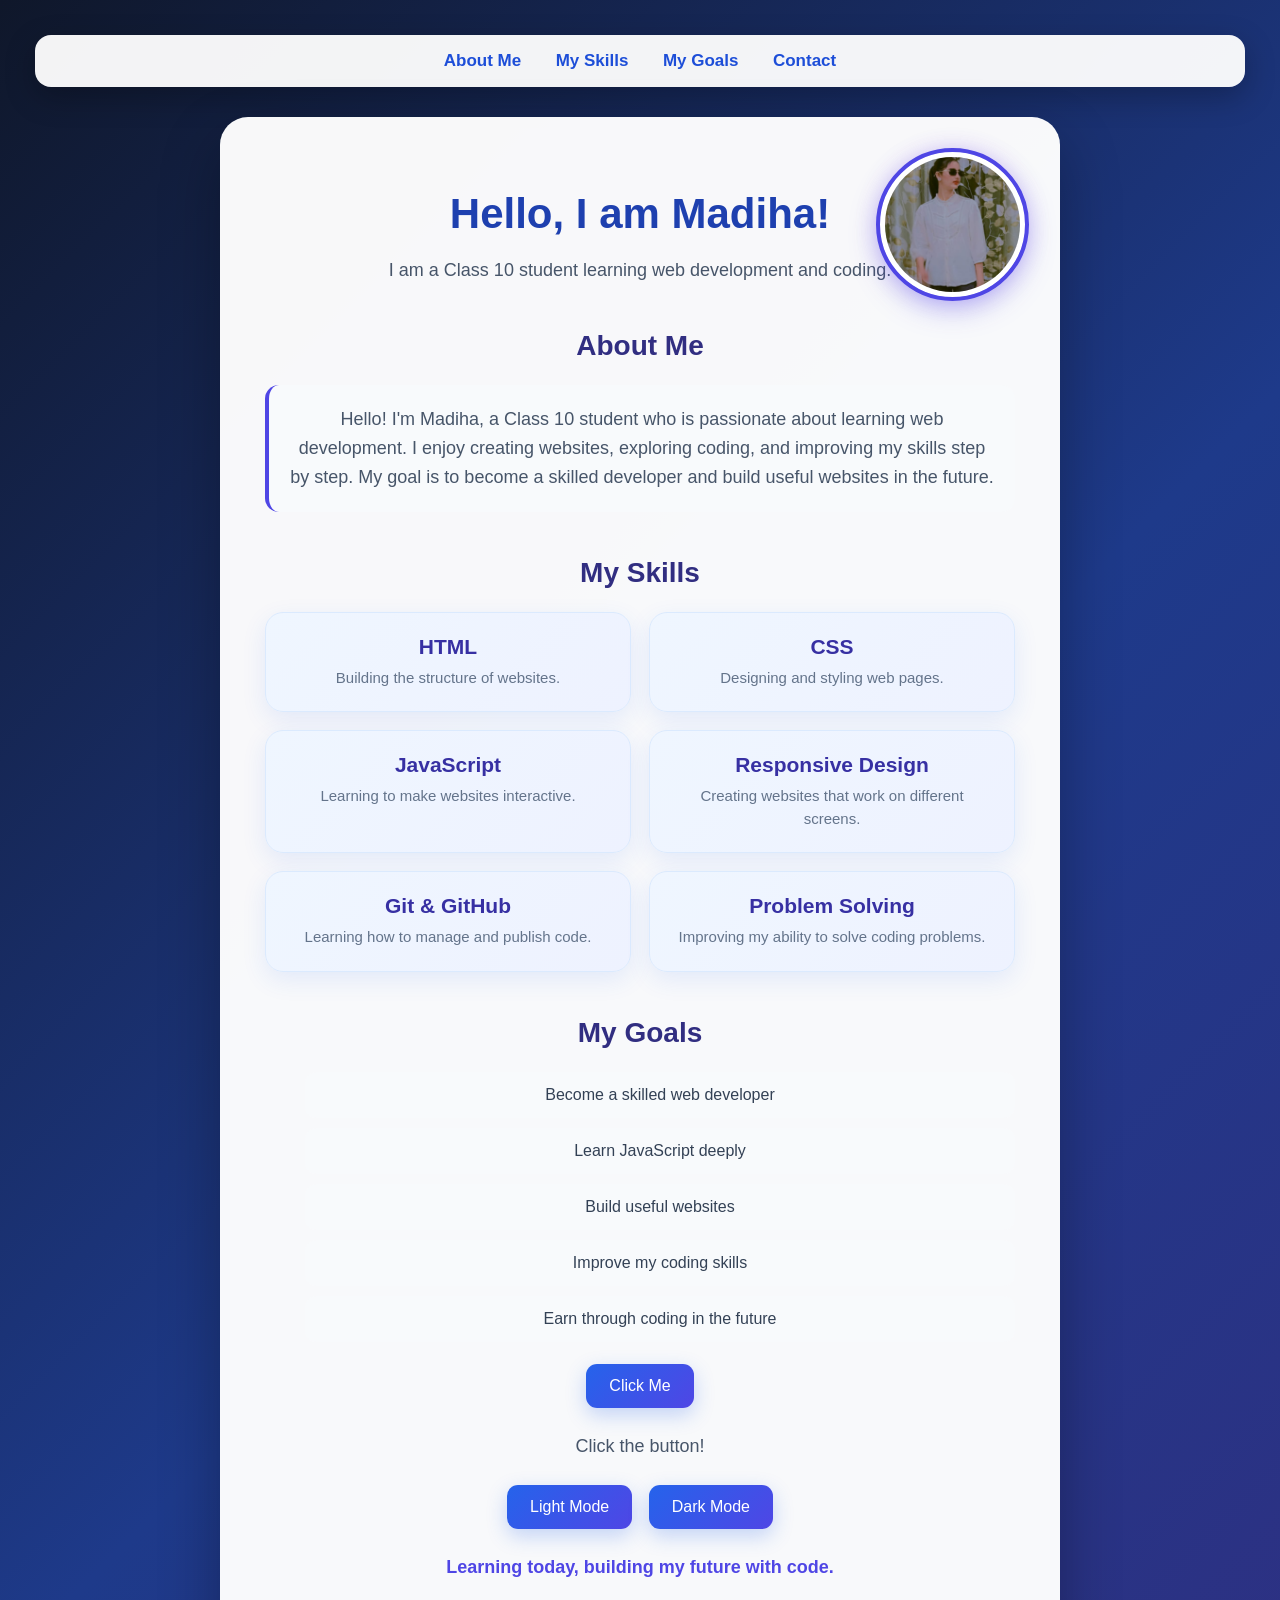
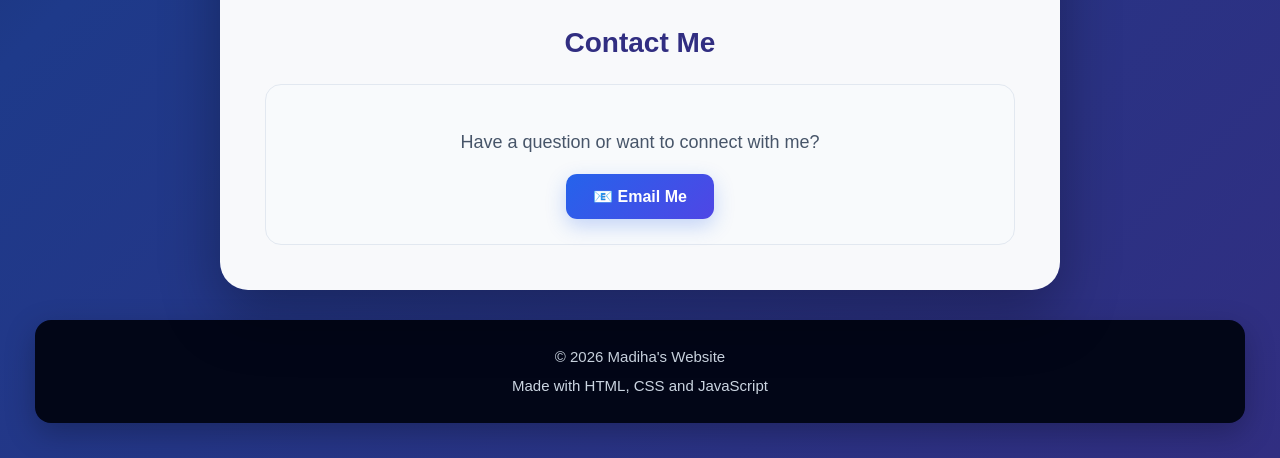
==== index.html @ 93d66acb "Add files via upload" ====
<!DOCTYPE html>
<html>

<head>
    <title>Madiha's Website</title>
    <link rel="stylesheet" href="style.css">
</head>

<body>

    <!-- ===== NAVIGATION ===== -->

    <nav>
        <a href="#about">About Me</a>
        <a href="#skills">My Skills</a>
        <a href="#goals">My Goals</a>
        <a href="#contact">Contact</a>
    </nav>


    <!-- ===== MAIN CARD ===== -->

    <div class="card">

        <h1>Hello, I am Madiha!</h1>

        <p>
            I am a Class 10 student learning web development and coding.
        </p>


        <!-- ===== ABOUT ME ===== -->

        <h2 id="about">About Me</h2>

        <p>
            Hello! I'm Madiha, a Class 10 student who is passionate about
            learning web development. I enjoy creating websites, exploring
            coding, and improving my skills step by step. My goal is to become
            a skilled developer and build useful websites in the future.
        </p>


        <!-- ===== MY SKILLS ===== -->

        <h2 id="skills">My Skills</h2>

        <div class="skills-container">

            <div class="skill-card">
                <h3>HTML</h3>
                <p>Building the structure of websites.</p>
            </div>

            <div class="skill-card">
                <h3>CSS</h3>
                <p>Designing and styling web pages.</p>
            </div>

            <div class="skill-card">
                <h3>JavaScript</h3>
                <p>Learning to make websites interactive.</p>
            </div>

            <div class="skill-card">
                <h3>Responsive Design</h3>
                <p>Creating websites that work on different screens.</p>
            </div>

            <div class="skill-card">
                <h3>Git & GitHub</h3>
                <p>Learning how to manage and publish code.</p>
            </div>

            <div class="skill-card">
                <h3>Problem Solving</h3>
                <p>Improving my ability to solve coding problems.</p>
            </div>

        </div>


        <!-- ===== MY GOALS ===== -->

        <h2 id="goals">My Goals</h2>

        <ul class="goals">
            <li>Become a skilled web developer</li>
            <li>Learn JavaScript deeply</li>
            <li>Build useful websites</li>
            <li>Improve my coding skills</li>
            <li>Earn through coding in the future</li>
        </ul>


        <!-- ===== BUTTONS ===== -->

        <button onclick="document.getElementById('message').innerHTML='Thanks for visiting my website!'">
            Click Me
        </button>

        <p id="message">Click the button!</p>

        <button onclick="document.body.style.backgroundColor='lightblue'">
            Light Mode
        </button>

        <button onclick="document.body.classList.toggle('dark-mode')">
            Dark Mode
        </button>


        <!-- ===== PROFILE PHOTO ===== -->

        <img src="photo.jpg.png" alt="My Photo">

        <p class="profile-text">
            Learning today, building my future with code.
        </p>


        <!-- ===== CONTACT ===== -->

        <h2 id="contact">Contact Me</h2>

        <div class="contact-box">

            <p>
                Have a question or want to connect with me?
            </p>

            <a href="mailto:example@gmail.com" class="contact-button">
                📧 Email Me
            </a>

        </div>

    </div>


    <!-- ===== FOOTER ===== -->

    <footer>

        <p>© 2026 Madiha's Website</p>

        <p>
            Made with HTML, CSS and JavaScript
        </p>

    </footer>

</body>

</html>
---- style.css ----
/* ===== MAIN PAGE ===== */

body {
    background: linear-gradient(135deg, #0f172a, #1e3a8a, #312e81);
    color: #e2e8f0;
    text-align: center;
    font-family: Arial, sans-serif;
    margin: 0;
    padding: 35px;
    min-height: 100vh;
    transition: 0.4s;
}


/* ===== NAVIGATION ===== */

nav {
    background: rgba(255, 255, 255, 0.95);
    padding: 16px;
    border-radius: 16px;
    margin-bottom: 30px;
    box-shadow: 0 10px 30px rgba(0, 0, 0, 0.25);
}

nav a {
    color: #1d4ed8;
    text-decoration: none;
    margin: 0 15px;
    font-size: 17px;
    font-weight: bold;
    transition: 0.3s;
}

nav a:hover {
    color: #7c3aed;
}


/* ===== MAIN CARD ===== */

.card {
    position: relative;
    background: rgba(255, 255, 255, 0.97);
    color: #1e293b;
    padding: 45px;
    border-radius: 28px;
    box-shadow: 0 25px 60px rgba(0, 0, 0, 0.3);
    max-width: 750px;
    margin: auto;
    animation: fadeIn 0.8s ease-in-out;
}


/* ===== HEADINGS ===== */

h1 {
    color: #1e40af;
    font-size: 42px;
    margin-bottom: 15px;
}

h2 {
    color: #312e81;
    margin-top: 45px;
    font-size: 28px;
}


/* ===== TEXT ===== */

p {
    font-size: 18px;
    line-height: 1.6;
    color: #475569;
}


/* ===== PROFILE PHOTO ===== */

.card img {
    position: absolute;
    top: 35px;
    right: 35px;

    width: 135px;
    height: 135px;

    object-fit: cover;
    border-radius: 50%;

    border: 5px solid white;
    outline: 4px solid #4f46e5;

    box-shadow:
        0 10px 30px rgba(79, 70, 229, 0.4),
        0 0 25px rgba(124, 58, 237, 0.25);

    margin: 0;
    transition: 0.4s;
}

.card img:hover {
    transform: scale(1.07);

    box-shadow:
        0 15px 35px rgba(79, 70, 229, 0.5),
        0 0 35px rgba(124, 58, 237, 0.35);
}


/* ===== SKILLS ===== */

.skills-container {
    display: grid;
    grid-template-columns: repeat(2, 1fr);
    gap: 18px;
    margin-top: 20px;
}

.skill-card {
    background: linear-gradient(135deg, #eff6ff, #eef2ff);
    padding: 22px;
    border-radius: 18px;
    border: 1px solid #dbeafe;
    box-shadow: 0 8px 25px rgba(37, 99, 235, 0.10);
    transition: 0.35s;
}

.skill-card:hover {
    transform: translateY(-7px);
    box-shadow: 0 15px 30px rgba(79, 70, 229, 0.20);
    border-color: #818cf8;
}

.skill-card h3 {
    color: #3730a3;
    font-size: 21px;
    margin: 0 0 8px;
}

.skill-card p {
    color: #64748b;
    font-size: 15px;
    margin: 0;
    line-height: 1.5;
}


/* ===== ABOUT TEXT ===== */

#about + p {
    background: #f8fafc;
    padding: 20px;
    border-radius: 14px;
    border-left: 4px solid #4f46e5;
}


/* ===== PROFILE TEXT ===== */

.profile-text {
    font-weight: bold;
    color: #4f46e5;
    font-size: 18px;
    margin-top: 18px;
}


/* ===== GOALS ===== */

.goals li {
    display: block;
    background: #f8fafc;
    color: #334155;
    padding: 14px;
    margin: 10px 0;
    border-radius: 12px;
    transition: 0.3s;
}

.goals li:hover {
    background: #eef2ff;
    color: #4338ca;
    transform: translateX(5px);
}


/* ===== BUTTONS ===== */

button {
    background: linear-gradient(135deg, #2563eb, #4f46e5);
    color: white;
    padding: 13px 23px;
    border: none;
    border-radius: 11px;
    font-size: 16px;
    margin: 6px;
    cursor: pointer;
    transition: 0.3s;
    box-shadow: 0 7px 20px rgba(37, 99, 235, 0.25);
}

button:hover {
    background: linear-gradient(135deg, #4f46e5, #7c3aed);
    transform: translateY(-3px);
}


/* ===== CONTACT ===== */

.contact-box {
    margin-top: 25px;
    padding: 25px;
    background: #f8fafc;
    border-radius: 16px;
    border: 1px solid #e2e8f0;
}

.contact-button {
    display: inline-block;
    background: linear-gradient(135deg, #2563eb, #4f46e5);
    color: white;
    padding: 13px 27px;
    border-radius: 11px;
    text-decoration: none;
    font-weight: bold;
    transition: 0.3s;
    box-shadow: 0 7px 20px rgba(37, 99, 235, 0.25);
}

.contact-button:hover {
    background: linear-gradient(135deg, #4f46e5, #7c3aed);
    transform: translateY(-3px);
}


/* ===== FOOTER ===== */

footer {
    margin-top: 30px;
    padding: 20px;
    background: #020617;
    color: white;
    border-radius: 16px;
    box-shadow: 0 10px 30px rgba(0, 0, 0, 0.25);
}

footer p {
    color: #cbd5e1;
    font-size: 15px;
    margin: 5px;
}


/* ===== ANIMATION ===== */

@keyframes fadeIn {
    from {
        opacity: 0;
        transform: translateY(20px);
    }

    to {
        opacity: 1;
        transform: translateY(0);
    }
}


/* ===== DARK MODE ===== */

.dark-mode {
    background: linear-gradient(135deg, #020617, #0f172a, #172554);
    color: #e2e8f0;
}

.dark-mode nav {
    background: #1e293b;
}

.dark-mode nav a {
    color: #93c5fd;
}

.dark-mode .card {
    background: #1e293b;
    color: #e2e8f0;
}

.dark-mode h1,
.dark-mode h2 {
    color: #93c5fd;
}

.dark-mode p {
    color: #cbd5e1;
}

.dark-mode #about + p,
.dark-mode .contact-box {
    background: #334155;
    border-color: #475569;
}

.dark-mode .skill-card {
    background: #334155;
    border-color: #475569;
}

.dark-mode .skill-card h3 {
    color: #bfdbfe;
}

.dark-mode .skill-card p {
    color: #cbd5e1;
}

.dark-mode .goals li {
    background: #334155;
    color: #e2e8f0;
}

.dark-mode .goals li:hover {
    background: #475569;
    color: #bfdbfe;
}

.dark-mode .profile-text {
    color: #93c5fd;
}

.dark-mode footer {
    background: #020617;
}


/* ===== MOBILE ===== */

@media (max-width: 600px) {

    body {
        padding: 15px;
    }

    .card {
        padding: 25px 20px;
    }

    h1 {
        font-size: 30px;
        padding-top: 100px;
    }

    h2 {
        font-size: 24px;
    }

    nav a {
        display: block;
        margin: 10px 0;
    }

    /* Mobile profile photo */

    .card img {
        position: absolute;
        top: 25px;
        right: 50%;
        transform: translateX(50%);

        width: 110px;
        height: 110px;
    }

    .card img:hover {
        transform: translateX(50%) scale(1.05);
    }

    /* Mobile skills */

    .skills-container {
        grid-template-columns: 1fr;
        gap: 14px;
    }

    .skill-card {
        padding: 18px;
    }

    .skill-card h3 {
        font-size: 19px;
    }

    .skill-card p {
        font-size: 14px;
    }

    button {
        width: 90%;
    }

    .contact-button {
        width: 80%;
    }
}
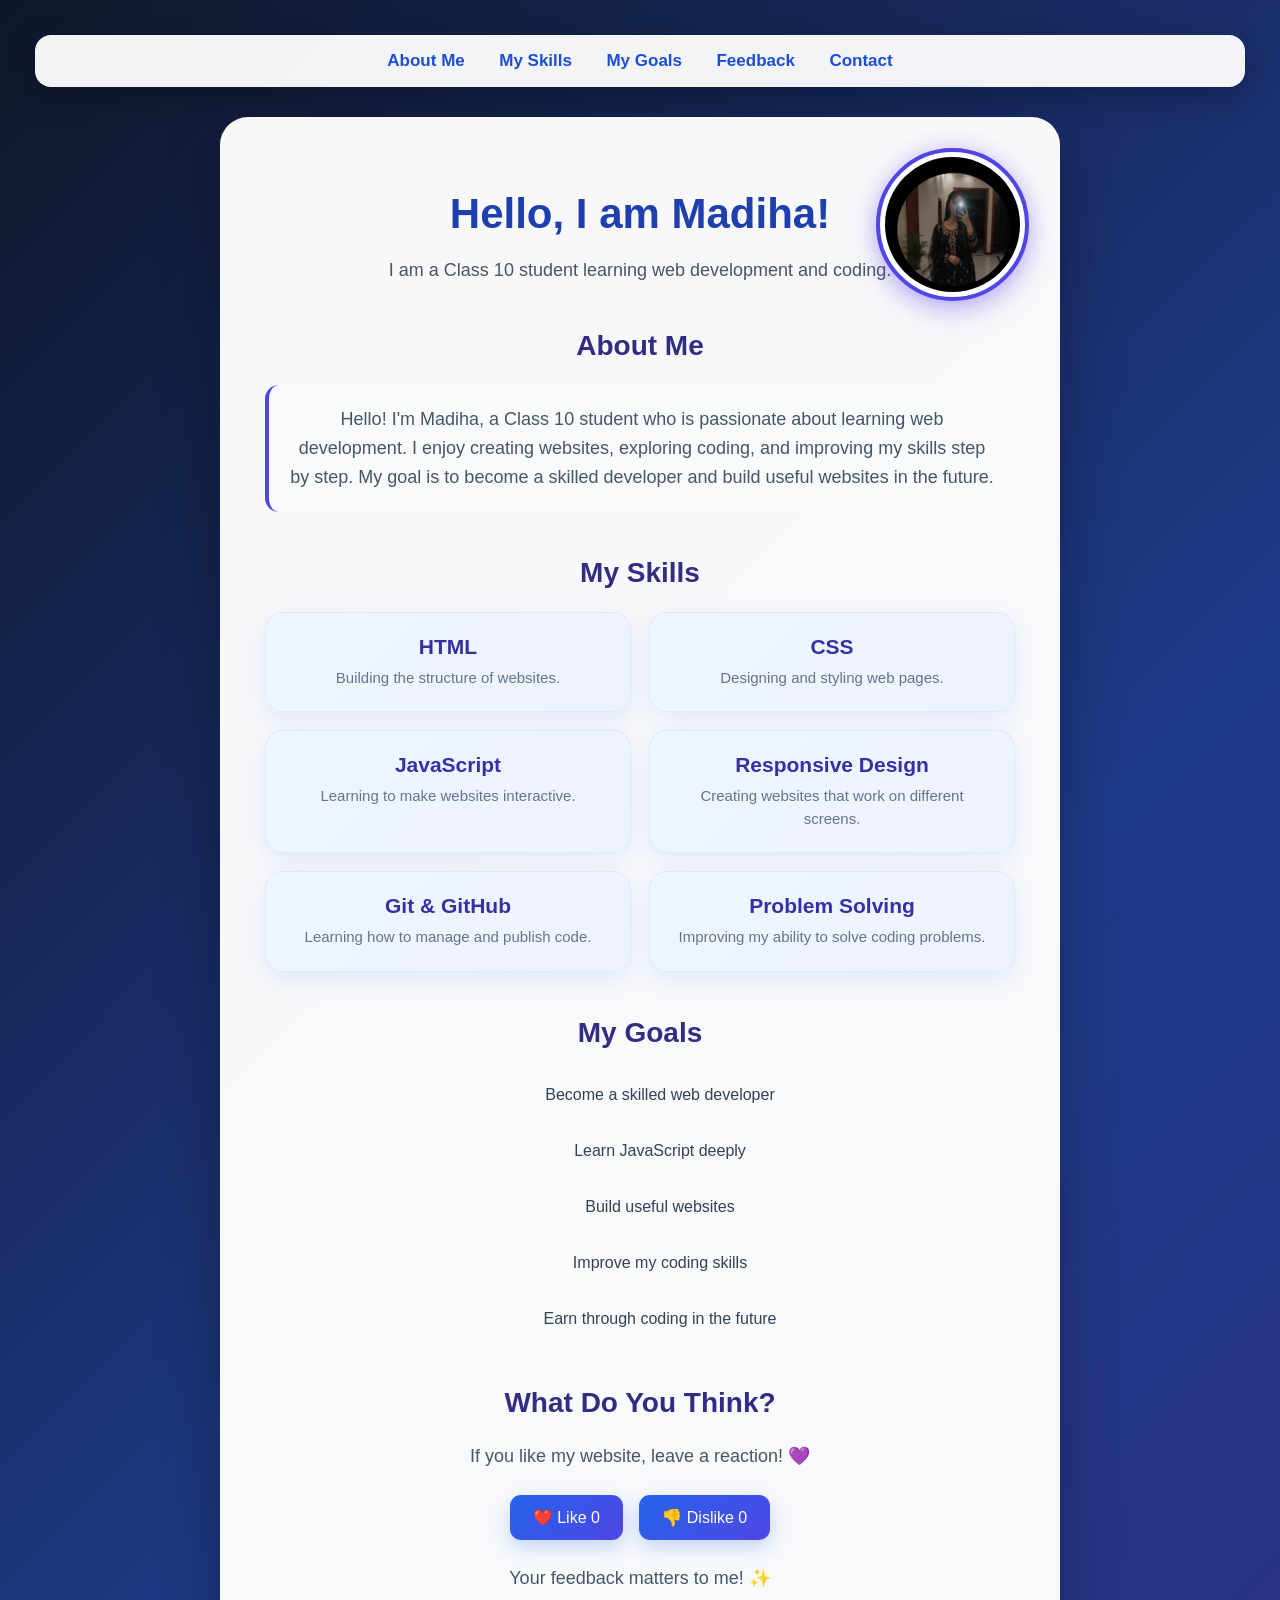
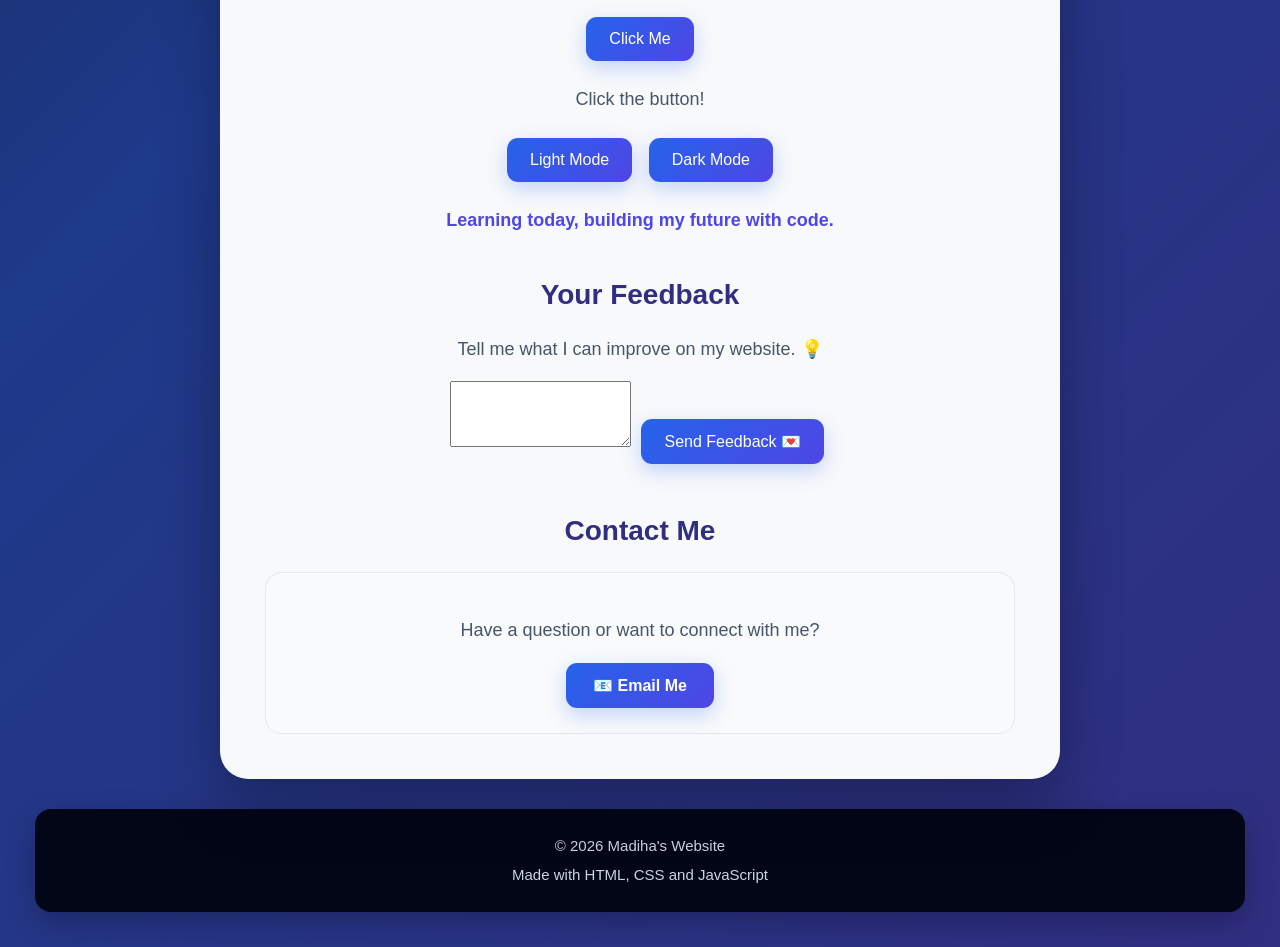
==== commit 15494ac2: "Update index.html" ====
--- a/index.html
+++ b/index.html
@@ -8,18 +8,14 @@
 
 <body>
 
-    <!-- ===== NAVIGATION ===== -->
-
     <nav>
         <a href="#about">About Me</a>
         <a href="#skills">My Skills</a>
         <a href="#goals">My Goals</a>
+        <a href="#feedback">Feedback</a>
         <a href="#contact">Contact</a>
     </nav>
 
-
-    <!-- ===== MAIN CARD ===== -->
-
     <div class="card">
 
         <h1>Hello, I am Madiha!</h1>
@@ -27,9 +23,6 @@
         <p>
             I am a Class 10 student learning web development and coding.
         </p>
-
-
-        <!-- ===== ABOUT ME ===== -->
 
         <h2 id="about">About Me</h2>
 
@@ -40,9 +33,6 @@
             a skilled developer and build useful websites in the future.
         </p>
 
-
-        <!-- ===== MY SKILLS ===== -->
-
         <h2 id="skills">My Skills</h2>
 
         <div class="skills-container">
@@ -78,9 +68,6 @@
             </div>
 
         </div>
-
-
-        <!-- ===== MY GOALS ===== -->
 
         <h2 id="goals">My Goals</h2>
 
@@ -92,10 +79,29 @@
             <li>Earn through coding in the future</li>
         </ul>
 
-
-        <!-- ===== BUTTONS ===== -->
-
-        <button onclick="document.getElementById('message').innerHTML='Thanks for visiting my website!'">
+        <h2>What Do You Think?</h2>
+
+        <p>
+            If you like my website, leave a reaction! 💜
+        </p>
+
+        <div class="reaction-box">
+
+            <button class="like-button" onclick="likeWebsite()">
+                ❤️ Like <span id="likeCount">0</span>
+            </button>
+
+            <button class="dislike-button" onclick="dislikeWebsite()">
+                👎 Dislike <span id="dislikeCount">0</span>
+            </button>
+
+        </div>
+
+        <p id="reactionMessage" class="reaction-message">
+            Your feedback matters to me! ✨
+        </p>
+
+        <button onclick="document.getElementById('message').innerHTML='Thanks for visiting my website! 💜'">
             Click Me
         </button>
 
@@ -109,17 +115,33 @@
             Dark Mode
         </button>
 
-
-        <!-- ===== PROFILE PHOTO ===== -->
-
         <img src="photo.jpg.png" alt="My Photo">
 
         <p class="profile-text">
             Learning today, building my future with code.
         </p>
 
-
-        <!-- ===== CONTACT ===== -->
+        <h2 id="feedback">Your Feedback</h2>
+
+        <div class="feedback-box">
+
+            <p>
+                Tell me what I can improve on my website. 💡
+            </p>
+
+            <textarea
+                id="feedbackText"
+                placeholder="Write your feedback here..."
+                rows="4">
+            </textarea>
+
+            <button onclick="sendFeedback()">
+                Send Feedback 💌
+            </button>
+
+            <p id="feedbackMessage"></p>
+
+        </div>
 
         <h2 id="contact">Contact Me</h2>
 
@@ -137,9 +159,6 @@
 
     </div>
 
-
-    <!-- ===== FOOTER ===== -->
-
     <footer>
 
         <p>© 2026 Madiha's Website</p>
@@ -150,6 +169,59 @@
 
     </footer>
 
+    <script>
+
+        let likes = localStorage.getItem("likes") || 0;
+        let dislikes = localStorage.getItem("dislikes") || 0;
+
+        document.getElementById("likeCount").innerText = likes;
+        document.getElementById("dislikeCount").innerText = dislikes;
+
+        function likeWebsite() {
+
+            likes++;
+
+            localStorage.setItem("likes", likes);
+
+            document.getElementById("likeCount").innerText = likes;
+
+            document.getElementById("reactionMessage").innerText =
+                "Thank you for liking my website! ❤️✨";
+        }
+
+        function dislikeWebsite() {
+
+            dislikes++;
+
+            localStorage.setItem("dislikes", dislikes);
+
+            document.getElementById("dislikeCount").innerText = dislikes;
+
+            document.getElementById("reactionMessage").innerText =
+                "Thanks for your honest feedback! 💜";
+        }
+
+        function sendFeedback() {
+
+            let feedback =
+                document.getElementById("feedbackText").value;
+
+            if (feedback.trim() === "") {
+
+                document.getElementById("feedbackMessage").innerText =
+                    "Please write some feedback first. 😊";
+
+            } else {
+
+                document.getElementById("feedbackMessage").innerText =
+                    "Thank you for your feedback! 💜";
+
+                document.getElementById("feedbackText").value = "";
+            }
+        }
+
+    </script>
+
 </body>
 
-</html>+</html>
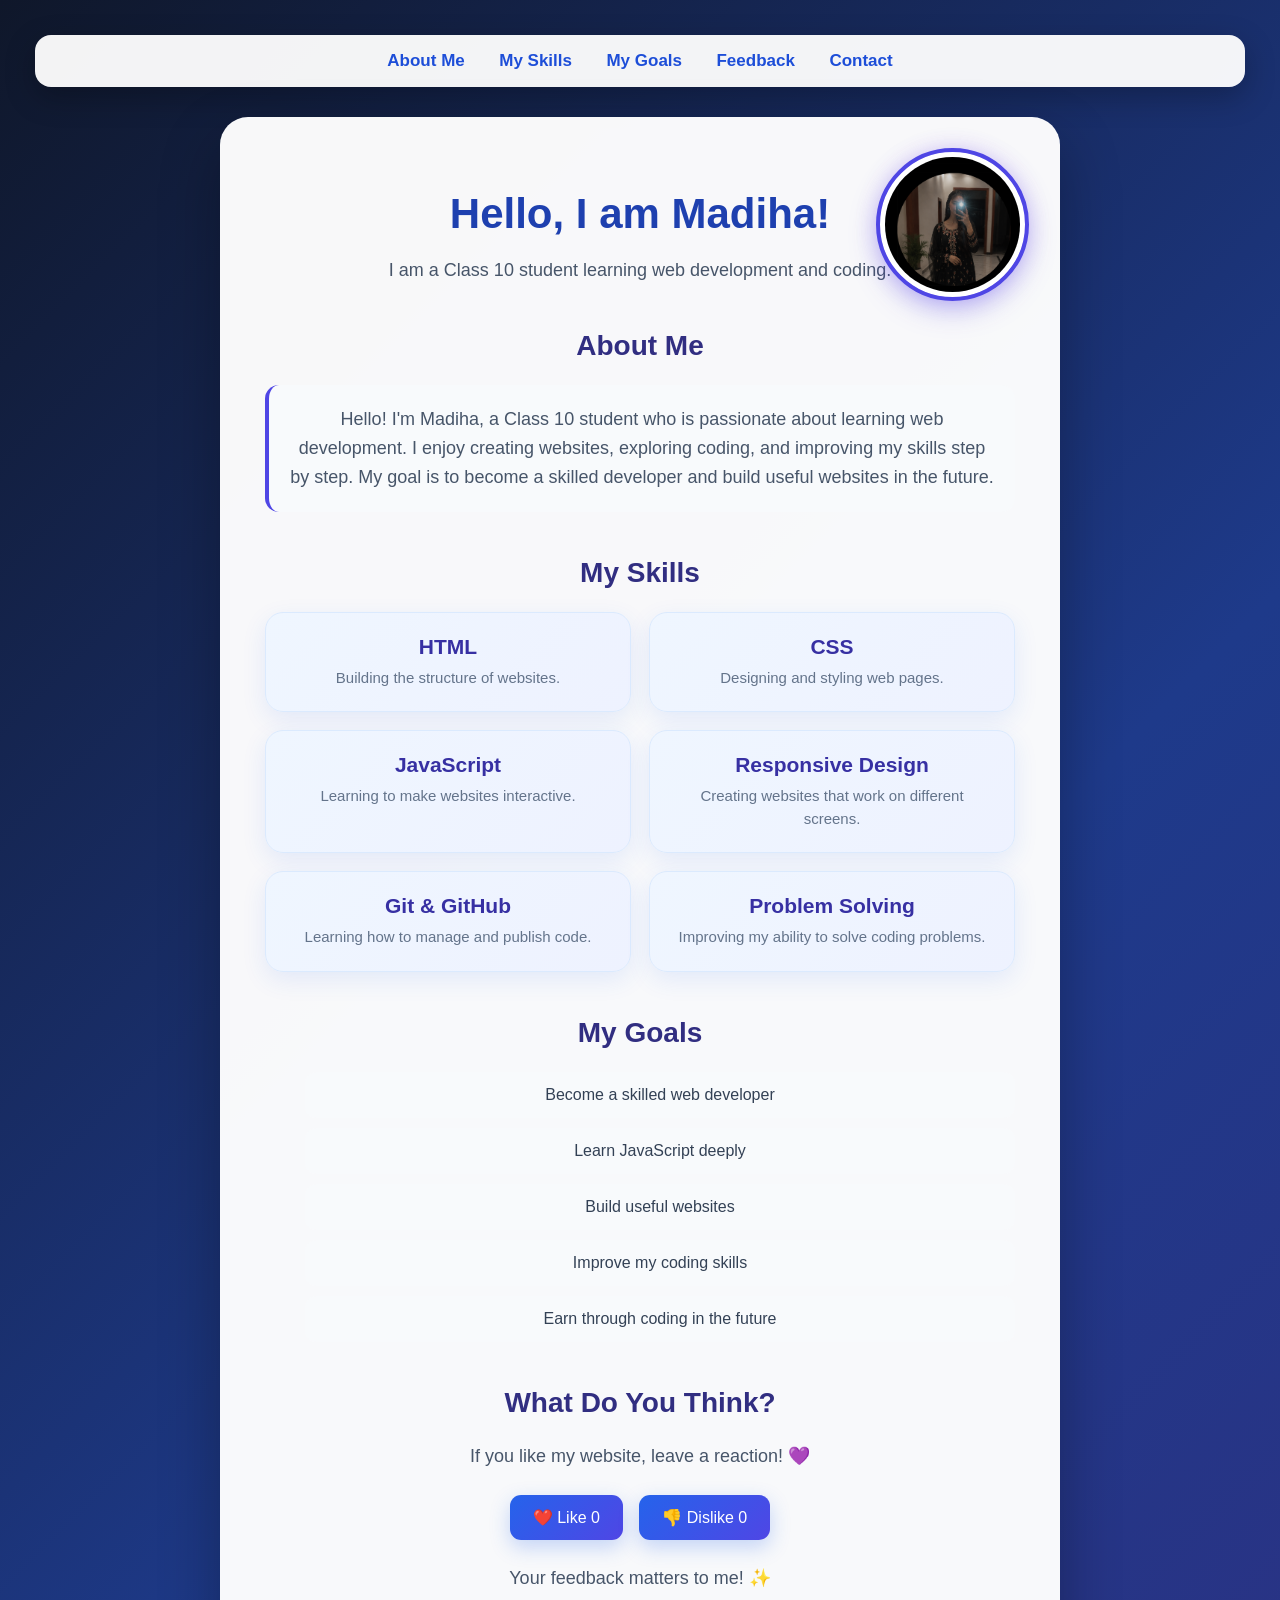
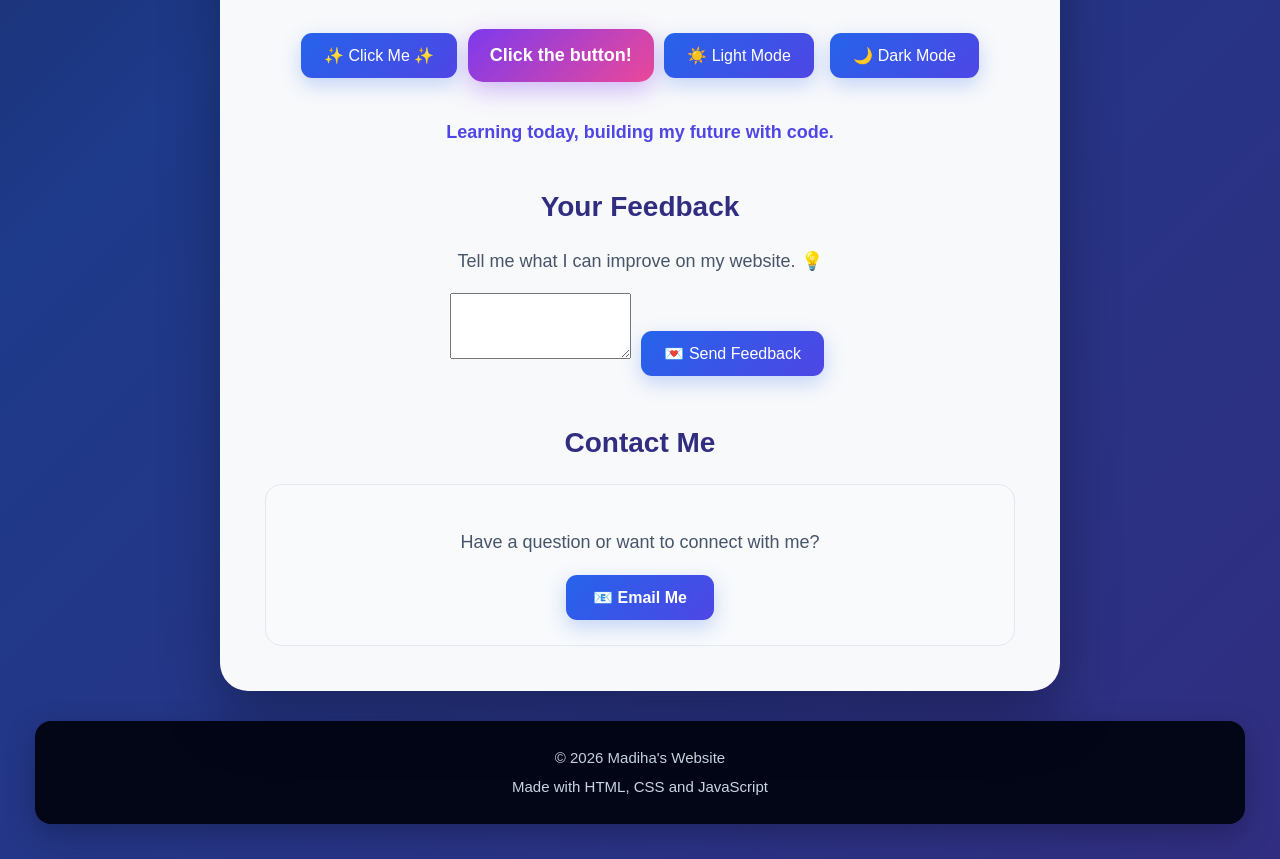
==== commit 81031a51: "Update index.html" ====
--- a/index.html
+++ b/index.html
@@ -3,131 +3,374 @@
 
 <head>
     <title>Madiha's Website</title>
+
     <link rel="stylesheet" href="style.css">
+
+    <style>
+
+        /* ===== CLICK ME MESSAGE ===== */
+
+        #message {
+            display: inline-block;
+            padding: 12px 22px;
+            border-radius: 15px;
+            font-size: 18px;
+            font-weight: bold;
+            color: #ffffff;
+            background: linear-gradient(135deg, #7c3aed, #ec4899, #2563eb);
+            background-size: 200% 200%;
+            box-shadow: 0 8px 25px rgba(124, 58, 237, 0.35);
+            animation: messageGlow 3s ease infinite;
+            transition: 0.4s;
+        }
+
+        @keyframes messageGlow {
+
+            0% {
+                background-position: 0% 50%;
+            }
+
+            50% {
+                background-position: 100% 50%;
+            }
+
+            100% {
+                background-position: 0% 50%;
+            }
+
+        }
+
+
+        /* ===== CONGRATULATIONS ===== */
+
+        #celebration {
+            display: none;
+            margin: 20px auto;
+            padding: 18px;
+            border-radius: 18px;
+            background: linear-gradient(135deg, #fef3c7, #fce7f3, #ede9fe);
+            color: #7c3aed;
+            font-size: 21px;
+            font-weight: bold;
+            box-shadow: 0 10px 30px rgba(124, 58, 237, 0.2);
+            animation: celebrationPop 0.6s ease;
+        }
+
+        @keyframes celebrationPop {
+
+            0% {
+                transform: scale(0.5);
+                opacity: 0;
+            }
+
+            70% {
+                transform: scale(1.08);
+            }
+
+            100% {
+                transform: scale(1);
+                opacity: 1;
+            }
+
+        }
+
+
+        /* ===== CONFETTI ===== */
+
+        .confetti {
+            position: fixed;
+            top: -20px;
+            font-size: 25px;
+            animation: fall 2s linear forwards;
+            z-index: 9999;
+            pointer-events: none;
+        }
+
+        @keyframes fall {
+
+            0% {
+                transform: translateY(0) rotate(0deg);
+                opacity: 1;
+            }
+
+            100% {
+                transform: translateY(100vh) rotate(720deg);
+                opacity: 0;
+            }
+
+        }
+
+    </style>
+
 </head>
 
+
 <body>
 
+    <!-- ===== NAVIGATION ===== -->
+
     <nav>
+
         <a href="#about">About Me</a>
+
         <a href="#skills">My Skills</a>
+
         <a href="#goals">My Goals</a>
+
         <a href="#feedback">Feedback</a>
+
         <a href="#contact">Contact</a>
+
     </nav>
 
+
+    <!-- ===== MAIN CARD ===== -->
+
     <div class="card">
 
+
         <h1>Hello, I am Madiha!</h1>
+
 
         <p>
             I am a Class 10 student learning web development and coding.
         </p>
 
+
+        <!-- ===== ABOUT ME ===== -->
+
         <h2 id="about">About Me</h2>
 
+
         <p>
+
             Hello! I'm Madiha, a Class 10 student who is passionate about
             learning web development. I enjoy creating websites, exploring
             coding, and improving my skills step by step. My goal is to become
             a skilled developer and build useful websites in the future.
-        </p>
+
+        </p>
+
+
+        <!-- ===== MY SKILLS ===== -->
 
         <h2 id="skills">My Skills</h2>
 
+
         <div class="skills-container">
 
+
             <div class="skill-card">
+
                 <h3>HTML</h3>
-                <p>Building the structure of websites.</p>
+
+                <p>
+                    Building the structure of websites.
+                </p>
+
             </div>
 
+
             <div class="skill-card">
+
                 <h3>CSS</h3>
-                <p>Designing and styling web pages.</p>
+
+                <p>
+                    Designing and styling web pages.
+                </p>
+
             </div>
 
+
             <div class="skill-card">
+
                 <h3>JavaScript</h3>
-                <p>Learning to make websites interactive.</p>
+
+                <p>
+                    Learning to make websites interactive.
+                </p>
+
             </div>
 
+
             <div class="skill-card">
+
                 <h3>Responsive Design</h3>
-                <p>Creating websites that work on different screens.</p>
+
+                <p>
+                    Creating websites that work on different screens.
+                </p>
+
             </div>
 
+
             <div class="skill-card">
+
                 <h3>Git & GitHub</h3>
-                <p>Learning how to manage and publish code.</p>
+
+                <p>
+                    Learning how to manage and publish code.
+                </p>
+
             </div>
 
+
             <div class="skill-card">
+
                 <h3>Problem Solving</h3>
-                <p>Improving my ability to solve coding problems.</p>
+
+                <p>
+                    Improving my ability to solve coding problems.
+                </p>
+
             </div>
 
+
         </div>
 
+
+        <!-- ===== GOALS ===== -->
+
         <h2 id="goals">My Goals</h2>
 
+
         <ul class="goals">
+
             <li>Become a skilled web developer</li>
+
             <li>Learn JavaScript deeply</li>
+
             <li>Build useful websites</li>
+
             <li>Improve my coding skills</li>
+
             <li>Earn through coding in the future</li>
+
         </ul>
 
+
+        <!-- ===== LIKE / DISLIKE ===== -->
+
         <h2>What Do You Think?</h2>
+
 
         <p>
             If you like my website, leave a reaction! 💜
         </p>
 
+
         <div class="reaction-box">
 
-            <button class="like-button" onclick="likeWebsite()">
+
+            <button
+                class="like-button"
+                onclick="likeWebsite()">
+
                 ❤️ Like <span id="likeCount">0</span>
+
             </button>
 
-            <button class="dislike-button" onclick="dislikeWebsite()">
+
+            <button
+                class="dislike-button"
+                onclick="dislikeWebsite()">
+
                 👎 Dislike <span id="dislikeCount">0</span>
+
             </button>
 
+
         </div>
 
-        <p id="reactionMessage" class="reaction-message">
+
+        <div id="celebration">
+
+            🎉 Congratulations! 🎉
+
+            <br>
+
+            Thank you for supporting my website! 💜✨
+
+        </div>
+
+
+        <p
+            id="reactionMessage"
+            class="reaction-message">
+
             Your feedback matters to me! ✨
-        </p>
-
-        <button onclick="document.getElementById('message').innerHTML='Thanks for visiting my website! 💜'">
-            Click Me
+
+        </p>
+
+
+        <!-- ===== CLICK ME ===== -->
+
+
+        <button onclick="showMessage()">
+
+            ✨ Click Me ✨
+
         </button>
 
-        <p id="message">Click the button!</p>
-
-        <button onclick="document.body.style.backgroundColor='lightblue'">
-            Light Mode
+
+        <p id="message">
+
+            Click the button!
+
+        </p>
+
+
+        <!-- ===== LIGHT / DARK MODE ===== -->
+
+
+        <button
+            onclick="document.body.style.backgroundColor='lightblue'">
+
+            ☀️ Light Mode
+
         </button>
 
-        <button onclick="document.body.classList.toggle('dark-mode')">
-            Dark Mode
+
+        <button
+            onclick="document.body.classList.toggle('dark-mode')">
+
+            🌙 Dark Mode
+
         </button>
 
-        <img src="photo.jpg.png" alt="My Photo">
+
+        <!-- ===== PROFILE PHOTO ===== -->
+
+
+        <img
+            src="photo.jpg.png"
+            alt="My Photo">
+
 
         <p class="profile-text">
+
             Learning today, building my future with code.
-        </p>
-
-        <h2 id="feedback">Your Feedback</h2>
+
+        </p>
+
+
+        <!-- ===== FEEDBACK ===== -->
+
+
+        <h2 id="feedback">
+            Your Feedback
+        </h2>
+
 
         <div class="feedback-box">
 
+
             <p>
+
                 Tell me what I can improve on my website. 💡
+
             </p>
+
 
             <textarea
                 id="feedbackText"
@@ -135,93 +378,312 @@
                 rows="4">
             </textarea>
 
+
             <button onclick="sendFeedback()">
-                Send Feedback 💌
+
+                💌 Send Feedback
+
             </button>
 
+
             <p id="feedbackMessage"></p>
 
+
         </div>
 
-        <h2 id="contact">Contact Me</h2>
+
+        <!-- ===== CONTACT ===== -->
+
+
+        <h2 id="contact">
+            Contact Me
+        </h2>
+
 
         <div class="contact-box">
 
+
             <p>
+
                 Have a question or want to connect with me?
+
             </p>
 
-            <a href="mailto:example@gmail.com" class="contact-button">
+
+            <a
+                href="mailto:example@gmail.com"
+                class="contact-button">
+
                 📧 Email Me
+
             </a>
 
+
         </div>
 
+
     </div>
 
+
+    <!-- ===== FOOTER ===== -->
+
+
     <footer>
 
-        <p>© 2026 Madiha's Website</p>
 
         <p>
+
+            © 2026 Madiha's Website
+
+        </p>
+
+
+        <p>
+
             Made with HTML, CSS and JavaScript
-        </p>
+
+        </p>
+
 
     </footer>
 
+
+    <!-- ===== JAVASCRIPT ===== -->
+
     <script>
 
-        let likes = localStorage.getItem("likes") || 0;
-        let dislikes = localStorage.getItem("dislikes") || 0;
-
-        document.getElementById("likeCount").innerText = likes;
-        document.getElementById("dislikeCount").innerText = dislikes;
+
+        let likes =
+            localStorage.getItem("likes") || 0;
+
+
+        let dislikes =
+            localStorage.getItem("dislikes") || 0;
+
+
+        document.getElementById("likeCount").innerText =
+            likes;
+
+
+        document.getElementById("dislikeCount").innerText =
+            dislikes;
+
+
+
+        /* ===== LIKE ===== */
+
 
         function likeWebsite() {
 
+
             likes++;
 
-            localStorage.setItem("likes", likes);
-
-            document.getElementById("likeCount").innerText = likes;
-
-            document.getElementById("reactionMessage").innerText =
+
+            localStorage.setItem(
+                "likes",
+                likes
+            );
+
+
+            document.getElementById(
+                "likeCount"
+            ).innerText = likes;
+
+
+            document.getElementById(
+                "reactionMessage"
+            ).innerText =
                 "Thank you for liking my website! ❤️✨";
-        }
+
+
+            document.getElementById(
+                "celebration"
+            ).style.display = "block";
+
+
+            createConfetti();
+
+
+        }
+
+
+
+        /* ===== DISLIKE ===== */
+
 
         function dislikeWebsite() {
 
+
             dislikes++;
 
-            localStorage.setItem("dislikes", dislikes);
-
-            document.getElementById("dislikeCount").innerText = dislikes;
-
-            document.getElementById("reactionMessage").innerText =
+
+            localStorage.setItem(
+                "dislikes",
+                dislikes
+            );
+
+
+            document.getElementById(
+                "dislikeCount"
+            ).innerText = dislikes;
+
+
+            document.getElementById(
+                "reactionMessage"
+            ).innerText =
                 "Thanks for your honest feedback! 💜";
-        }
+
+
+            document.getElementById(
+                "celebration"
+            ).style.display = "none";
+
+
+        }
+
+
+
+        /* ===== CLICK ME ===== */
+
+
+        function showMessage() {
+
+
+            let message =
+                document.getElementById("message");
+
+
+            message.innerHTML =
+                "✨ Thanks for visiting my website! 💜 ✨";
+
+
+            message.style.transform =
+                "scale(1.08)";
+
+
+            setTimeout(function () {
+
+                message.style.transform =
+                    "scale(1)";
+
+            }, 300);
+
+
+        }
+
+
+
+        /* ===== CONFETTI ===== */
+
+
+        function createConfetti() {
+
+
+            let emojis = [
+                "🎉",
+                "✨",
+                "💜",
+                "💙",
+                "⭐",
+                "🎊"
+            ];
+
+
+            for (
+                let i = 0;
+                i < 25;
+                i++
+            ) {
+
+
+                let confetti =
+                    document.createElement("div");
+
+
+                confetti.className =
+                    "confetti";
+
+
+                confetti.innerText =
+                    emojis[
+                        Math.floor(
+                            Math.random() *
+                            emojis.length
+                        )
+                    ];
+
+
+                confetti.style.left =
+                    Math.random() * 100 + "vw";
+
+
+                confetti.style.animationDuration =
+                    (1.5 + Math.random() * 2) + "s";
+
+
+                document.body.appendChild(
+                    confetti
+                );
+
+
+                setTimeout(function () {
+
+                    confetti.remove();
+
+                }, 3500);
+
+
+            }
+
+        }
+
+
+
+        /* ===== FEEDBACK ===== */
+
 
         function sendFeedback() {
 
+
             let feedback =
-                document.getElementById("feedbackText").value;
-
-            if (feedback.trim() === "") {
-
-                document.getElementById("feedbackMessage").innerText =
+                document.getElementById(
+                    "feedbackText"
+                ).value;
+
+
+            if (
+                feedback.trim() === ""
+            ) {
+
+
+                document.getElementById(
+                    "feedbackMessage"
+                ).innerText =
                     "Please write some feedback first. 😊";
 
+
             } else {
 
-                document.getElementById("feedbackMessage").innerText =
-                    "Thank you for your feedback! 💜";
-
-                document.getElementById("feedbackText").value = "";
-            }
-        }
+
+                document.getElementById(
+                    "feedbackMessage"
+                ).innerText =
+                    "Thank you for your feedback! 💜✨";
+
+
+                document.getElementById(
+                    "feedbackText"
+                ).value = "";
+
+
+            }
+
+        }
+
 
     </script>
 
+
 </body>
 
 </html>
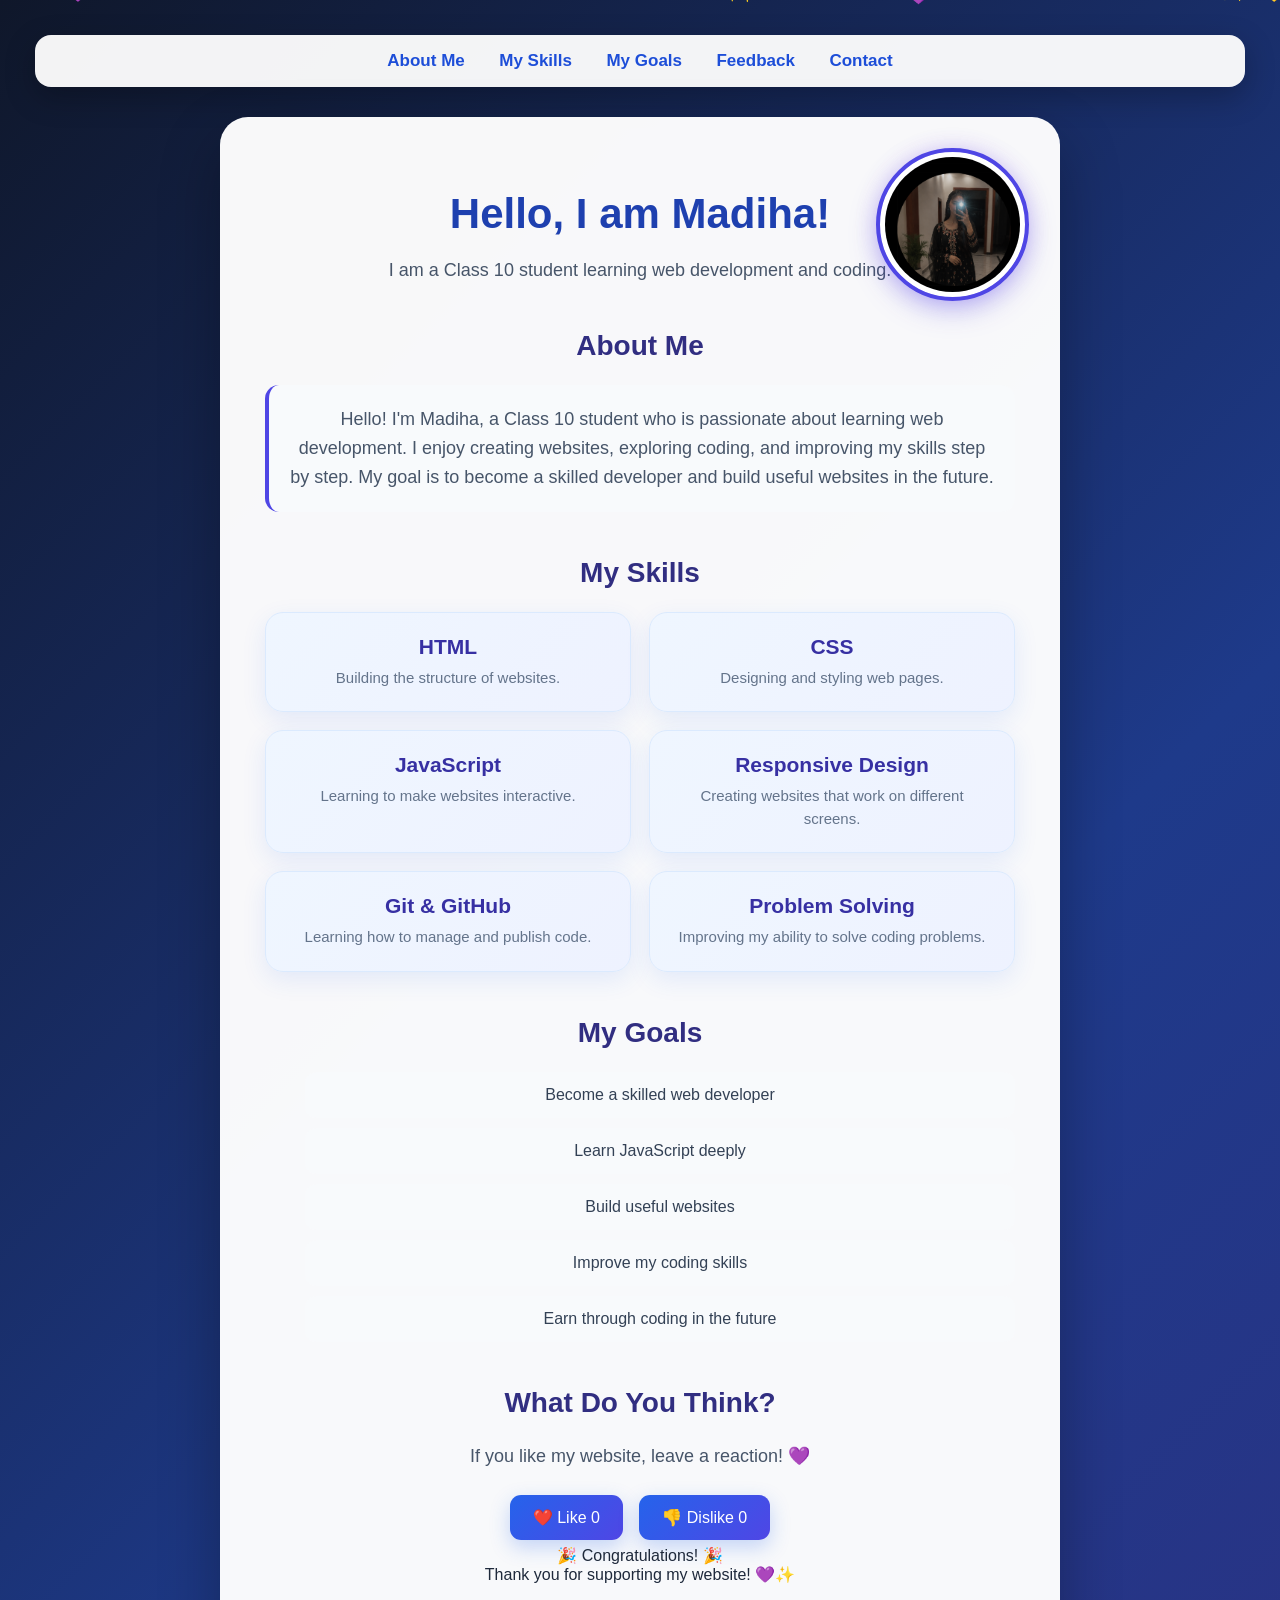
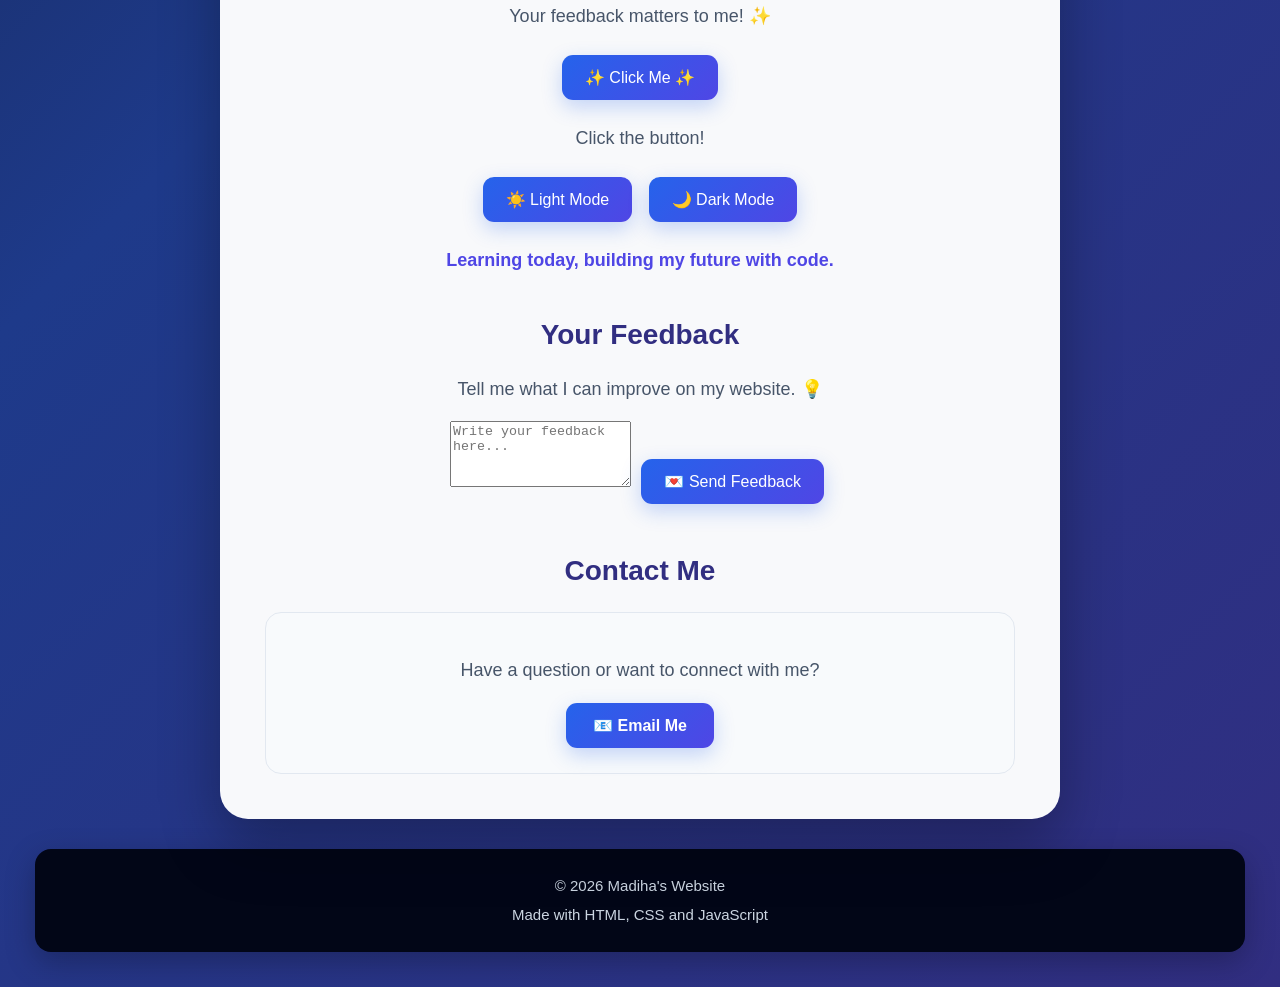
==== commit 637ea224: "Update index.html" ====
--- a/index.html
+++ b/index.html
@@ -3,686 +3,358 @@
 
 <head>
     <title>Madiha's Website</title>
-
     <link rel="stylesheet" href="style.css">
-
-    <style>
-
-        /* ===== CLICK ME MESSAGE ===== */
-
-        #message {
-            display: inline-block;
-            padding: 12px 22px;
-            border-radius: 15px;
-            font-size: 18px;
-            font-weight: bold;
-            color: #ffffff;
-            background: linear-gradient(135deg, #7c3aed, #ec4899, #2563eb);
-            background-size: 200% 200%;
-            box-shadow: 0 8px 25px rgba(124, 58, 237, 0.35);
-            animation: messageGlow 3s ease infinite;
-            transition: 0.4s;
-        }
-
-        @keyframes messageGlow {
-
-            0% {
-                background-position: 0% 50%;
-            }
-
-            50% {
-                background-position: 100% 50%;
-            }
-
-            100% {
-                background-position: 0% 50%;
-            }
-
-        }
-
-
-        /* ===== CONGRATULATIONS ===== */
-
-        #celebration {
-            display: none;
-            margin: 20px auto;
-            padding: 18px;
-            border-radius: 18px;
-            background: linear-gradient(135deg, #fef3c7, #fce7f3, #ede9fe);
-            color: #7c3aed;
-            font-size: 21px;
-            font-weight: bold;
-            box-shadow: 0 10px 30px rgba(124, 58, 237, 0.2);
-            animation: celebrationPop 0.6s ease;
-        }
-
-        @keyframes celebrationPop {
-
-            0% {
-                transform: scale(0.5);
-                opacity: 0;
-            }
-
-            70% {
-                transform: scale(1.08);
-            }
-
-            100% {
-                transform: scale(1);
-                opacity: 1;
-            }
-
-        }
-
-
-        /* ===== CONFETTI ===== */
-
-        .confetti {
-            position: fixed;
-            top: -20px;
-            font-size: 25px;
-            animation: fall 2s linear forwards;
-            z-index: 9999;
-            pointer-events: none;
-        }
-
-        @keyframes fall {
-
-            0% {
-                transform: translateY(0) rotate(0deg);
-                opacity: 1;
-            }
-
-            100% {
-                transform: translateY(100vh) rotate(720deg);
-                opacity: 0;
-            }
-
-        }
-
-    </style>
-
 </head>
 
-
 <body>
 
-    <!-- ===== NAVIGATION ===== -->
-
-    <nav>
-
-        <a href="#about">About Me</a>
-
-        <a href="#skills">My Skills</a>
-
-        <a href="#goals">My Goals</a>
-
-        <a href="#feedback">Feedback</a>
-
-        <a href="#contact">Contact</a>
-
-    </nav>
-
-
-    <!-- ===== MAIN CARD ===== -->
-
-    <div class="card">
-
-
-        <h1>Hello, I am Madiha!</h1>
-
+<nav>
+    <a href="#about">About Me</a>
+    <a href="#skills">My Skills</a>
+    <a href="#goals">My Goals</a>
+    <a href="#feedback">Feedback</a>
+    <a href="#contact">Contact</a>
+</nav>
+
+<div class="card">
+
+    <h1>Hello, I am Madiha!</h1>
+
+    <p>
+        I am a Class 10 student learning web development and coding.
+    </p>
+
+    <h2 id="about">About Me</h2>
+
+    <p>
+        Hello! I'm Madiha, a Class 10 student who is passionate about
+        learning web development. I enjoy creating websites, exploring
+        coding, and improving my skills step by step. My goal is to become
+        a skilled developer and build useful websites in the future.
+    </p>
+
+    <h2 id="skills">My Skills</h2>
+
+    <div class="skills-container">
+
+        <div class="skill-card">
+            <h3>HTML</h3>
+            <p>Building the structure of websites.</p>
+        </div>
+
+        <div class="skill-card">
+            <h3>CSS</h3>
+            <p>Designing and styling web pages.</p>
+        </div>
+
+        <div class="skill-card">
+            <h3>JavaScript</h3>
+            <p>Learning to make websites interactive.</p>
+        </div>
+
+        <div class="skill-card">
+            <h3>Responsive Design</h3>
+            <p>Creating websites that work on different screens.</p>
+        </div>
+
+        <div class="skill-card">
+            <h3>Git & GitHub</h3>
+            <p>Learning how to manage and publish code.</p>
+        </div>
+
+        <div class="skill-card">
+            <h3>Problem Solving</h3>
+            <p>Improving my ability to solve coding problems.</p>
+        </div>
+
+    </div>
+
+    <h2 id="goals">My Goals</h2>
+
+    <ul class="goals">
+        <li>Become a skilled web developer</li>
+        <li>Learn JavaScript deeply</li>
+        <li>Build useful websites</li>
+        <li>Improve my coding skills</li>
+        <li>Earn through coding in the future</li>
+    </ul>
+
+    <h2>What Do You Think?</h2>
+
+    <p>
+        If you like my website, leave a reaction! 💜
+    </p>
+
+    <div class="reaction-box">
+
+        <button class="like-button" onclick="likeWebsite()">
+            ❤️ Like <span id="likeCount">0</span>
+        </button>
+
+        <button class="dislike-button" onclick="dislikeWebsite()">
+            👎 Dislike <span id="dislikeCount">0</span>
+        </button>
+
+    </div>
+
+    <div id="celebration">
+        🎉 Congratulations! 🎉
+        <br>
+        Thank you for supporting my website! 💜✨
+    </div>
+
+    <p id="reactionMessage" class="reaction-message">
+        Your feedback matters to me! ✨
+    </p>
+
+    <button onclick="showMessage()">
+        ✨ Click Me ✨
+    </button>
+
+    <p id="message">
+        Click the button!
+    </p>
+
+    <button onclick="lightMode()">
+        ☀️ Light Mode
+    </button>
+
+    <button onclick="darkMode()">
+        🌙 Dark Mode
+    </button>
+
+    <img src="photo.jpg.png" alt="My Photo">
+
+    <p class="profile-text">
+        Learning today, building my future with code.
+    </p>
+
+    <h2 id="feedback">Your Feedback</h2>
+
+    <div class="feedback-box">
 
         <p>
-            I am a Class 10 student learning web development and coding.
+            Tell me what I can improve on my website. 💡
         </p>
 
-
-        <!-- ===== ABOUT ME ===== -->
-
-        <h2 id="about">About Me</h2>
-
+        <textarea
+            id="feedbackText"
+            placeholder="Write your feedback here..."
+            rows="4"></textarea>
+
+        <button onclick="sendFeedback()">
+            💌 Send Feedback
+        </button>
+
+        <p id="feedbackMessage"></p>
+
+    </div>
+
+    <h2 id="contact">Contact Me</h2>
+
+    <div class="contact-box">
 
         <p>
-
-            Hello! I'm Madiha, a Class 10 student who is passionate about
-            learning web development. I enjoy creating websites, exploring
-            coding, and improving my skills step by step. My goal is to become
-            a skilled developer and build useful websites in the future.
-
+            Have a question or want to connect with me?
         </p>
 
-
-        <!-- ===== MY SKILLS ===== -->
-
-        <h2 id="skills">My Skills</h2>
-
-
-        <div class="skills-container">
-
-
-            <div class="skill-card">
-
-                <h3>HTML</h3>
-
-                <p>
-                    Building the structure of websites.
-                </p>
-
-            </div>
-
-
-            <div class="skill-card">
-
-                <h3>CSS</h3>
-
-                <p>
-                    Designing and styling web pages.
-                </p>
-
-            </div>
-
-
-            <div class="skill-card">
-
-                <h3>JavaScript</h3>
-
-                <p>
-                    Learning to make websites interactive.
-                </p>
-
-            </div>
-
-
-            <div class="skill-card">
-
-                <h3>Responsive Design</h3>
-
-                <p>
-                    Creating websites that work on different screens.
-                </p>
-
-            </div>
-
-
-            <div class="skill-card">
-
-                <h3>Git & GitHub</h3>
-
-                <p>
-                    Learning how to manage and publish code.
-                </p>
-
-            </div>
-
-
-            <div class="skill-card">
-
-                <h3>Problem Solving</h3>
-
-                <p>
-                    Improving my ability to solve coding problems.
-                </p>
-
-            </div>
-
-
-        </div>
-
-
-        <!-- ===== GOALS ===== -->
-
-        <h2 id="goals">My Goals</h2>
-
-
-        <ul class="goals">
-
-            <li>Become a skilled web developer</li>
-
-            <li>Learn JavaScript deeply</li>
-
-            <li>Build useful websites</li>
-
-            <li>Improve my coding skills</li>
-
-            <li>Earn through coding in the future</li>
-
-        </ul>
-
-
-        <!-- ===== LIKE / DISLIKE ===== -->
-
-        <h2>What Do You Think?</h2>
-
-
-        <p>
-            If you like my website, leave a reaction! 💜
-        </p>
-
-
-        <div class="reaction-box">
-
-
-            <button
-                class="like-button"
-                onclick="likeWebsite()">
-
-                ❤️ Like <span id="likeCount">0</span>
-
-            </button>
-
-
-            <button
-                class="dislike-button"
-                onclick="dislikeWebsite()">
-
-                👎 Dislike <span id="dislikeCount">0</span>
-
-            </button>
-
-
-        </div>
-
-
-        <div id="celebration">
-
-            🎉 Congratulations! 🎉
-
-            <br>
-
-            Thank you for supporting my website! 💜✨
-
-        </div>
-
-
-        <p
-            id="reactionMessage"
-            class="reaction-message">
-
-            Your feedback matters to me! ✨
-
-        </p>
-
-
-        <!-- ===== CLICK ME ===== -->
-
-
-        <button onclick="showMessage()">
-
-            ✨ Click Me ✨
-
-        </button>
-
-
-        <p id="message">
-
-            Click the button!
-
-        </p>
-
-
-        <!-- ===== LIGHT / DARK MODE ===== -->
-
-
-        <button
-            onclick="document.body.style.backgroundColor='lightblue'">
-
-            ☀️ Light Mode
-
-        </button>
-
-
-        <button
-            onclick="document.body.classList.toggle('dark-mode')">
-
-            🌙 Dark Mode
-
-        </button>
-
-
-        <!-- ===== PROFILE PHOTO ===== -->
-
-
-        <img
-            src="photo.jpg.png"
-            alt="My Photo">
-
-
-        <p class="profile-text">
-
-            Learning today, building my future with code.
-
-        </p>
-
-
-        <!-- ===== FEEDBACK ===== -->
-
-
-        <h2 id="feedback">
-            Your Feedback
-        </h2>
-
-
-        <div class="feedback-box">
-
-
-            <p>
-
-                Tell me what I can improve on my website. 💡
-
-            </p>
-
-
-            <textarea
-                id="feedbackText"
-                placeholder="Write your feedback here..."
-                rows="4">
-            </textarea>
-
-
-            <button onclick="sendFeedback()">
-
-                💌 Send Feedback
-
-            </button>
-
-
-            <p id="feedbackMessage"></p>
-
-
-        </div>
-
-
-        <!-- ===== CONTACT ===== -->
-
-
-        <h2 id="contact">
-            Contact Me
-        </h2>
-
-
-        <div class="contact-box">
-
-
-            <p>
-
-                Have a question or want to connect with me?
-
-            </p>
-
-
-            <a
-                href="mailto:example@gmail.com"
-                class="contact-button">
-
-                📧 Email Me
-
-            </a>
-
-
-        </div>
-
-
-    </div>
-
-
-    <!-- ===== FOOTER ===== -->
-
-
-    <footer>
-
-
-        <p>
-
-            © 2026 Madiha's Website
-
-        </p>
-
-
-        <p>
-
-            Made with HTML, CSS and JavaScript
-
-        </p>
-
-
-    </footer>
-
-
-    <!-- ===== JAVASCRIPT ===== -->
-
-    <script>
-
-
-        let likes =
-            localStorage.getItem("likes") || 0;
-
-
-        let dislikes =
-            localStorage.getItem("dislikes") || 0;
-
-
-        document.getElementById("likeCount").innerText =
-            likes;
-
-
-        document.getElementById("dislikeCount").innerText =
-            dislikes;
-
-
-
-        /* ===== LIKE ===== */
-
-
-        function likeWebsite() {
-
-
-            likes++;
-
-
-            localStorage.setItem(
-                "likes",
-                likes
-            );
-
-
-            document.getElementById(
-                "likeCount"
-            ).innerText = likes;
-
-
-            document.getElementById(
-                "reactionMessage"
-            ).innerText =
-                "Thank you for liking my website! ❤️✨";
-
-
-            document.getElementById(
-                "celebration"
-            ).style.display = "block";
-
-
-            createConfetti();
-
-
-        }
-
-
-
-        /* ===== DISLIKE ===== */
-
-
-        function dislikeWebsite() {
-
-
-            dislikes++;
-
-
-            localStorage.setItem(
-                "dislikes",
-                dislikes
-            );
-
-
-            document.getElementById(
-                "dislikeCount"
-            ).innerText = dislikes;
-
-
-            document.getElementById(
-                "reactionMessage"
-            ).innerText =
-                "Thanks for your honest feedback! 💜";
-
-
-            document.getElementById(
-                "celebration"
-            ).style.display = "none";
-
-
-        }
-
-
-
-        /* ===== CLICK ME ===== */
-
-
-        function showMessage() {
-
-
-            let message =
-                document.getElementById("message");
-
-
-            message.innerHTML =
-                "✨ Thanks for visiting my website! 💜 ✨";
-
-
-            message.style.transform =
-                "scale(1.08)";
-
-
-            setTimeout(function () {
-
-                message.style.transform =
-                    "scale(1)";
-
-            }, 300);
-
-
-        }
-
-
-
-        /* ===== CONFETTI ===== */
-
-
-        function createConfetti() {
-
-
-            let emojis = [
-                "🎉",
-                "✨",
-                "💜",
-                "💙",
-                "⭐",
-                "🎊"
-            ];
-
-
-            for (
-                let i = 0;
-                i < 25;
-                i++
-            ) {
-
-
-                let confetti =
-                    document.createElement("div");
-
-
-                confetti.className =
-                    "confetti";
-
-
-                confetti.innerText =
-                    emojis[
-                        Math.floor(
-                            Math.random() *
-                            emojis.length
-                        )
-                    ];
-
-
-                confetti.style.left =
-                    Math.random() * 100 + "vw";
-
-
-                confetti.style.animationDuration =
-                    (1.5 + Math.random() * 2) + "s";
-
-
-                document.body.appendChild(
-                    confetti
-                );
-
-
-                setTimeout(function () {
-
-                    confetti.remove();
-
-                }, 3500);
-
-
-            }
-
-        }
-
-
-
-        /* ===== FEEDBACK ===== */
-
-
-        function sendFeedback() {
-
-
-            let feedback =
-                document.getElementById(
-                    "feedbackText"
-                ).value;
-
-
-            if (
-                feedback.trim() === ""
-            ) {
-
-
-                document.getElementById(
-                    "feedbackMessage"
-                ).innerText =
-                    "Please write some feedback first. 😊";
-
-
-            } else {
-
-
-                document.getElementById(
-                    "feedbackMessage"
-                ).innerText =
-                    "Thank you for your feedback! 💜✨";
-
-
-                document.getElementById(
-                    "feedbackText"
-                ).value = "";
-
-
-            }
-
-        }
-
-
-    </script>
-
+        <a href="mailto:example@gmail.com" class="contact-button">
+            📧 Email Me
+        </a>
+
+    </div>
+
+</div>
+
+<footer>
+
+    <p>© 2026 Madiha's Website</p>
+
+    <p>
+        Made with HTML, CSS and JavaScript
+    </p>
+
+</footer>
+
+
+<script>
+
+let likes = localStorage.getItem("likes") || 0;
+let dislikes = localStorage.getItem("dislikes") || 0;
+
+document.getElementById("likeCount").innerText = likes;
+document.getElementById("dislikeCount").innerText = dislikes;
+
+
+function likeWebsite() {
+
+    likes++;
+
+    localStorage.setItem("likes", likes);
+
+    document.getElementById("likeCount").innerText = likes;
+
+    document.getElementById("reactionMessage").innerText =
+        "Thank you for liking my website! ❤️✨";
+
+    document.getElementById("celebration").style.display =
+        "block";
+
+    createConfetti();
+}
+
+
+function dislikeWebsite() {
+
+    dislikes++;
+
+    localStorage.setItem("dislikes", dislikes);
+
+    document.getElementById("dislikeCount").innerText = dislikes;
+
+    document.getElementById("reactionMessage").innerText =
+        "Thanks for your honest feedback! 💜";
+
+    document.getElementById("celebration").style.display =
+        "none";
+}
+
+
+function showMessage() {
+
+    let message = document.getElementById("message");
+
+    message.innerHTML =
+        "✨ Thanks for visiting my website! 💜 ✨";
+
+    message.style.transform = "scale(1.08)";
+
+    setTimeout(function() {
+
+        message.style.transform = "scale(1)";
+
+    }, 300);
+}
+
+
+function createConfetti() {
+
+    let emojis = [
+        "🎉",
+        "✨",
+        "💜",
+        "💙",
+        "⭐",
+        "🎊"
+    ];
+
+    for (let i = 0; i < 25; i++) {
+
+        let confetti = document.createElement("div");
+
+        confetti.innerText =
+            emojis[Math.floor(Math.random() * emojis.length)];
+
+        confetti.style.position = "fixed";
+        confetti.style.top = "-20px";
+        confetti.style.left = Math.random() * 100 + "vw";
+        confetti.style.fontSize = "25px";
+        confetti.style.zIndex = "9999";
+        confetti.style.pointerEvents = "none";
+
+        confetti.style.animation =
+            "sparkleFall " +
+            (1.5 + Math.random() * 2) +
+            "s linear forwards";
+
+        document.body.appendChild(confetti);
+
+        setTimeout(function() {
+            confetti.remove();
+        }, 4000);
+
+    }
+}
+
+
+function sendFeedback() {
+
+    let feedback =
+        document.getElementById("feedbackText").value;
+
+    if (feedback.trim() === "") {
+
+        document.getElementById("feedbackMessage").innerText =
+            "Please write some feedback first. 😊";
+
+    } else {
+
+        document.getElementById("feedbackMessage").innerText =
+            "Thank you for your feedback! 💜✨";
+
+        document.getElementById("feedbackText").value = "";
+    }
+}
+
+
+function darkMode() {
+
+    document.body.classList.add("dark-mode");
+
+}
+
+
+function lightMode() {
+
+    document.body.classList.remove("dark-mode");
+
+}
+
+
+function createOpeningSparkles() {
+
+    const sparkles = [
+        "✨",
+        "⭐",
+        "💫",
+        "💗",
+        "💛",
+        "💜"
+    ];
+
+    for (let i = 0; i < 25; i++) {
+
+        let sparkle = document.createElement("div");
+
+        sparkle.innerText =
+            sparkles[Math.floor(Math.random() * sparkles.length)];
+
+        sparkle.style.position = "fixed";
+        sparkle.style.top = "-30px";
+        sparkle.style.left = Math.random() * 100 + "vw";
+        sparkle.style.fontSize =
+            (15 + Math.random() * 18) + "px";
+
+        sparkle.style.zIndex = "9999";
+        sparkle.style.pointerEvents = "none";
+
+        sparkle.style.animation =
+            "sparkleFall " +
+            (2 + Math.random() * 2) +
+            "s linear forwards";
+
+        document.body.appendChild(sparkle);
+
+        setTimeout(function() {
+            sparkle.remove();
+        }, 4500);
+
+    }
+}
+
+createOpeningSparkles();
+
+</script>
 
 </body>
 
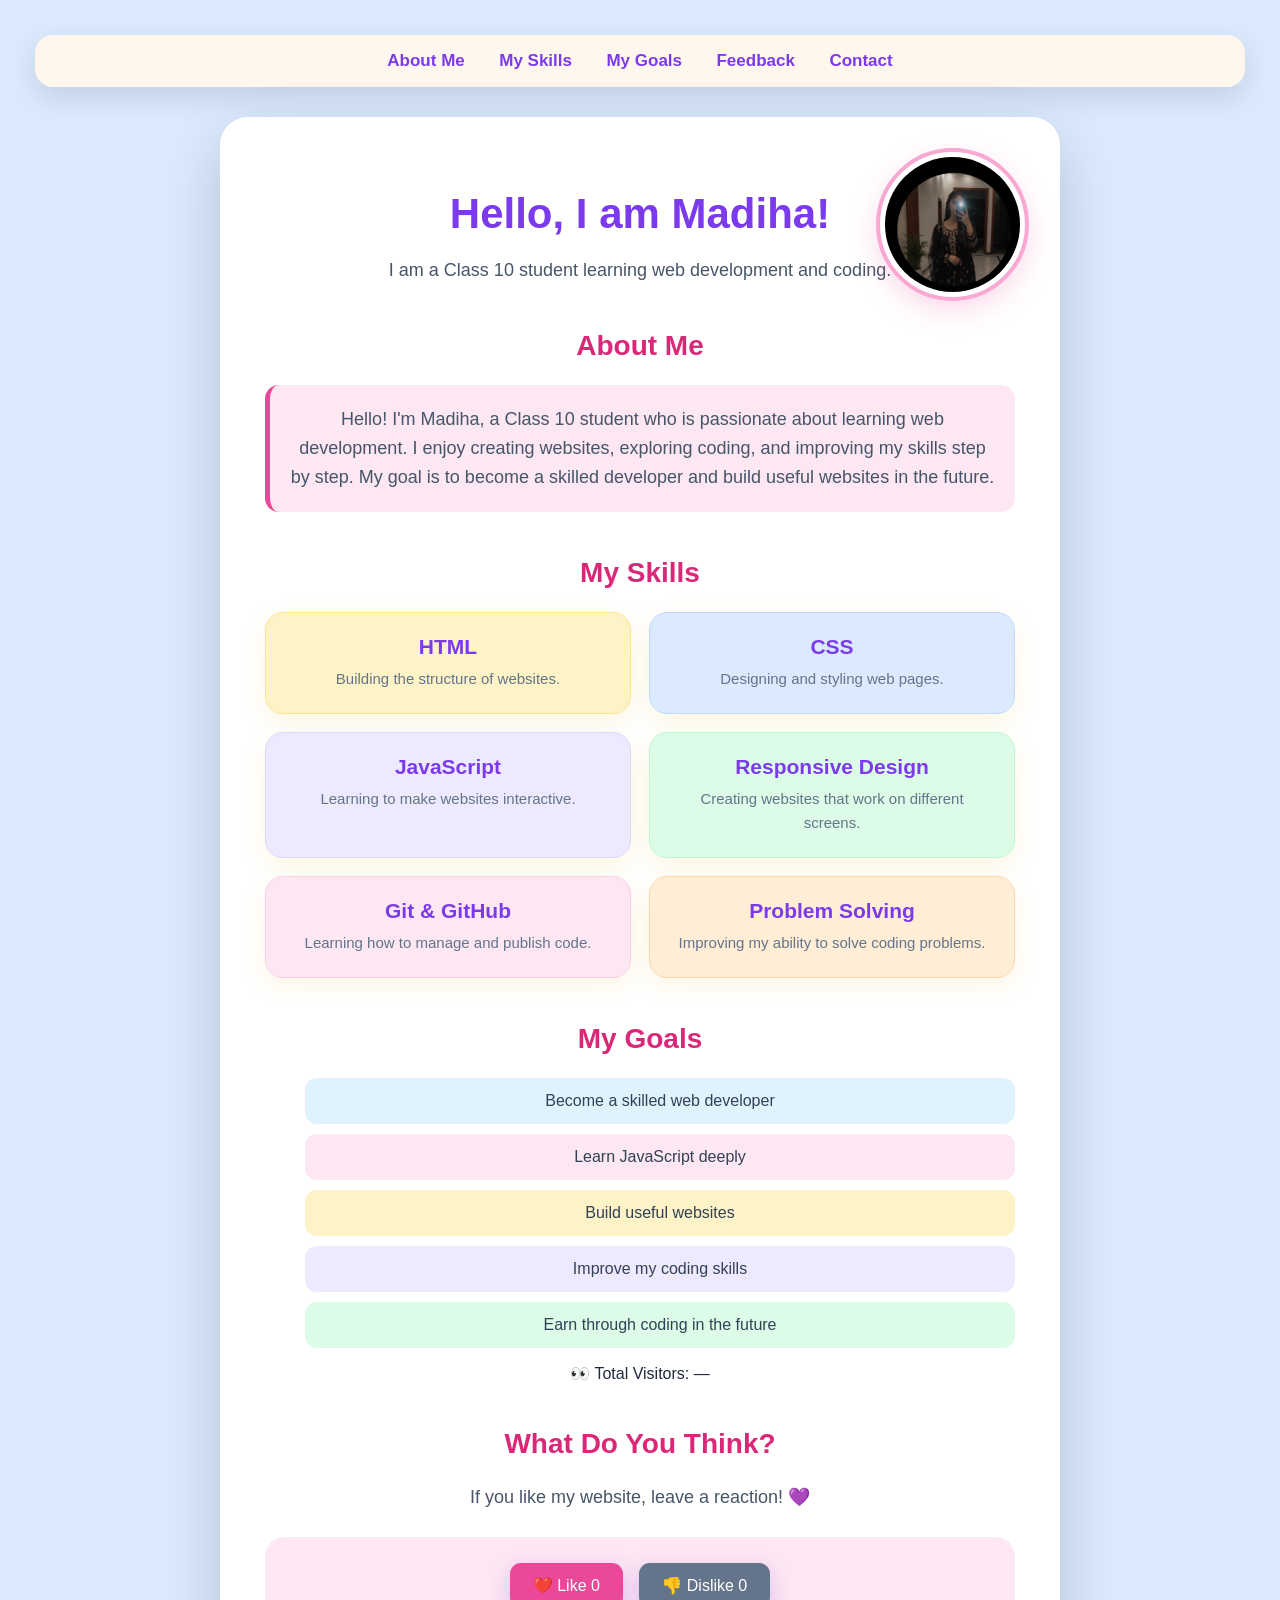
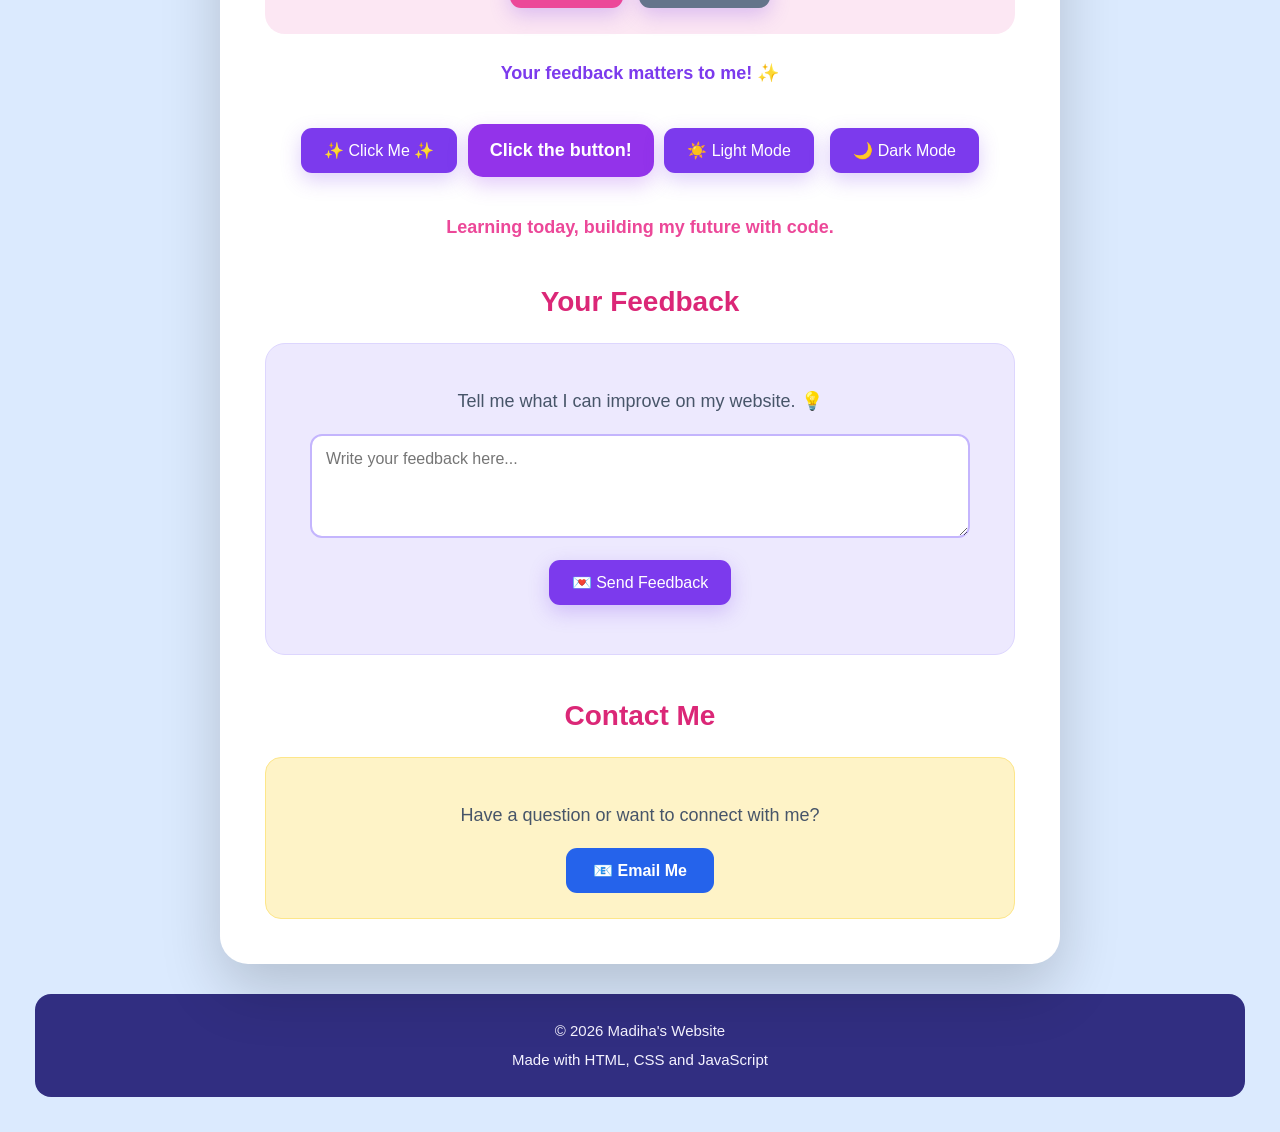
==== commit e8836948: "Update index.html" ====
--- a/index.html
+++ b/index.html
@@ -2,359 +2,545 @@
 <html>
 
 <head>
+
     <title>Madiha's Website</title>
+
     <link rel="stylesheet" href="style.css">
+
 </head>
 
 <body>
 
-<nav>
-    <a href="#about">About Me</a>
-    <a href="#skills">My Skills</a>
-    <a href="#goals">My Goals</a>
-    <a href="#feedback">Feedback</a>
-    <a href="#contact">Contact</a>
-</nav>
-
-<div class="card">
-
-    <h1>Hello, I am Madiha!</h1>
-
-    <p>
-        I am a Class 10 student learning web development and coding.
-    </p>
-
-    <h2 id="about">About Me</h2>
-
-    <p>
-        Hello! I'm Madiha, a Class 10 student who is passionate about
-        learning web development. I enjoy creating websites, exploring
-        coding, and improving my skills step by step. My goal is to become
-        a skilled developer and build useful websites in the future.
-    </p>
-
-    <h2 id="skills">My Skills</h2>
-
-    <div class="skills-container">
-
-        <div class="skill-card">
-            <h3>HTML</h3>
-            <p>Building the structure of websites.</p>
+
+    <!-- ===== NAVIGATION ===== -->
+
+    <nav>
+
+        <a href="#about">About Me</a>
+
+        <a href="#skills">My Skills</a>
+
+        <a href="#goals">My Goals</a>
+
+        <a href="#feedback">Feedback</a>
+
+        <a href="#contact">Contact</a>
+
+    </nav>
+
+
+    <!-- ===== MAIN CARD ===== -->
+
+    <div class="card">
+
+
+        <h1>Hello, I am Madiha!</h1>
+
+        <p>
+            I am a Class 10 student learning web development and coding.
+        </p>
+
+
+        <!-- ===== ABOUT ===== -->
+
+        <h2 id="about">About Me</h2>
+
+        <p>
+            Hello! I'm Madiha, a Class 10 student who is passionate about
+            learning web development. I enjoy creating websites, exploring
+            coding, and improving my skills step by step. My goal is to become
+            a skilled developer and build useful websites in the future.
+        </p>
+
+
+        <!-- ===== SKILLS ===== -->
+
+        <h2 id="skills">My Skills</h2>
+
+        <div class="skills-container">
+
+            <div class="skill-card">
+                <h3>HTML</h3>
+                <p>Building the structure of websites.</p>
+            </div>
+
+            <div class="skill-card">
+                <h3>CSS</h3>
+                <p>Designing and styling web pages.</p>
+            </div>
+
+            <div class="skill-card">
+                <h3>JavaScript</h3>
+                <p>Learning to make websites interactive.</p>
+            </div>
+
+            <div class="skill-card">
+                <h3>Responsive Design</h3>
+                <p>Creating websites that work on different screens.</p>
+            </div>
+
+            <div class="skill-card">
+                <h3>Git & GitHub</h3>
+                <p>Learning how to manage and publish code.</p>
+            </div>
+
+            <div class="skill-card">
+                <h3>Problem Solving</h3>
+                <p>Improving my ability to solve coding problems.</p>
+            </div>
+
         </div>
 
-        <div class="skill-card">
-            <h3>CSS</h3>
-            <p>Designing and styling web pages.</p>
+
+        <!-- ===== GOALS ===== -->
+
+        <h2 id="goals">My Goals</h2>
+
+        <ul class="goals">
+
+            <li>Become a skilled web developer</li>
+
+            <li>Learn JavaScript deeply</li>
+
+            <li>Build useful websites</li>
+
+            <li>Improve my coding skills</li>
+
+            <li>Earn through coding in the future</li>
+
+        </ul>
+
+
+        <!-- ===== LIKE / DISLIKE ===== -->
+<div class="visitor-counter">
+    👀 Total Visitors: <span id="visitorCount">Loading...</span>
+</div>
+        <h2>What Do You Think?</h2>
+
+        <p>
+            If you like my website, leave a reaction! 💜
+        </p>
+
+        <div class="reaction-box">
+
+            <button
+                class="like-button"
+                onclick="likeWebsite()">
+
+                ❤️ Like <span id="likeCount">0</span>
+
+            </button>
+
+            <button
+                class="dislike-button"
+                onclick="dislikeWebsite()">
+
+                👎 Dislike <span id="dislikeCount">0</span>
+
+            </button>
+
         </div>
 
-        <div class="skill-card">
-            <h3>JavaScript</h3>
-            <p>Learning to make websites interactive.</p>
+
+        <div id="celebration">
+
+            🎉 Congratulations! 🎉
+
+            <br>
+
+            Thank you for supporting my website! 💜✨
+
         </div>
 
-        <div class="skill-card">
-            <h3>Responsive Design</h3>
-            <p>Creating websites that work on different screens.</p>
+
+        <p
+            id="reactionMessage"
+            class="reaction-message">
+
+            Your feedback matters to me! ✨
+
+        </p>
+
+
+        <!-- ===== CLICK ME ===== -->
+
+        <button onclick="showMessage()">
+
+            ✨ Click Me ✨
+
+        </button>
+
+        <p id="message">
+            Click the button!
+        </p>
+
+
+        <!-- ===== LIGHT / DARK ===== -->
+
+        <button onclick="lightMode()">
+            ☀️ Light Mode
+        </button>
+
+        <button onclick="darkMode()">
+            🌙 Dark Mode
+        </button>
+
+
+        <!-- ===== PROFILE PHOTO ===== -->
+
+        <img
+            src="photo.jpg.png"
+            alt="My Photo">
+
+
+        <p class="profile-text">
+
+            Learning today, building my future with code.
+
+        </p>
+
+
+        <!-- ===== FEEDBACK ===== -->
+
+        <h2 id="feedback">
+            Your Feedback
+        </h2>
+
+        <div class="feedback-box">
+
+            <p>
+                Tell me what I can improve on my website. 💡
+            </p>
+
+            <textarea
+                id="feedbackText"
+                placeholder="Write your feedback here..."
+                rows="4"></textarea>
+
+            <button onclick="sendFeedback()">
+
+                💌 Send Feedback
+
+            </button>
+
+            <p id="feedbackMessage"></p>
+
         </div>
 
-        <div class="skill-card">
-            <h3>Git & GitHub</h3>
-            <p>Learning how to manage and publish code.</p>
+
+        <!-- ===== CONTACT ===== -->
+
+        <h2 id="contact">
+            Contact Me
+        </h2>
+
+        <div class="contact-box">
+
+            <p>
+                Have a question or want to connect with me?
+            </p>
+
+            <a
+                href="mailto:example@gmail.com"
+                class="contact-button">
+
+                📧 Email Me
+
+            </a>
+
         </div>
 
-        <div class="skill-card">
-            <h3>Problem Solving</h3>
-            <p>Improving my ability to solve coding problems.</p>
-        </div>
-
     </div>
 
-    <h2 id="goals">My Goals</h2>
-
-    <ul class="goals">
-        <li>Become a skilled web developer</li>
-        <li>Learn JavaScript deeply</li>
-        <li>Build useful websites</li>
-        <li>Improve my coding skills</li>
-        <li>Earn through coding in the future</li>
-    </ul>
-
-    <h2>What Do You Think?</h2>
-
-    <p>
-        If you like my website, leave a reaction! 💜
-    </p>
-
-    <div class="reaction-box">
-
-        <button class="like-button" onclick="likeWebsite()">
-            ❤️ Like <span id="likeCount">0</span>
-        </button>
-
-        <button class="dislike-button" onclick="dislikeWebsite()">
-            👎 Dislike <span id="dislikeCount">0</span>
-        </button>
-
-    </div>
-
-    <div id="celebration">
-        🎉 Congratulations! 🎉
-        <br>
-        Thank you for supporting my website! 💜✨
-    </div>
-
-    <p id="reactionMessage" class="reaction-message">
-        Your feedback matters to me! ✨
-    </p>
-
-    <button onclick="showMessage()">
-        ✨ Click Me ✨
-    </button>
-
-    <p id="message">
-        Click the button!
-    </p>
-
-    <button onclick="lightMode()">
-        ☀️ Light Mode
-    </button>
-
-    <button onclick="darkMode()">
-        🌙 Dark Mode
-    </button>
-
-    <img src="photo.jpg.png" alt="My Photo">
-
-    <p class="profile-text">
-        Learning today, building my future with code.
-    </p>
-
-    <h2 id="feedback">Your Feedback</h2>
-
-    <div class="feedback-box">
+
+    <!-- ===== FOOTER ===== -->
+
+    <footer>
+
+        <p>© 2026 Madiha's Website</p>
 
         <p>
-            Tell me what I can improve on my website. 💡
-        </p>
-
-        <textarea
-            id="feedbackText"
-            placeholder="Write your feedback here..."
-            rows="4"></textarea>
-
-        <button onclick="sendFeedback()">
-            💌 Send Feedback
-        </button>
-
-        <p id="feedbackMessage"></p>
-
-    </div>
-
-    <h2 id="contact">Contact Me</h2>
-
-    <div class="contact-box">
-
-        <p>
-            Have a question or want to connect with me?
-        </p>
-
-        <a href="mailto:example@gmail.com" class="contact-button">
-            📧 Email Me
-        </a>
-
-    </div>
-
-</div>
-
-<footer>
-
-    <p>© 2026 Madiha's Website</p>
-
-    <p>
-        Made with HTML, CSS and JavaScript
-    </p>
-
-</footer>
-
-
-<script>
-
-let likes = localStorage.getItem("likes") || 0;
-let dislikes = localStorage.getItem("dislikes") || 0;
-
-document.getElementById("likeCount").innerText = likes;
-document.getElementById("dislikeCount").innerText = dislikes;
-
-
-function likeWebsite() {
-
-    likes++;
-
-    localStorage.setItem("likes", likes);
-
-    document.getElementById("likeCount").innerText = likes;
-
-    document.getElementById("reactionMessage").innerText =
-        "Thank you for liking my website! ❤️✨";
-
-    document.getElementById("celebration").style.display =
-        "block";
-
-    createConfetti();
-}
-
-
-function dislikeWebsite() {
-
-    dislikes++;
-
-    localStorage.setItem("dislikes", dislikes);
-
-    document.getElementById("dislikeCount").innerText = dislikes;
-
-    document.getElementById("reactionMessage").innerText =
-        "Thanks for your honest feedback! 💜";
-
-    document.getElementById("celebration").style.display =
-        "none";
-}
-
-
-function showMessage() {
-
-    let message = document.getElementById("message");
-
-    message.innerHTML =
-        "✨ Thanks for visiting my website! 💜 ✨";
-
-    message.style.transform = "scale(1.08)";
-
-    setTimeout(function() {
-
-        message.style.transform = "scale(1)";
-
-    }, 300);
-}
-
-
-function createConfetti() {
-
-    let emojis = [
-        "🎉",
-        "✨",
-        "💜",
-        "💙",
-        "⭐",
-        "🎊"
-    ];
-
-    for (let i = 0; i < 25; i++) {
-
-        let confetti = document.createElement("div");
-
-        confetti.innerText =
-            emojis[Math.floor(Math.random() * emojis.length)];
-
-        confetti.style.position = "fixed";
-        confetti.style.top = "-20px";
-        confetti.style.left = Math.random() * 100 + "vw";
-        confetti.style.fontSize = "25px";
-        confetti.style.zIndex = "9999";
-        confetti.style.pointerEvents = "none";
-
-        confetti.style.animation =
-            "sparkleFall " +
-            (1.5 + Math.random() * 2) +
-            "s linear forwards";
-
-        document.body.appendChild(confetti);
-
-        setTimeout(function() {
-            confetti.remove();
-        }, 4000);
-
+            Made with HTML, CSS and JavaScript
+        </p>
+
+    </footer>
+
+
+    <!-- ===== JAVASCRIPT ===== -->
+
+    <script>
+
+
+        /* ===== LIKE / DISLIKE ===== */
+
+        let likes =
+            localStorage.getItem("likes") || 0;
+
+        let dislikes =
+            localStorage.getItem("dislikes") || 0;
+
+
+        document.getElementById("likeCount").innerText =
+            likes;
+
+        document.getElementById("dislikeCount").innerText =
+            dislikes;
+
+
+        function likeWebsite() {
+
+            likes++;
+
+            localStorage.setItem("likes", likes);
+
+            document.getElementById("likeCount").innerText =
+                likes;
+
+            document.getElementById("reactionMessage").innerText =
+                "Thank you for liking my website! ❤️✨";
+
+            document.getElementById("celebration").style.display =
+                "block";
+
+            createConfetti();
+        }
+
+
+        function dislikeWebsite() {
+
+            dislikes++;
+
+            localStorage.setItem("dislikes", dislikes);
+
+            document.getElementById("dislikeCount").innerText =
+                dislikes;
+
+            document.getElementById("reactionMessage").innerText =
+                "Thanks for your honest feedback! 💜";
+
+            document.getElementById("celebration").style.display =
+                "none";
+        }
+
+
+        /* ===== CLICK ME ===== */
+
+        function showMessage() {
+
+            let message =
+                document.getElementById("message");
+
+            message.innerHTML =
+                "✨ Thanks for visiting my website! 💜 ✨";
+
+            message.style.transform =
+                "scale(1.08)";
+
+            setTimeout(function() {
+
+                message.style.transform =
+                    "scale(1)";
+
+            }, 300);
+        }
+
+
+        /* ===== CONFETTI ===== */
+
+        function createConfetti() {
+
+            let emojis = [
+                "🎉",
+                "✨",
+                "💜",
+                "💙",
+                "⭐",
+                "🎊"
+            ];
+
+            for (
+                let i = 0;
+                i < 25;
+                i++
+            ) {
+
+                let confetti =
+                    document.createElement("div");
+
+                confetti.className =
+                    "confetti";
+
+                confetti.innerText =
+                    emojis[
+                        Math.floor(
+                            Math.random() *
+                            emojis.length
+                        )
+                    ];
+
+                confetti.style.position =
+                    "fixed";
+
+                confetti.style.top =
+                    "-20px";
+
+                confetti.style.left =
+                    Math.random() * 100 + "vw";
+
+                confetti.style.fontSize =
+                    "25px";
+
+                confetti.style.zIndex =
+                    "9999";
+
+                confetti.style.pointerEvents =
+                    "none";
+
+                confetti.style.animation =
+                    "sparkleFall " +
+                    (1.5 + Math.random() * 2) +
+                    "s linear forwards";
+
+                document.body.appendChild(confetti);
+
+                setTimeout(function() {
+
+                    confetti.remove();
+
+                }, 4000);
+
+            }
+        }
+
+
+        /* ===== FEEDBACK ===== */
+
+        function sendFeedback() {
+
+            let feedback =
+                document.getElementById("feedbackText").value;
+
+            if (feedback.trim() === "") {
+
+                document.getElementById("feedbackMessage").innerText =
+                    "Please write some feedback first. 😊";
+
+            } else {
+
+                document.getElementById("feedbackMessage").innerText =
+                    "Thank you for your feedback! 💜✨";
+
+                document.getElementById("feedbackText").value =
+                    "";
+            }
+        }
+
+
+        /* ===== DARK MODE ===== */
+
+        function darkMode() {
+
+            document.body.classList.add("dark-mode");
+
+        }
+
+
+        /* ===== LIGHT MODE ===== */
+
+        function lightMode() {
+
+            document.body.classList.remove("dark-mode");
+
+        }
+
+
+        /* ===== OPENING SPARKLES ===== */
+
+        function createOpeningSparkles() {
+
+            const sparkles = [
+                "✨",
+                "⭐",
+                "💫",
+                "💗",
+                "💛",
+                "💜"
+            ];
+
+            for (
+                let i = 0;
+                i < 25;
+                i++
+            ) {
+
+                let sparkle =
+                    document.createElement("div");
+
+                sparkle.innerText =
+                    sparkles[
+                        Math.floor(
+                            Math.random() *
+                            sparkles.length
+                        )
+                    ];
+
+                sparkle.style.position =
+                    "fixed";
+
+                sparkle.style.top =
+                    "-30px";
+
+                sparkle.style.left =
+                    Math.random() * 100 + "vw";
+
+                sparkle.style.fontSize =
+                    (15 + Math.random() * 18) + "px";
+
+                sparkle.style.zIndex =
+                    "9999";
+
+                sparkle.style.pointerEvents =
+                    "none";
+
+                sparkle.style.animation =
+                    "sparkleFall " +
+                    (2 + Math.random() * 2) +
+                    "s linear forwards";
+
+                document.body.appendChild(sparkle);
+
+                setTimeout(function() {
+
+                    sparkle.remove();
+
+                }, 4500);
+
+            }
+        }
+
+
+        createOpeningSparkles();
+const SUPABASE_URL = "https://qcaawvyacrlyxzxrufvm.supabase.co";
+const SUPABASE_PUBLISHABLE_KEY = "sb_publishable_9vDR8I_AxLzCZXSGpx6FeA_PQICTbda";
+
+fetch(`${SUPABASE_URL}/rest/v1/rpc/increment_visitors`, {
+    method: "POST",
+    headers: {
+        "apikey": SUPABASE_PUBLISHABLE_KEY,
+        "Authorization": `Bearer ${SUPABASE_PUBLISHABLE_KEY}`,
+        "Content-Type": "application/json"
     }
-}
-
-
-function sendFeedback() {
-
-    let feedback =
-        document.getElementById("feedbackText").value;
-
-    if (feedback.trim() === "") {
-
-        document.getElementById("feedbackMessage").innerText =
-            "Please write some feedback first. 😊";
-
-    } else {
-
-        document.getElementById("feedbackMessage").innerText =
-            "Thank you for your feedback! 💜✨";
-
-        document.getElementById("feedbackText").value = "";
-    }
-}
-
-
-function darkMode() {
-
-    document.body.classList.add("dark-mode");
-
-}
-
-
-function lightMode() {
-
-    document.body.classList.remove("dark-mode");
-
-}
-
-
-function createOpeningSparkles() {
-
-    const sparkles = [
-        "✨",
-        "⭐",
-        "💫",
-        "💗",
-        "💛",
-        "💜"
-    ];
-
-    for (let i = 0; i < 25; i++) {
-
-        let sparkle = document.createElement("div");
-
-        sparkle.innerText =
-            sparkles[Math.floor(Math.random() * sparkles.length)];
-
-        sparkle.style.position = "fixed";
-        sparkle.style.top = "-30px";
-        sparkle.style.left = Math.random() * 100 + "vw";
-        sparkle.style.fontSize =
-            (15 + Math.random() * 18) + "px";
-
-        sparkle.style.zIndex = "9999";
-        sparkle.style.pointerEvents = "none";
-
-        sparkle.style.animation =
-            "sparkleFall " +
-            (2 + Math.random() * 2) +
-            "s linear forwards";
-
-        document.body.appendChild(sparkle);
-
-        setTimeout(function() {
-            sparkle.remove();
-        }, 4500);
-
-    }
-}
-
-createOpeningSparkles();
-
-</script>
+})
+.then(response => response.json())
+.then(data => {
+    document.getElementById("visitorCount").innerText = data;
+})
+.catch(error => {
+    document.getElementById("visitorCount").innerText = "—";
+});
+
+    </script>
+
 
 </body>
 
--- a/style.css
+++ b/style.css
@@ -1,29 +1,29 @@
-/* ===== MAIN PAGE ===== */
+/* ===== MAIN THEME ===== */
 
 body {
-    background: linear-gradient(135deg, #0f172a, #1e3a8a, #312e81);
-    color: #e2e8f0;
+    background: #dbeafe;
+    color: #334155;
     text-align: center;
     font-family: Arial, sans-serif;
     margin: 0;
     padding: 35px;
     min-height: 100vh;
-    transition: 0.4s;
+    transition: 0.5s;
 }
 
 
 /* ===== NAVIGATION ===== */
 
 nav {
-    background: rgba(255, 255, 255, 0.95);
+    background: #fff7ed;
     padding: 16px;
-    border-radius: 16px;
+    border-radius: 18px;
     margin-bottom: 30px;
-    box-shadow: 0 10px 30px rgba(0, 0, 0, 0.25);
+    box-shadow: 0 10px 30px rgba(0,0,0,0.12);
 }
 
 nav a {
-    color: #1d4ed8;
+    color: #7c3aed;
     text-decoration: none;
     margin: 0 15px;
     font-size: 17px;
@@ -32,7 +32,7 @@
 }
 
 nav a:hover {
-    color: #7c3aed;
+    color: #db2777;
 }
 
 
@@ -40,11 +40,11 @@
 
 .card {
     position: relative;
-    background: rgba(255, 255, 255, 0.97);
+    background: #ffffff;
     color: #1e293b;
     padding: 45px;
     border-radius: 28px;
-    box-shadow: 0 25px 60px rgba(0, 0, 0, 0.3);
+    box-shadow: 0 25px 60px rgba(0,0,0,0.18);
     max-width: 750px;
     margin: auto;
     animation: fadeIn 0.8s ease-in-out;
@@ -54,13 +54,13 @@
 /* ===== HEADINGS ===== */
 
 h1 {
-    color: #1e40af;
+    color: #7c3aed;
     font-size: 42px;
     margin-bottom: 15px;
 }
 
 h2 {
-    color: #312e81;
+    color: #db2777;
     margin-top: 45px;
     font-size: 28px;
 }
@@ -81,30 +81,29 @@
     position: absolute;
     top: 35px;
     right: 35px;
-
     width: 135px;
     height: 135px;
-
     object-fit: cover;
     border-radius: 50%;
-
     border: 5px solid white;
-    outline: 4px solid #4f46e5;
-
-    box-shadow:
-        0 10px 30px rgba(79, 70, 229, 0.4),
-        0 0 25px rgba(124, 58, 237, 0.25);
-
+    outline: 4px solid #f9a8d4;
+    box-shadow: 0 10px 30px rgba(236,72,153,0.25);
     margin: 0;
     transition: 0.4s;
 }
 
 .card img:hover {
     transform: scale(1.07);
-
-    box-shadow:
-        0 15px 35px rgba(79, 70, 229, 0.5),
-        0 0 35px rgba(124, 58, 237, 0.35);
+}
+
+
+/* ===== ABOUT ===== */
+
+#about + p {
+    background: #fce7f3;
+    padding: 20px;
+    border-radius: 14px;
+    border-left: 5px solid #ec4899;
 }
 
 
@@ -118,22 +117,45 @@
 }
 
 .skill-card {
-    background: linear-gradient(135deg, #eff6ff, #eef2ff);
+    background: #fef3c7;
     padding: 22px;
     border-radius: 18px;
-    border: 1px solid #dbeafe;
-    box-shadow: 0 8px 25px rgba(37, 99, 235, 0.10);
+    border: 1px solid #fde68a;
+    box-shadow: 0 8px 25px rgba(234,179,8,0.12);
     transition: 0.35s;
+}
+
+.skill-card:nth-child(2) {
+    background: #dbeafe;
+    border-color: #bfdbfe;
+}
+
+.skill-card:nth-child(3) {
+    background: #ede9fe;
+    border-color: #ddd6fe;
+}
+
+.skill-card:nth-child(4) {
+    background: #dcfce7;
+    border-color: #bbf7d0;
+}
+
+.skill-card:nth-child(5) {
+    background: #fce7f3;
+    border-color: #fbcfe8;
+}
+
+.skill-card:nth-child(6) {
+    background: #ffedd5;
+    border-color: #fed7aa;
 }
 
 .skill-card:hover {
     transform: translateY(-7px);
-    box-shadow: 0 15px 30px rgba(79, 70, 229, 0.20);
-    border-color: #818cf8;
 }
 
 .skill-card h3 {
-    color: #3730a3;
+    color: #7c3aed;
     font-size: 21px;
     margin: 0 0 8px;
 }
@@ -142,27 +164,6 @@
     color: #64748b;
     font-size: 15px;
     margin: 0;
-    line-height: 1.5;
-}
-
-
-/* ===== ABOUT TEXT ===== */
-
-#about + p {
-    background: #f8fafc;
-    padding: 20px;
-    border-radius: 14px;
-    border-left: 4px solid #4f46e5;
-}
-
-
-/* ===== PROFILE TEXT ===== */
-
-.profile-text {
-    font-weight: bold;
-    color: #4f46e5;
-    font-size: 18px;
-    margin-top: 18px;
 }
 
 
@@ -170,7 +171,7 @@
 
 .goals li {
     display: block;
-    background: #f8fafc;
+    background: #e0f2fe;
     color: #334155;
     padding: 14px;
     margin: 10px 0;
@@ -178,9 +179,23 @@
     transition: 0.3s;
 }
 
+.goals li:nth-child(2) {
+    background: #fce7f3;
+}
+
+.goals li:nth-child(3) {
+    background: #fef3c7;
+}
+
+.goals li:nth-child(4) {
+    background: #ede9fe;
+}
+
+.goals li:nth-child(5) {
+    background: #dcfce7;
+}
+
 .goals li:hover {
-    background: #eef2ff;
-    color: #4338ca;
     transform: translateX(5px);
 }
 
@@ -188,7 +203,7 @@
 /* ===== BUTTONS ===== */
 
 button {
-    background: linear-gradient(135deg, #2563eb, #4f46e5);
+    background: #7c3aed;
     color: white;
     padding: 13px 23px;
     border: none;
@@ -197,12 +212,67 @@
     margin: 6px;
     cursor: pointer;
     transition: 0.3s;
-    box-shadow: 0 7px 20px rgba(37, 99, 235, 0.25);
+    box-shadow: 0 7px 20px rgba(124,58,237,0.25);
 }
 
 button:hover {
-    background: linear-gradient(135deg, #4f46e5, #7c3aed);
+    background: #db2777;
     transform: translateY(-3px);
+}
+
+
+/* ===== REACTION ===== */
+
+.reaction-box {
+    margin: 25px 0;
+    padding: 20px;
+    background: #fce7f3;
+    border-radius: 20px;
+}
+
+.like-button {
+    background: #ec4899;
+}
+
+.dislike-button {
+    background: #64748b;
+}
+
+.reaction-message {
+    color: #7c3aed;
+    font-weight: bold;
+}
+
+
+/* ===== FEEDBACK ===== */
+
+.feedback-box {
+    margin-top: 25px;
+    padding: 25px;
+    background: #ede9fe;
+    border-radius: 20px;
+    border: 1px solid #ddd6fe;
+}
+
+.feedback-box textarea {
+    width: 90%;
+    padding: 14px;
+    border: 2px solid #c4b5fd;
+    border-radius: 12px;
+    font-size: 16px;
+    font-family: Arial, sans-serif;
+    resize: vertical;
+    outline: none;
+    margin-bottom: 12px;
+}
+
+.feedback-box textarea:focus {
+    border-color: #ec4899;
+}
+
+#feedbackMessage {
+    color: #7c3aed;
+    font-weight: bold;
 }
 
 
@@ -211,26 +281,94 @@
 .contact-box {
     margin-top: 25px;
     padding: 25px;
-    background: #f8fafc;
+    background: #fef3c7;
     border-radius: 16px;
-    border: 1px solid #e2e8f0;
+    border: 1px solid #fde68a;
 }
 
 .contact-button {
     display: inline-block;
-    background: linear-gradient(135deg, #2563eb, #4f46e5);
+    background: #2563eb;
     color: white;
     padding: 13px 27px;
     border-radius: 11px;
     text-decoration: none;
     font-weight: bold;
-    transition: 0.3s;
-    box-shadow: 0 7px 20px rgba(37, 99, 235, 0.25);
-}
-
-.contact-button:hover {
-    background: linear-gradient(135deg, #4f46e5, #7c3aed);
-    transform: translateY(-3px);
+}
+
+
+/* ===== PROFILE TEXT ===== */
+
+.profile-text {
+    font-weight: bold;
+    color: #ec4899;
+    font-size: 18px;
+    margin-top: 18px;
+}
+
+
+/* ===== CLICK MESSAGE ===== */
+
+#message {
+    display: inline-block;
+    padding: 12px 22px;
+    border-radius: 15px;
+    font-weight: bold;
+    color: white;
+    background: #9333ea;
+    box-shadow: 0 8px 20px rgba(147,51,234,0.25);
+    transition: 0.4s;
+}
+
+
+/* ===== CONGRATULATIONS ===== */
+
+#celebration {
+    display: none;
+    margin: 20px auto;
+    padding: 18px;
+    border-radius: 18px;
+    background: #fef3c7;
+    color: #9333ea;
+    font-size: 21px;
+    font-weight: bold;
+    box-shadow: 0 10px 30px rgba(234,179,8,0.2);
+    animation: celebrationPop 0.6s ease;
+}
+
+@keyframes celebrationPop {
+    0% {
+        transform: scale(0.5);
+        opacity: 0;
+    }
+
+    70% {
+        transform: scale(1.08);
+    }
+
+    100% {
+        transform: scale(1);
+        opacity: 1;
+    }
+}
+
+
+/* ===== FALLING SPARKLES ===== */
+
+@keyframes sparkleFall {
+    0% {
+        transform: translateY(-30px) rotate(0deg);
+        opacity: 0;
+    }
+
+    15% {
+        opacity: 1;
+    }
+
+    100% {
+        transform: translateY(110vh) rotate(360deg);
+        opacity: 0;
+    }
 }
 
 
@@ -239,16 +377,138 @@
 footer {
     margin-top: 30px;
     padding: 20px;
-    background: #020617;
+    background: #312e81;
     color: white;
     border-radius: 16px;
-    box-shadow: 0 10px 30px rgba(0, 0, 0, 0.25);
 }
 
 footer p {
-    color: #cbd5e1;
+    color: #f5f3ff;
     font-size: 15px;
     margin: 5px;
+}
+
+
+/* ===== DARK MODE ===== */
+
+.dark-mode {
+    background: #0b1020;
+    color: #f8fafc;
+}
+
+.dark-mode nav {
+    background: #17152e;
+}
+
+.dark-mode nav a {
+    color: #f9a8d4;
+}
+
+.dark-mode nav a:hover {
+    color: #fcd34d;
+}
+
+.dark-mode .card {
+    background: #171827;
+    color: #f8fafc;
+    box-shadow: 0 25px 70px rgba(0,0,0,0.55);
+}
+
+.dark-mode h1 {
+    color: #d8b4fe;
+}
+
+.dark-mode h2 {
+    color: #f9a8d4;
+}
+
+.dark-mode p {
+    color: #d1d5db;
+}
+
+.dark-mode #about + p {
+    background: #302035;
+    border-left-color: #f472b6;
+}
+
+.dark-mode .skill-card {
+    background: #29223d;
+    border-color: #4c3b70;
+}
+
+.dark-mode .skill-card:nth-child(2) {
+    background: #172a46;
+}
+
+.dark-mode .skill-card:nth-child(3) {
+    background: #30204d;
+}
+
+.dark-mode .skill-card:nth-child(4) {
+    background: #17352e;
+}
+
+.dark-mode .skill-card:nth-child(5) {
+    background: #402039;
+}
+
+.dark-mode .skill-card:nth-child(6) {
+    background: #43291c;
+}
+
+.dark-mode .skill-card h3 {
+    color: #e9b8ff;
+}
+
+.dark-mode .skill-card p {
+    color: #d1d5db;
+}
+
+.dark-mode .goals li {
+    background: #172a46;
+    color: #f8fafc;
+}
+
+.dark-mode .goals li:nth-child(2) {
+    background: #402039;
+}
+
+.dark-mode .goals li:nth-child(3) {
+    background: #43291c;
+}
+
+.dark-mode .goals li:nth-child(4) {
+    background: #30204d;
+}
+
+.dark-mode .goals li:nth-child(5) {
+    background: #17352e;
+}
+
+.dark-mode .reaction-box {
+    background: #302035;
+}
+
+.dark-mode .feedback-box {
+    background: #30204d;
+    border-color: #5b3b82;
+}
+
+.dark-mode .contact-box {
+    background: #43291c;
+    border-color: #8a5a20;
+}
+
+.dark-mode #message {
+    background: #a855f7;
+}
+
+.dark-mode .profile-text {
+    color: #f9a8d4;
+}
+
+.dark-mode footer {
+    background: #030712;
 }
 
 
@@ -267,73 +527,6 @@
 }
 
 
-/* ===== DARK MODE ===== */
-
-.dark-mode {
-    background: linear-gradient(135deg, #020617, #0f172a, #172554);
-    color: #e2e8f0;
-}
-
-.dark-mode nav {
-    background: #1e293b;
-}
-
-.dark-mode nav a {
-    color: #93c5fd;
-}
-
-.dark-mode .card {
-    background: #1e293b;
-    color: #e2e8f0;
-}
-
-.dark-mode h1,
-.dark-mode h2 {
-    color: #93c5fd;
-}
-
-.dark-mode p {
-    color: #cbd5e1;
-}
-
-.dark-mode #about + p,
-.dark-mode .contact-box {
-    background: #334155;
-    border-color: #475569;
-}
-
-.dark-mode .skill-card {
-    background: #334155;
-    border-color: #475569;
-}
-
-.dark-mode .skill-card h3 {
-    color: #bfdbfe;
-}
-
-.dark-mode .skill-card p {
-    color: #cbd5e1;
-}
-
-.dark-mode .goals li {
-    background: #334155;
-    color: #e2e8f0;
-}
-
-.dark-mode .goals li:hover {
-    background: #475569;
-    color: #bfdbfe;
-}
-
-.dark-mode .profile-text {
-    color: #93c5fd;
-}
-
-.dark-mode footer {
-    background: #020617;
-}
-
-
 /* ===== MOBILE ===== */
 
 @media (max-width: 600px) {
@@ -360,41 +553,19 @@
         margin: 10px 0;
     }
 
-    /* Mobile profile photo */
-
     .card img {
-        position: absolute;
         top: 25px;
         right: 50%;
         transform: translateX(50%);
-
         width: 110px;
         height: 110px;
     }
-
-    .card img:hover {
-        transform: translateX(50%) scale(1.05);
-    }
-
-    /* Mobile skills */
 
     .skills-container {
         grid-template-columns: 1fr;
         gap: 14px;
     }
 
-    .skill-card {
-        padding: 18px;
-    }
-
-    .skill-card h3 {
-        font-size: 19px;
-    }
-
-    .skill-card p {
-        font-size: 14px;
-    }
-
     button {
         width: 90%;
     }
@@ -402,4 +573,4 @@
     .contact-button {
         width: 80%;
     }
-}+}
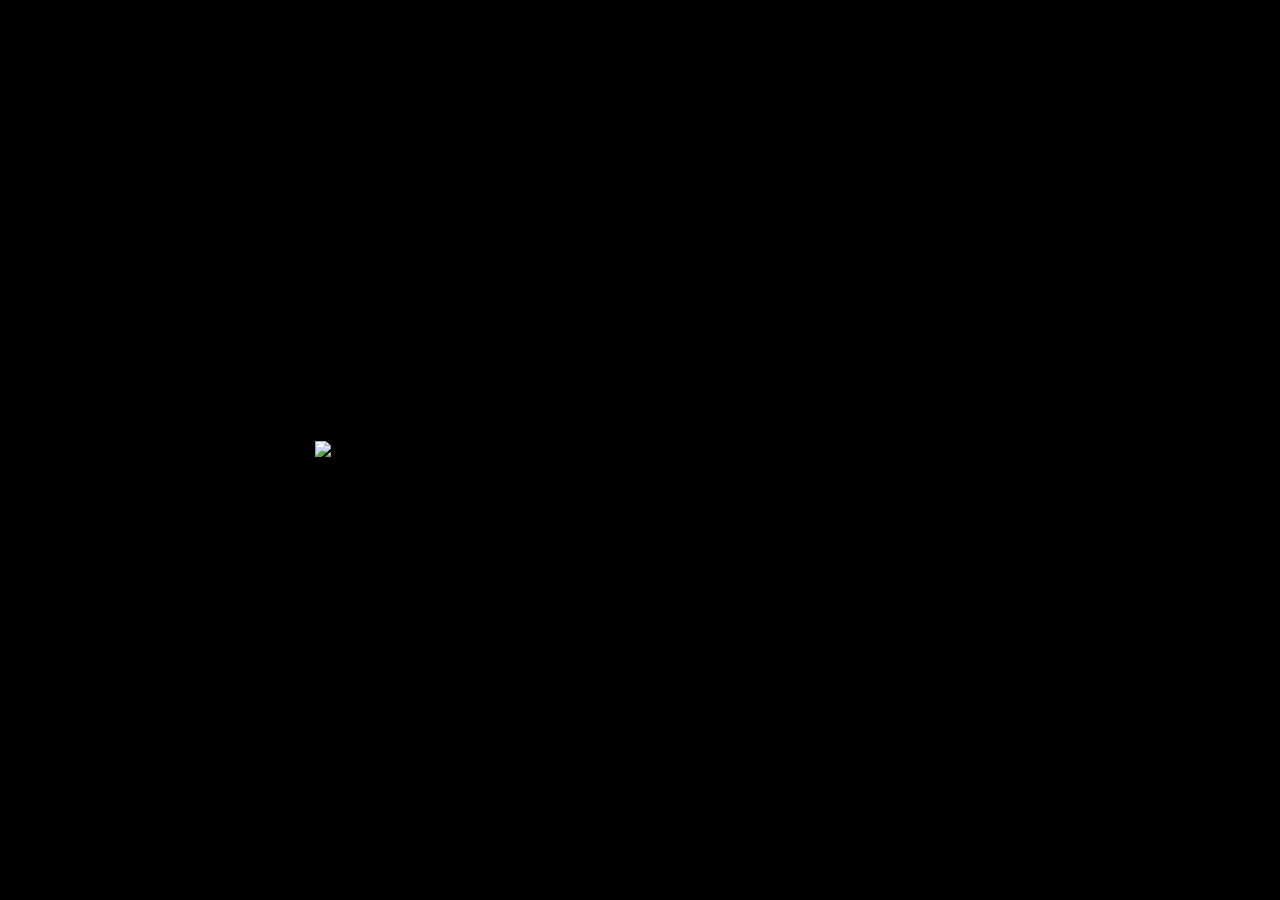
==== commit 845cf26a: "Add files via upload" ====
--- a/index.html
+++ b/index.html
@@ -1,547 +1,1752 @@
 <!DOCTYPE html>
-<html>
-
+<html lang="en">
 <head>
-
-    <title>Madiha's Website</title>
-
-    <link rel="stylesheet" href="style.css">
-
+<meta charset="UTF-8">
+<meta name="viewport" content="width=device-width, initial-scale=1.0, maximum-scale=1.0, user-scalable=no">
+
+<title>Mini Free Fire</title>
+<link rel="icon" type="image/png" href="MiniFreeFireLogo.png">
+
+<style>
+*{
+    box-sizing:border-box;
+    margin:0;
+    padding:0;
+    user-select:none;
+}
+
+html,body{
+    width:100%;
+    height:100%;
+    overflow:hidden;
+    background:#000;
+    font-family:Arial,Helvetica,sans-serif;
+}
+
+button{
+    font-family:inherit;
+}
+
+.screen{
+    position:fixed;
+    inset:0;
+    z-index:1000;
+    background:#000;
+    display:flex;
+    justify-content:center;
+    align-items:center;
+}
+
+/* =========================
+   LOGO SCREEN
+========================= */
+
+#logoScreen{
+    display:flex;
+}
+
+#logoScreen img{
+    width:min(80vw,650px);
+    max-height:70vh;
+    object-fit:contain;
+    animation:logoIntro 1.5s ease;
+}
+
+@keyframes logoIntro{
+    0%{
+        opacity:0;
+        transform:scale(.75);
+    }
+    100%{
+        opacity:1;
+        transform:scale(1);
+    }
+}
+
+/* =========================
+   LOADING SCREEN
+========================= */
+
+#loadingScreen{
+    display:none;
+    flex-direction:column;
+    gap:20px;
+}
+
+.openingImage{
+    width:min(88vw,1000px);
+    max-height:72vh;
+    object-fit:contain;
+    border-radius:12px;
+}
+
+.loadingArea{
+    width:min(520px,75vw);
+    text-align:center;
+}
+
+.loadingBar{
+    width:100%;
+    height:10px;
+    background:#182033;
+    border-radius:20px;
+    overflow:hidden;
+    box-shadow:0 0 15px rgba(50,130,255,.5);
+}
+
+#loadingProgress{
+    width:0%;
+    height:100%;
+    background:#3185ff;
+    transition:width:.1s linear;
+}
+
+#loadingText{
+    margin-top:10px;
+    color:#72aaff;
+    font-size:13px;
+    letter-spacing:4px;
+}
+
+/* =========================
+   LOGIN SCREEN
+========================= */
+
+#loginScreen{
+    display:none;
+    background:
+        radial-gradient(circle at center,#15243e 0,#05080f 45%,#000 100%);
+    flex-direction:column;
+}
+
+.loginBox{
+    width:min(420px,88vw);
+    padding:35px 28px;
+    border-radius:22px;
+    background:rgba(10,15,27,.9);
+    border:1px solid rgba(90,150,255,.35);
+    box-shadow:0 0 50px rgba(30,100,255,.2);
+    text-align:center;
+}
+
+.loginLogo{
+    width:150px;
+    max-width:60%;
+    margin-bottom:20px;
+}
+
+.loginTitle{
+    color:white;
+    font-size:27px;
+    margin-bottom:8px;
+}
+
+.loginSubtitle{
+    color:#9ca9bf;
+    font-size:14px;
+    margin-bottom:28px;
+}
+
+.loginButton{
+    width:100%;
+    height:52px;
+    border:none;
+    border-radius:10px;
+    margin-top:12px;
+    font-size:16px;
+    font-weight:bold;
+    cursor:pointer;
+    transition:.2s;
+}
+
+.loginButton:hover{
+    transform:translateY(-2px);
+}
+
+.googleBtn{
+    background:white;
+    color:#222;
+}
+
+.facebookBtn{
+    background:#1877f2;
+    color:white;
+}
+
+.loginNote{
+    color:#66738b;
+    font-size:11px;
+    margin-top:20px;
+    line-height:1.5;
+}
+
+/* =========================
+   GAME
+========================= */
+
+#gameScreen{
+    display:none;
+    position:fixed;
+    inset:0;
+    background:#182b1c;
+}
+
+#gameCanvas{
+    position:absolute;
+    inset:0;
+    width:100%;
+    height:100%;
+    display:block;
+    background:#243d27;
+}
+
+/* =========================
+   HUD
+========================= */
+
+.hud{
+    position:absolute;
+    top:15px;
+    left:15px;
+    right:15px;
+    display:flex;
+    justify-content:space-between;
+    align-items:flex-start;
+    pointer-events:none;
+    z-index:20;
+}
+
+.hudLeft,
+.hudRight{
+    display:flex;
+    gap:8px;
+    flex-wrap:wrap;
+}
+
+.hudBox{
+    min-width:100px;
+    padding:9px 13px;
+    border-radius:10px;
+    background:rgba(0,0,0,.58);
+    color:white;
+    border:1px solid rgba(255,255,255,.15);
+    backdrop-filter:blur(5px);
+    font-size:13px;
+}
+
+.hudLabel{
+    color:#9fb0c9;
+    font-size:10px;
+    margin-bottom:3px;
+}
+
+.healthBar{
+    width:120px;
+    height:8px;
+    border-radius:10px;
+    overflow:hidden;
+    background:#301414;
+}
+
+#healthFill{
+    width:100%;
+    height:100%;
+    background:#36d879;
+}
+
+.blankActionBox{
+    width:120px;
+    height:43px;
+    border-radius:10px;
+    background:rgba(0,0,0,.35);
+    border:1px solid rgba(255,255,255,.08);
+}
+
+/* =========================
+   SAFE ZONE
+========================= */
+
+.safeZoneInfo{
+    position:absolute;
+    top:95px;
+    left:50%;
+    transform:translateX(-50%);
+    padding:8px 15px;
+    border-radius:20px;
+    background:rgba(0,0,0,.55);
+    color:white;
+    font-size:12px;
+    z-index:20;
+    pointer-events:none;
+}
+
+/* =========================
+   CONTROLS
+========================= */
+
+.controls{
+    position:absolute;
+    inset:0;
+    pointer-events:none;
+    z-index:30;
+}
+
+.joystick{
+    position:absolute;
+    left:25px;
+    bottom:25px;
+    width:135px;
+    height:135px;
+    border-radius:50%;
+    background:rgba(0,0,0,.25);
+    border:2px solid rgba(255,255,255,.18);
+    pointer-events:auto;
+    touch-action:none;
+}
+
+.joystickKnob{
+    position:absolute;
+    width:55px;
+    height:55px;
+    border-radius:50%;
+    left:50%;
+    top:50%;
+    transform:translate(-50%,-50%);
+    background:rgba(255,255,255,.35);
+    border:2px solid rgba(255,255,255,.5);
+}
+
+.actionButton{
+    position:absolute;
+    right:30px;
+    bottom:35px;
+    width:90px;
+    height:90px;
+    border-radius:50%;
+    border:2px solid rgba(255,255,255,.35);
+    background:rgba(40,100,220,.5);
+    color:white;
+    font-weight:bold;
+    pointer-events:auto;
+    touch-action:none;
+}
+
+.actionButton:active{
+    transform:scale(.94);
+    background:rgba(70,140,255,.7);
+}
+
+/* =========================
+   START / GAME OVER
+========================= */
+
+#messageScreen{
+    position:absolute;
+    inset:0;
+    display:none;
+    justify-content:center;
+    align-items:center;
+    z-index:100;
+    background:rgba(0,0,0,.65);
+}
+
+.messageBox{
+    width:min(400px,85vw);
+    padding:30px;
+    text-align:center;
+    border-radius:18px;
+    background:#0b1220;
+    color:white;
+    border:1px solid #31415c;
+}
+
+.messageBox h2{
+    font-size:28px;
+    margin-bottom:10px;
+}
+
+.messageBox p{
+    color:#aab5c8;
+    margin-bottom:22px;
+}
+
+.mainButton{
+    padding:13px 30px;
+    border:0;
+    border-radius:10px;
+    background:#2563eb;
+    color:white;
+    font-weight:bold;
+    cursor:pointer;
+}
+
+/* =========================
+   DESKTOP HELP
+========================= */
+
+.helpText{
+    position:absolute;
+    bottom:12px;
+    left:50%;
+    transform:translateX(-50%);
+    color:rgba(255,255,255,.65);
+    font-size:11px;
+    pointer-events:none;
+    z-index:20;
+}
+
+/* =========================
+   MOBILE
+========================= */
+
+@media(max-width:700px){
+
+    .hud{
+        top:8px;
+        left:8px;
+        right:8px;
+    }
+
+    .hudBox{
+        min-width:auto;
+        padding:7px 9px;
+        font-size:11px;
+    }
+
+    .healthBar{
+        width:85px;
+    }
+
+    .blankActionBox{
+        width:75px;
+        height:35px;
+    }
+
+    .safeZoneInfo{
+        top:75px;
+    }
+
+    .helpText{
+        display:none;
+    }
+}
+</style>
 </head>
 
 <body>
 
-
-    <!-- ===== NAVIGATION ===== -->
-
-    <nav>
-
-        <a href="#about">About Me</a>
-
-        <a href="#skills">My Skills</a>
-
-        <a href="#goals">My Goals</a>
-
-        <a href="#feedback">Feedback</a>
-
-        <a href="#contact">Contact</a>
-
-    </nav>
-
-
-    <!-- ===== MAIN CARD ===== -->
-
-    <div class="card">
-
-
-        <h1>Hello, I am Madiha!</h1>
-
-        <p>
-            I am a Class 10 student learning web development and coding.
-        </p>
-
-
-        <!-- ===== ABOUT ===== -->
-
-        <h2 id="about">About Me</h2>
-
-        <p>
-            Hello! I'm Madiha, a Class 10 student who is passionate about
-            learning web development. I enjoy creating websites, exploring
-            coding, and improving my skills step by step. My goal is to become
-            a skilled developer and build useful websites in the future.
-        </p>
-
-
-        <!-- ===== SKILLS ===== -->
-
-        <h2 id="skills">My Skills</h2>
-
-        <div class="skills-container">
-
-            <div class="skill-card">
-                <h3>HTML</h3>
-                <p>Building the structure of websites.</p>
+<!-- =========================
+     STEP 1: LOGO
+========================= -->
+
+<div id="logoScreen" class="screen">
+    <img src="MiniFreeFireLogo.png" alt="Mini Free Fire">
+</div>
+
+
+<!-- =========================
+     STEP 2: OPENING + LOADING
+========================= -->
+
+<div id="loadingScreen" class="screen">
+
+    <img
+        src="MiniFreeFireOpening.png"
+        class="openingImage"
+        alt="Mini Free Fire Opening"
+    >
+
+    <div class="loadingArea">
+
+        <div class="loadingBar">
+            <div id="loadingProgress"></div>
+        </div>
+
+        <div id="loadingText">
+            LOADING... 0%
+        </div>
+
+    </div>
+
+</div>
+
+
+<!-- =========================
+     STEP 3: LOGIN
+========================= -->
+
+<div id="loginScreen" class="screen">
+
+    <div class="loginBox">
+
+        <img
+            src="MiniFreeFireLogo.png"
+            class="loginLogo"
+            alt="Mini Free Fire"
+        >
+
+        <div class="loginTitle">
+            Welcome
+        </div>
+
+        <div class="loginSubtitle">
+            Sign in to continue
+        </div>
+
+        <button
+            class="loginButton googleBtn"
+            onclick="continueLogin('Google')"
+        >
+            Continue with Google
+        </button>
+
+        <button
+            class="loginButton facebookBtn"
+            onclick="continueLogin('Facebook')"
+        >
+            Continue with Facebook
+        </button>
+
+        <div class="loginNote">
+            This screen is currently a game UI demo.
+            Real Google/Facebook authentication requires
+            proper OAuth configuration.
+        </div>
+
+    </div>
+
+</div>
+
+
+<!-- =========================
+     GAME
+========================= -->
+
+<div id="gameScreen">
+
+    <canvas id="gameCanvas"></canvas>
+
+    <!-- HUD -->
+
+    <div class="hud">
+
+        <div class="hudLeft">
+
+            <div class="hudBox">
+                <div class="hudLabel">PLAYER</div>
+                MADIHA
             </div>
 
-            <div class="skill-card">
-                <h3>CSS</h3>
-                <p>Designing and styling web pages.</p>
+            <div class="hudBox">
+                <div class="hudLabel">HEALTH</div>
+
+                <div class="healthBar">
+                    <div id="healthFill"></div>
+                </div>
+
             </div>
 
-            <div class="skill-card">
-                <h3>JavaScript</h3>
-                <p>Learning to make websites interactive.</p>
+            <div class="hudBox">
+                <div class="hudLabel">SCORE</div>
+                <span id="scoreText">0</span>
             </div>
 
-            <div class="skill-card">
-                <h3>Responsive Design</h3>
-                <p>Creating websites that work on different screens.</p>
-            </div>
-
-            <div class="skill-card">
-                <h3>Git & GitHub</h3>
-                <p>Learning how to manage and publish code.</p>
-            </div>
-
-            <div class="skill-card">
-                <h3>Problem Solving</h3>
-                <p>Improving my ability to solve coding problems.</p>
-            </div>
-
         </div>
 
-
-        <!-- ===== GOALS ===== -->
-
-        <h2 id="goals">My Goals</h2>
-
-        <ul class="goals">
-
-            <li>Become a skilled web developer</li>
-
-            <li>Learn JavaScript deeply</li>
-
-            <li>Build useful websites</li>
-
-            <li>Improve my coding skills</li>
-
-            <li>Earn through coding in the future</li>
-
-        </ul>
-
-
-        <!-- ===== LIKE / DISLIKE ===== -->
-<div class="visitor-counter">
-    👀 Total Visitors: <span id="visitorCount">Loading...</span>
+        <div class="hudRight">
+
+            <!-- INTENTIONALLY BLANK -->
+            <div class="blankActionBox"></div>
+
+        </div>
+
+    </div>
+
+
+    <div class="safeZoneInfo">
+        SAFE ZONE: <span id="zoneText">100%</span>
+    </div>
+
+
+    <!-- CONTROLS -->
+
+    <div class="controls">
+
+        <div
+            id="joystick"
+            class="joystick"
+        >
+            <div
+                id="joystickKnob"
+                class="joystickKnob"
+            ></div>
+        </div>
+
+        <button
+            id="actionButton"
+            class="actionButton"
+        >
+            ACTION
+        </button>
+
+    </div>
+
+
+    <div class="helpText">
+        WASD / Arrow Keys to move • Collect energy orbs • Stay inside the safe zone
+    </div>
+
+
+    <!-- MESSAGE -->
+
+    <div id="messageScreen">
+
+        <div class="messageBox">
+
+            <h2 id="messageTitle">
+                MINI FREE FIRE
+            </h2>
+
+            <p id="messageText">
+                Ready?
+            </p>
+
+            <button
+                class="mainButton"
+                onclick="startGame()"
+            >
+                START GAME
+            </button>
+
+        </div>
+
+    </div>
+
 </div>
-        <h2>What Do You Think?</h2>
-
-        <p>
-            If you like my website, leave a reaction! 💜
-        </p>
-
-        <div class="reaction-box">
-
-            <button
-                class="like-button"
-                onclick="likeWebsite()">
-
-                ❤️ Like <span id="likeCount">0</span>
-
-            </button>
-
-            <button
-                class="dislike-button"
-                onclick="dislikeWebsite()">
-
-                👎 Dislike <span id="dislikeCount">0</span>
-
-            </button>
-
-        </div>
-
-
-        <div id="celebration">
-
-            🎉 Congratulations! 🎉
-
-            <br>
-
-            Thank you for supporting my website! 💜✨
-
-        </div>
-
-
-        <p
-            id="reactionMessage"
-            class="reaction-message">
-
-            Your feedback matters to me! ✨
-
-        </p>
-
-
-        <!-- ===== CLICK ME ===== -->
-
-        <button onclick="showMessage()">
-
-            ✨ Click Me ✨
-
-        </button>
-
-        <p id="message">
-            Click the button!
-        </p>
-
-
-        <!-- ===== LIGHT / DARK ===== -->
-
-        <button onclick="lightMode()">
-            ☀️ Light Mode
-        </button>
-
-        <button onclick="darkMode()">
-            🌙 Dark Mode
-        </button>
-
-
-        <!-- ===== PROFILE PHOTO ===== -->
-
-        <img
-            src="photo.jpg.png"
-            alt="My Photo">
-
-
-        <p class="profile-text">
-
-            Learning today, building my future with code.
-
-        </p>
-
-
-        <!-- ===== FEEDBACK ===== -->
-
-        <h2 id="feedback">
-            Your Feedback
-        </h2>
-
-        <div class="feedback-box">
-
-            <p>
-                Tell me what I can improve on my website. 💡
-            </p>
-
-            <textarea
-                id="feedbackText"
-                placeholder="Write your feedback here..."
-                rows="4"></textarea>
-
-            <button onclick="sendFeedback()">
-
-                💌 Send Feedback
-
-            </button>
-
-            <p id="feedbackMessage"></p>
-
-        </div>
-
-
-        <!-- ===== CONTACT ===== -->
-
-        <h2 id="contact">
-            Contact Me
-        </h2>
-
-        <div class="contact-box">
-
-            <p>
-                Have a question or want to connect with me?
-            </p>
-
-            <a
-                href="mailto:example@gmail.com"
-                class="contact-button">
-
-                📧 Email Me
-
-            </a>
-
-        </div>
-
-    </div>
-
-
-    <!-- ===== FOOTER ===== -->
-
-    <footer>
-
-        <p>© 2026 Madiha's Website</p>
-
-        <p>
-            Made with HTML, CSS and JavaScript
-        </p>
-
-    </footer>
-
-
-    <!-- ===== JAVASCRIPT ===== -->
-
-    <script>
-
-
-        /* ===== LIKE / DISLIKE ===== */
-
-        let likes =
-            localStorage.getItem("likes") || 0;
-
-        let dislikes =
-            localStorage.getItem("dislikes") || 0;
-
-
-        document.getElementById("likeCount").innerText =
-            likes;
-
-        document.getElementById("dislikeCount").innerText =
-            dislikes;
-
-
-        function likeWebsite() {
-
-            likes++;
-
-            localStorage.setItem("likes", likes);
-
-            document.getElementById("likeCount").innerText =
-                likes;
-
-            document.getElementById("reactionMessage").innerText =
-                "Thank you for liking my website! ❤️✨";
-
-            document.getElementById("celebration").style.display =
-                "block";
-
-            createConfetti();
+
+
+<script>
+
+/* =========================================================
+   SCREEN FLOW
+========================================================= */
+
+const logoScreen =
+    document.getElementById("logoScreen");
+
+const loadingScreen =
+    document.getElementById("loadingScreen");
+
+const loginScreen =
+    document.getElementById("loginScreen");
+
+const gameScreen =
+    document.getElementById("gameScreen");
+
+let loadingProgress = 0;
+
+
+/* STEP 1 → STEP 2 */
+
+setTimeout(() => {
+
+    logoScreen.style.display = "none";
+    loadingScreen.style.display = "flex";
+
+    startLoading();
+
+}, 2200);
+
+
+/* LOADING */
+
+function startLoading(){
+
+    const timer = setInterval(() => {
+
+        loadingProgress += 2;
+
+        document.getElementById("loadingProgress")
+            .style.width = loadingProgress + "%";
+
+        document.getElementById("loadingText")
+            .innerText =
+            "LOADING... " + loadingProgress + "%";
+
+        if(loadingProgress >= 100){
+
+            clearInterval(timer);
+
+            document.getElementById("loadingText")
+                .innerText = "READY";
+
+            setTimeout(() => {
+
+                loadingScreen.style.display = "none";
+                loginScreen.style.display = "flex";
+
+            },700);
         }
 
-
-        function dislikeWebsite() {
-
-            dislikes++;
-
-            localStorage.setItem("dislikes", dislikes);
-
-            document.getElementById("dislikeCount").innerText =
-                dislikes;
-
-            document.getElementById("reactionMessage").innerText =
-                "Thanks for your honest feedback! 💜";
-
-            document.getElementById("celebration").style.display =
-                "none";
+    },70);
+}
+
+
+/* LOGIN UI */
+
+function continueLogin(provider){
+
+    /*
+       Demo login.
+       Real OAuth can be connected later.
+    */
+
+    loginScreen.style.display = "none";
+
+    gameScreen.style.display = "block";
+
+    showMessage(
+        "WELCOME",
+        provider + " login selected.\nStarting game..."
+    );
+}
+
+
+/* =========================================================
+   CANVAS
+========================================================= */
+
+const canvas =
+    document.getElementById("gameCanvas");
+
+const ctx =
+    canvas.getContext("2d");
+
+let width = 0;
+let height = 0;
+
+function resizeCanvas(){
+
+    width = window.innerWidth;
+    height = window.innerHeight;
+
+    canvas.width = width * devicePixelRatio;
+    canvas.height = height * devicePixelRatio;
+
+    canvas.style.width = width + "px";
+    canvas.style.height = height + "px";
+
+    ctx.setTransform(
+        devicePixelRatio,
+        0,
+        0,
+        devicePixelRatio,
+        0,
+        0
+    );
+}
+
+window.addEventListener("resize", resizeCanvas);
+
+resizeCanvas();
+
+
+/* =========================================================
+   WORLD
+========================================================= */
+
+const world = {
+    width:2400,
+    height:1800
+};
+
+let camera = {
+    x:0,
+    y:0
+};
+
+
+/* =========================================================
+   PLAYER
+========================================================= */
+
+const player = {
+
+    x:1200,
+    y:900,
+
+    radius:24,
+
+    speed:4.2,
+
+    health:100,
+
+    score:0,
+
+    dx:0,
+    dy:0
+
+};
+
+
+/* =========================================================
+   ENEMIES
+========================================================= */
+
+let enemies = [];
+
+function createEnemies(){
+
+    enemies = [];
+
+    for(let i=0;i<12;i++){
+
+        let x =
+            200 + Math.random() *
+            (world.width - 400);
+
+        let y =
+            200 + Math.random() *
+            (world.height - 400);
+
+        enemies.push({
+
+            x:x,
+            y:y,
+
+            radius:20,
+
+            speed:1.15 + Math.random()*.5,
+
+            color:"#c94b55",
+
+            damageTimer:0
+
+        });
+    }
+}
+
+
+/* =========================================================
+   ENERGY ORBS
+========================================================= */
+
+let orbs = [];
+
+function createOrbs(){
+
+    orbs = [];
+
+    for(let i=0;i<35;i++){
+
+        orbs.push({
+
+            x:100 + Math.random() *
+                (world.width-200),
+
+            y:100 + Math.random() *
+                (world.height-200),
+
+            radius:8,
+
+            pulse:Math.random()*Math.PI*2
+
+        });
+
+    }
+}
+
+
+/* =========================================================
+   SAFE ZONE
+========================================================= */
+
+let safeZone = {
+
+    x:1200,
+
+    y:900,
+
+    radius:820,
+
+    minimumRadius:250,
+
+    shrinkSpeed:.025
+
+};
+
+
+function updateSafeZone(){
+
+    if(safeZone.radius >
+       safeZone.minimumRadius){
+
+        safeZone.radius -=
+            safeZone.shrinkSpeed;
+    }
+
+}
+
+
+/* =========================================================
+   INPUT
+========================================================= */
+
+const keys = {};
+
+window.addEventListener("keydown",(e)=>{
+
+    keys[e.key.toLowerCase()] = true;
+
+    if(
+        e.key === "ArrowUp" ||
+        e.key === "ArrowDown" ||
+        e.key === "ArrowLeft" ||
+        e.key === "ArrowRight"
+    ){
+
+        e.preventDefault();
+    }
+
+});
+
+window.addEventListener("keyup",(e)=>{
+
+    keys[e.key.toLowerCase()] = false;
+
+});
+
+
+/* =========================================================
+   JOYSTICK
+========================================================= */
+
+const joystick =
+    document.getElementById("joystick");
+
+const knob =
+    document.getElementById("joystickKnob");
+
+let joystickActive = false;
+
+let joystickX = 0;
+let joystickY = 0;
+
+
+function joystickMove(clientX,clientY){
+
+    const rect =
+        joystick.getBoundingClientRect();
+
+    const centerX =
+        rect.left + rect.width/2;
+
+    const centerY =
+        rect.top + rect.height/2;
+
+    let dx =
+        clientX - centerX;
+
+    let dy =
+        clientY - centerY;
+
+    const max =
+        rect.width/2 - 28;
+
+    const distance =
+        Math.sqrt(dx*dx + dy*dy);
+
+    if(distance > max){
+
+        dx =
+            dx/distance*max;
+
+        dy =
+            dy/distance*max;
+    }
+
+    joystickX = dx/max;
+    joystickY = dy/max;
+
+    knob.style.left =
+        `calc(50% + ${dx}px)`;
+
+    knob.style.top =
+        `calc(50% + ${dy}px)`;
+}
+
+
+function joystickEnd(){
+
+    joystickActive = false;
+
+    joystickX = 0;
+    joystickY = 0;
+
+    knob.style.left = "50%";
+    knob.style.top = "50%";
+}
+
+
+joystick.addEventListener(
+    "pointerdown",
+    (e)=>{
+
+        joystickActive = true;
+
+        joystick.setPointerCapture(e.pointerId);
+
+        joystickMove(
+            e.clientX,
+            e.clientY
+        );
+    }
+);
+
+
+joystick.addEventListener(
+    "pointermove",
+    (e)=>{
+
+        if(joystickActive){
+
+            joystickMove(
+                e.clientX,
+                e.clientY
+            );
         }
-
-
-        /* ===== CLICK ME ===== */
-
-        function showMessage() {
-
-            let message =
-                document.getElementById("message");
-
-            message.innerHTML =
-                "✨ Thanks for visiting my website! 💜 ✨";
-
-            message.style.transform =
-                "scale(1.08)";
-
-            setTimeout(function() {
-
-                message.style.transform =
-                    "scale(1)";
-
-            }, 300);
+    }
+);
+
+
+joystick.addEventListener(
+    "pointerup",
+    joystickEnd
+);
+
+
+joystick.addEventListener(
+    "pointercancel",
+    joystickEnd
+);
+
+
+/* =========================================================
+   MOVEMENT
+========================================================= */
+
+function updatePlayer(){
+
+    let dx = 0;
+    let dy = 0;
+
+    if(keys["w"] || keys["arrowup"])
+        dy -= 1;
+
+    if(keys["s"] || keys["arrowdown"])
+        dy += 1;
+
+    if(keys["a"] || keys["arrowleft"])
+        dx -= 1;
+
+    if(keys["d"] || keys["arrowright"])
+        dx += 1;
+
+    if(joystickActive){
+
+        dx = joystickX;
+        dy = joystickY;
+    }
+
+    const length =
+        Math.sqrt(dx*dx + dy*dy);
+
+    if(length > 0){
+
+        dx /= length;
+        dy /= length;
+
+    }
+
+    player.dx = dx;
+    player.dy = dy;
+
+    player.x +=
+        dx * player.speed;
+
+    player.y +=
+        dy * player.speed;
+
+
+    player.x =
+        Math.max(
+            player.radius,
+            Math.min(
+                world.width-player.radius,
+                player.x
+            )
+        );
+
+    player.y =
+        Math.max(
+            player.radius,
+            Math.min(
+                world.height-player.radius,
+                player.y
+            )
+        );
+
+}
+
+
+/* =========================================================
+   ENEMIES
+========================================================= */
+
+function updateEnemies(){
+
+    enemies.forEach(enemy=>{
+
+        const dx =
+            player.x - enemy.x;
+
+        const dy =
+            player.y - enemy.y;
+
+        const distance =
+            Math.sqrt(dx*dx + dy*dy);
+
+        if(distance > 1){
+
+            enemy.x +=
+                dx/distance *
+                enemy.speed;
+
+            enemy.y +=
+                dy/distance *
+                enemy.speed;
         }
 
 
-        /* ===== CONFETTI ===== */
-
-        function createConfetti() {
-
-            let emojis = [
-                "🎉",
-                "✨",
-                "💜",
-                "💙",
-                "⭐",
-                "🎊"
-            ];
-
-            for (
-                let i = 0;
-                i < 25;
-                i++
-            ) {
-
-                let confetti =
-                    document.createElement("div");
-
-                confetti.className =
-                    "confetti";
-
-                confetti.innerText =
-                    emojis[
-                        Math.floor(
-                            Math.random() *
-                            emojis.length
-                        )
-                    ];
-
-                confetti.style.position =
-                    "fixed";
-
-                confetti.style.top =
-                    "-20px";
-
-                confetti.style.left =
-                    Math.random() * 100 + "vw";
-
-                confetti.style.fontSize =
-                    "25px";
-
-                confetti.style.zIndex =
-                    "9999";
-
-                confetti.style.pointerEvents =
-                    "none";
-
-                confetti.style.animation =
-                    "sparkleFall " +
-                    (1.5 + Math.random() * 2) +
-                    "s linear forwards";
-
-                document.body.appendChild(confetti);
-
-                setTimeout(function() {
-
-                    confetti.remove();
-
-                }, 4000);
-
+        if(distance <
+           player.radius + enemy.radius){
+
+            if(enemy.damageTimer <= 0){
+
+                player.health -= 5;
+
+                enemy.damageTimer = 45;
+
+                updateHealth();
             }
         }
 
-
-        /* ===== FEEDBACK ===== */
-
-        function sendFeedback() {
-
-            let feedback =
-                document.getElementById("feedbackText").value;
-
-            if (feedback.trim() === "") {
-
-                document.getElementById("feedbackMessage").innerText =
-                    "Please write some feedback first. 😊";
-
-            } else {
-
-                document.getElementById("feedbackMessage").innerText =
-                    "Thank you for your feedback! 💜✨";
-
-                document.getElementById("feedbackText").value =
-                    "";
-            }
+        if(enemy.damageTimer > 0){
+
+            enemy.damageTimer--;
         }
 
-
-        /* ===== DARK MODE ===== */
-
-        function darkMode() {
-
-            document.body.classList.add("dark-mode");
-
+    });
+
+}
+
+
+/* =========================================================
+   ORB COLLECTION
+========================================================= */
+
+function updateOrbs(){
+
+    for(let i=orbs.length-1;i>=0;i--){
+
+        const orb = orbs[i];
+
+        const dx =
+            player.x-orb.x;
+
+        const dy =
+            player.y-orb.y;
+
+        const distance =
+            Math.sqrt(dx*dx+dy*dy);
+
+        if(
+            distance <
+            player.radius+orb.radius+10
+        ){
+
+            player.score += 10;
+
+            document.getElementById(
+                "scoreText"
+            ).innerText =
+                player.score;
+
+            orbs.splice(i,1);
         }
 
-
-        /* ===== LIGHT MODE ===== */
-
-        function lightMode() {
-
-            document.body.classList.remove("dark-mode");
-
+    }
+
+}
+
+
+/* =========================================================
+   SAFE ZONE DAMAGE
+========================================================= */
+
+function updateZoneDamage(){
+
+    const dx =
+        player.x-safeZone.x;
+
+    const dy =
+        player.y-safeZone.y;
+
+    const distance =
+        Math.sqrt(dx*dx+dy*dy);
+
+    if(distance > safeZone.radius){
+
+        player.health -= .08;
+
+        updateHealth();
+    }
+
+    const percentage =
+        Math.max(
+            0,
+            Math.round(
+                safeZone.radius/
+                820*100
+            )
+        );
+
+    document.getElementById(
+        "zoneText"
+    ).innerText =
+        percentage + "%";
+}
+
+
+/* =========================================================
+   HEALTH
+========================================================= */
+
+function updateHealth(){
+
+    player.health =
+        Math.max(
+            0,
+            Math.min(
+                100,
+                player.health
+            )
+        );
+
+    document.getElementById(
+        "healthFill"
+    ).style.width =
+        player.health + "%";
+
+
+    if(player.health <= 0){
+
+        gameOver();
+    }
+
+}
+
+
+/* =========================================================
+   CAMERA
+========================================================= */
+
+function updateCamera(){
+
+    camera.x =
+        player.x-width/2;
+
+    camera.y =
+        player.y-height/2;
+
+
+    camera.x =
+        Math.max(
+            0,
+            Math.min(
+                world.width-width,
+                camera.x
+            )
+        );
+
+    camera.y =
+        Math.max(
+            0,
+            Math.min(
+                world.height-height,
+                camera.y
+            )
+        );
+
+}
+
+
+/* =========================================================
+   DRAW WORLD
+========================================================= */
+
+function drawWorld(){
+
+    ctx.fillStyle="#29452b";
+
+    ctx.fillRect(
+        0,
+        0,
+        width,
+        height
+    );
+
+
+    ctx.save();
+
+    ctx.translate(
+        -camera.x,
+        -camera.y
+    );
+
+
+    /* Ground */
+
+    ctx.fillStyle="#385f3b";
+
+    ctx.fillRect(
+        0,
+        0,
+        world.width,
+        world.height
+    );
+
+
+    /* Roads */
+
+    ctx.fillStyle="#525b55";
+
+    for(let x=300;x<world.width;x+=500){
+
+        ctx.fillRect(
+            x,
+            0,
+            100,
+            world.height
+        );
+    }
+
+
+    for(let y=300;y<world.height;y+=450){
+
+        ctx.fillRect(
+            0,
+            y,
+            world.width,
+            90
+        );
+    }
+
+
+    /* Road markings */
+
+    ctx.fillStyle="#d8d39a";
+
+    for(let x=350;x<world.width;x+=500){
+
+        for(let y=0;y<world.height;y+=80){
+
+            ctx.fillRect(
+                x,
+                y,
+                8,
+                40
+            );
         }
-
-
-        /* ===== OPENING SPARKLES ===== */
-
-        function createOpeningSparkles() {
-
-            const sparkles = [
-                "✨",
-                "⭐",
-                "💫",
-                "💗",
-                "💛",
-                "💜"
-            ];
-
-            for (
-                let i = 0;
-                i < 25;
-                i++
-            ) {
-
-                let sparkle =
-                    document.createElement("div");
-
-                sparkle.innerText =
-                    sparkles[
-                        Math.floor(
-                            Math.random() *
-                            sparkles.length
-                        )
-                    ];
-
-                sparkle.style.position =
-                    "fixed";
-
-                sparkle.style.top =
-                    "-30px";
-
-                sparkle.style.left =
-                    Math.random() * 100 + "vw";
-
-                sparkle.style.fontSize =
-                    (15 + Math.random() * 18) + "px";
-
-                sparkle.style.zIndex =
-                    "9999";
-
-                sparkle.style.pointerEvents =
-                    "none";
-
-                sparkle.style.animation =
-                    "sparkleFall " +
-                    (2 + Math.random() * 2) +
-                    "s linear forwards";
-
-                document.body.appendChild(sparkle);
-
-                setTimeout(function() {
-
-                    sparkle.remove();
-
-                }, 4500);
-
-            }
-        }
-
-
-        createOpeningSparkles();
-const SUPABASE_URL = "https://qcaawvyacrlyxzxrufvm.supabase.co";
-const SUPABASE_PUBLISHABLE_KEY = "sb_publishable_9vDR8I_AxLzCZXSGpx6FeA_PQICTbda";
-
-fetch(`${SUPABASE_URL}/rest/v1/rpc/increment_visitors`, {
-    method: "POST",
-    headers: {
-        "apikey": SUPABASE_PUBLISHABLE_KEY,
-        "Authorization": `Bearer ${SUPABASE_PUBLISHABLE_KEY}`,
-        "Content-Type": "application/json"
-    }
-})
-.then(response => response.json())
-.then(data => {
-    document.getElementById("visitorCount").innerText = data;
-})
-.catch(error => {
-    document.getElementById("visitorCount").innerText = "—";
-});
-
-    </script>
-
+    }
+
+
+    /* Houses */
+
+    const houses = [
+
+        [170,180,230,170],
+        [720,160,260,190],
+        [1450,180,260,180],
+        [1950,400,250,200],
+        [400,1200,280,200],
+        [1500,1250,300,190],
+        [1950,1050,240,180]
+
+    ];
+
+
+    houses.forEach(h=>{
+
+        ctx.fillStyle="#c6b08d";
+
+        ctx.fillRect(
+            h[0],
+            h[1],
+            h[2],
+            h[3]
+        );
+
+        ctx.fillStyle="#8d5b48";
+
+        ctx.fillRect(
+            h[0],
+            h[1],
+            h[2],
+            28
+        );
+
+        ctx.fillStyle="#70a7c9";
+
+        ctx.fillRect(
+            h[0]+35,
+            h[1]+55,
+            45,
+            35
+        );
+
+        ctx.fillRect(
+            h[0]+h[2]-80,
+            h[1]+55,
+            45,
+            35
+        );
+
+    });
+
+
+    /* Trees */
+
+    for(let i=0;i<45;i++){
+
+        const tx =
+            (i*367)%world.width;
+
+        const ty =
+            (i*229)%world.height;
+
+        ctx.fillStyle="#5c3c29";
+
+        ctx.fillRect(
+            tx-5,
+            ty,
+            10,
+            28
+        );
+
+        ctx.beginPath();
+
+        ctx.fillStyle="#173d24";
+
+        ctx.arc(
+            tx,
+            ty,
+            25,
+            0,
+            Math.PI*2
+        );
+
+        ctx.fill();
+
+    }
+
+
+    /* Safe zone */
+
+    ctx.beginPath();
+
+    ctx.arc(
+        safeZone.x,
+        safeZone.y,
+        safeZone.radius,
+        0,
+        Math.PI*2
+    );
+
+    ctx.strokeStyle=
+        "rgba(80,180,255,.9)";
+
+    ctx.lineWidth=7;
+
+    ctx.stroke();
+
+
+    /* Orbs */
+
+    orbs.forEach(orb=>{
+
+        orb.pulse += .08;
+
+        const pulse =
+            Math.sin(orb.pulse)*2;
+
+        ctx.beginPath();
+
+        ctx.arc(
+            orb.x,
+            orb.y,
+            orb.radius+pulse,
+            0,
+            Math.PI*2
+        );
+
+        ctx.fillStyle="#72e6ff";
+
+        ctx.shadowColor="#52d9ff";
+
+        ctx.shadowBlur=15;
+
+        ctx.fill();
+
+        ctx.shadowBlur=0;
+
+    });
+
+
+    /* Enemies */
+
+    enemies.forEach(enemy=>{
+
+        ctx.beginPath();
+
+        ctx.arc(
+            enemy.x,
+            enemy.y,
+            enemy.radius,
+            0,
+            Math.PI*2
+        );
+
+        ctx.fillStyle=
+            enemy.color;
+
+        ctx.fill();
+
+
+        ctx.beginPath();
+
+        ctx.arc(
+            enemy.x-6,
+            enemy.y-4,
+            3,
+            0,
+            Math.PI*2
+        );
+
+        ctx.arc(
+            enemy.x+6,
+            enemy.y-4,
+            3,
+            0,
+            Math.PI*2
+        );
+
+        ctx.fillStyle="#fff";
+
+        ctx.fill();
+
+    });
+
+
+    /* Player */
+
+    ctx.beginPath();
+
+    ctx.arc(
+        player.x,
+        player.y,
+        player.radius,
+        0,
+        Math.PI*2
+    );
+
+    ctx.fillStyle="#4d9cff";
+
+    ctx.shadowColor="#5ba7ff";
+
+    ctx.shadowBlur=18;
+
+    ctx.fill();
+
+    ctx.shadowBlur=0;
+
+
+    /* Player direction */
+
+    if(
+        player.dx !== 0 ||
+        player.dy !== 0
+    ){
+
+        ctx.beginPath();
+
+        ctx.moveTo(
+            player.x,
+            player.y
+        );
+
+        ctx.lineTo(
+            player.x +
+            player.dx*35,
+            player.y +
+            player.dy*35
+        );
+
+        ctx.strokeStyle="white";
+
+        ctx.lineWidth=4;
+
+        ctx.stroke();
+    }
+
+
+    ctx.restore();
+
+}
+
+
+/* =========================================================
+   GAME LOOP
+========================================================= */
+
+let gameRunning = false;
+
+function gameLoop(){
+
+    if(gameRunning){
+
+        updatePlayer();
+
+        updateEnemies();
+
+        updateOrbs();
+
+        updateSafeZone();
+
+        updateZoneDamage();
+
+        updateCamera();
+
+        drawWorld();
+
+    }
+
+    requestAnimationFrame(gameLoop);
+}
+
+gameLoop();
+
+
+/* =========================================================
+   START GAME
+========================================================= */
+
+function startGame(){
+
+    document.getElementById(
+        "messageScreen"
+    ).style.display="none";
+
+    player.x=1200;
+    player.y=900;
+
+    player.health=100;
+
+    player.score=0;
+
+    safeZone.radius=820;
+
+    document.getElementById(
+        "scoreText"
+    ).innerText="0";
+
+    createEnemies();
+
+    createOrbs();
+
+    updateHealth();
+
+    gameRunning=true;
+}
+
+
+/* =========================================================
+   MESSAGE
+========================================================= */
+
+function showMessage(title,text){
+
+    document.getElementById(
+        "messageTitle"
+    ).innerText=title;
+
+    document.getElementById(
+        "messageText"
+    ).innerText=text;
+
+    document.getElementById(
+        "messageScreen"
+    ).style.display="flex";
+}
+
+
+/* =========================================================
+   GAME OVER
+========================================================= */
+
+function gameOver(){
+
+    gameRunning=false;
+
+    showMessage(
+        "GAME OVER",
+        "Your score: " +
+        player.score
+    );
+}
+
+
+/* =========================================================
+   ACTION BUTTON
+========================================================= */
+
+const actionButton =
+    document.getElementById(
+        "actionButton"
+    );
+
+actionButton.addEventListener(
+    "click",
+    ()=>{
+
+        /*
+           Weapon/action area intentionally blank.
+           Button currently has no combat function.
+        */
+
+    }
+);
+
+
+/* =========================================================
+   INITIAL GAME STATE
+========================================================= */
+
+createEnemies();
+
+createOrbs();
+
+</script>
 
 </body>
-
-</html>
+</html>
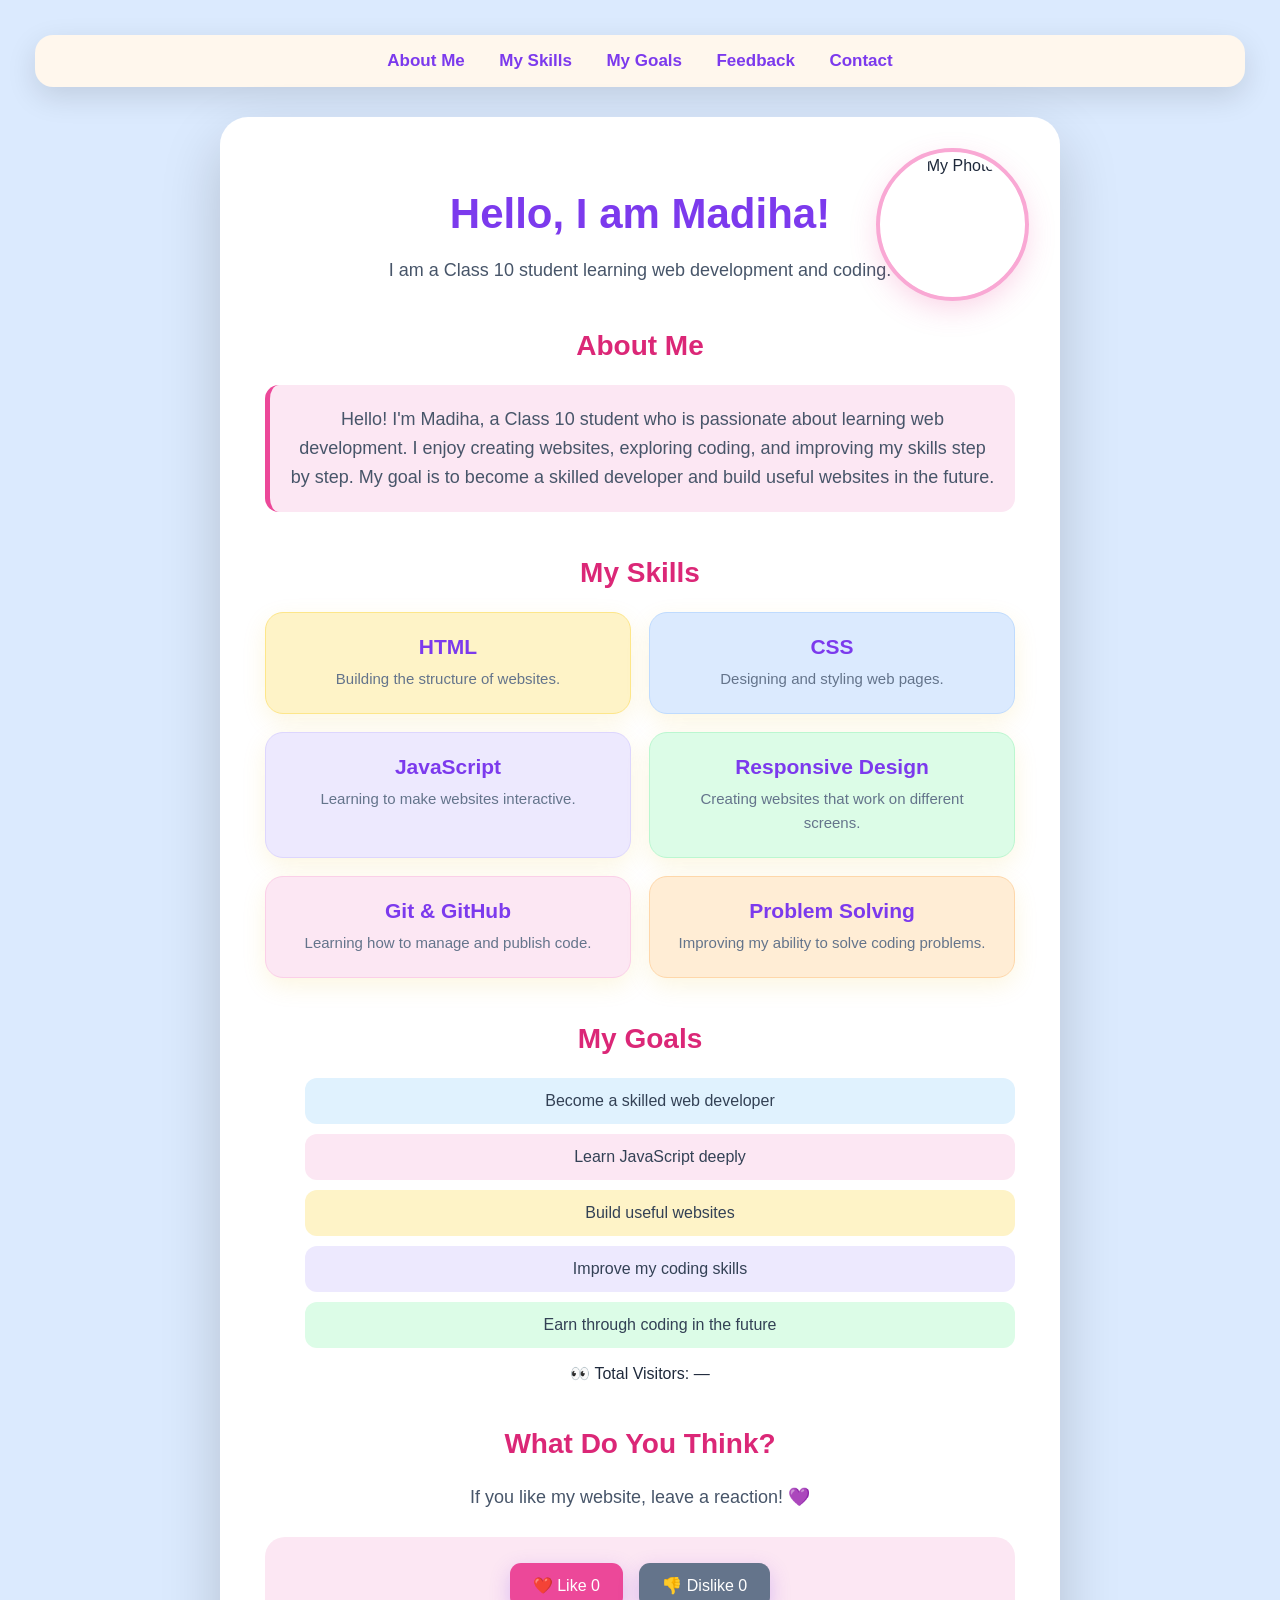
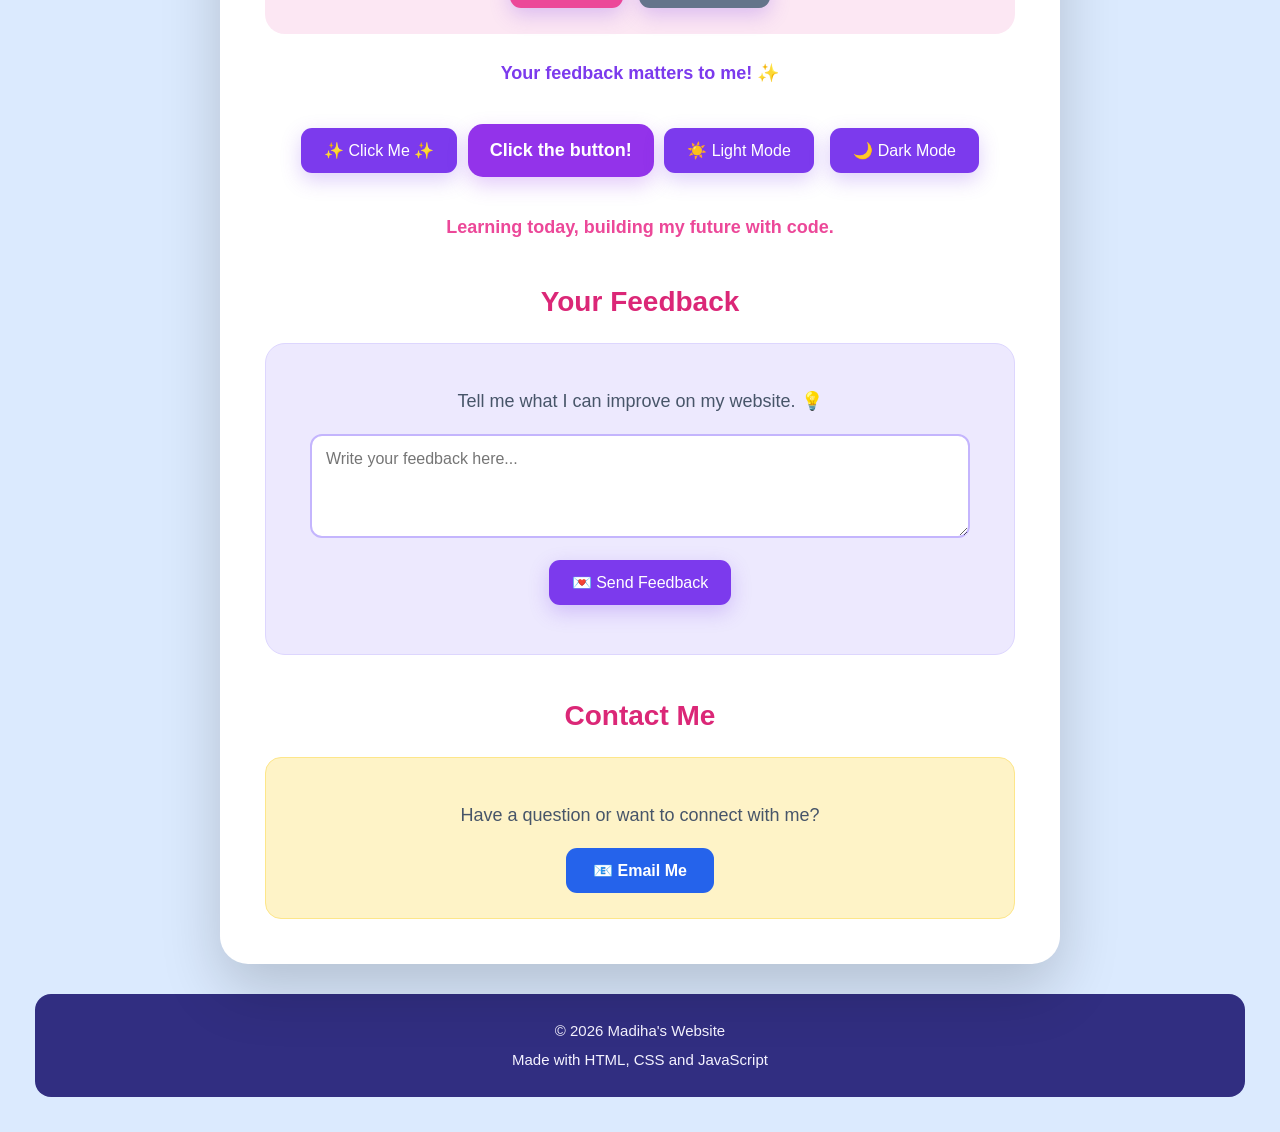
==== commit debf92ed: "Update index.html" ====
--- a/index.html
+++ b/index.html
@@ -1,1752 +1,574 @@
 <!DOCTYPE html>
-<html lang="en">
+<html>
+
 <head>
-<meta charset="UTF-8">
-<meta name="viewport" content="width=device-width, initial-scale=1.0, maximum-scale=1.0, user-scalable=no">
-
-<title>Mini Free Fire</title>
-<link rel="icon" type="image/png" href="MiniFreeFireLogo.png">
-
-<style>
-*{
-    box-sizing:border-box;
-    margin:0;
-    padding:0;
-    user-select:none;
-}
-
-html,body{
-    width:100%;
-    height:100%;
-    overflow:hidden;
-    background:#000;
-    font-family:Arial,Helvetica,sans-serif;
-}
-
-button{
-    font-family:inherit;
-}
-
-.screen{
-    position:fixed;
-    inset:0;
-    z-index:1000;
-    background:#000;
-    display:flex;
-    justify-content:center;
-    align-items:center;
-}
-
-/* =========================
-   LOGO SCREEN
-========================= */
-
-#logoScreen{
-    display:flex;
-}
-
-#logoScreen img{
-    width:min(80vw,650px);
-    max-height:70vh;
-    object-fit:contain;
-    animation:logoIntro 1.5s ease;
-}
-
-@keyframes logoIntro{
-    0%{
-        opacity:0;
-        transform:scale(.75);
-    }
-    100%{
-        opacity:1;
-        transform:scale(1);
-    }
-}
-
-/* =========================
-   LOADING SCREEN
-========================= */
-
-#loadingScreen{
-    display:none;
-    flex-direction:column;
-    gap:20px;
-}
-
-.openingImage{
-    width:min(88vw,1000px);
-    max-height:72vh;
-    object-fit:contain;
-    border-radius:12px;
-}
-
-.loadingArea{
-    width:min(520px,75vw);
-    text-align:center;
-}
-
-.loadingBar{
-    width:100%;
-    height:10px;
-    background:#182033;
-    border-radius:20px;
-    overflow:hidden;
-    box-shadow:0 0 15px rgba(50,130,255,.5);
-}
-
-#loadingProgress{
-    width:0%;
-    height:100%;
-    background:#3185ff;
-    transition:width:.1s linear;
-}
-
-#loadingText{
-    margin-top:10px;
-    color:#72aaff;
-    font-size:13px;
-    letter-spacing:4px;
-}
-
-/* =========================
-   LOGIN SCREEN
-========================= */
-
-#loginScreen{
-    display:none;
-    background:
-        radial-gradient(circle at center,#15243e 0,#05080f 45%,#000 100%);
-    flex-direction:column;
-}
-
-.loginBox{
-    width:min(420px,88vw);
-    padding:35px 28px;
-    border-radius:22px;
-    background:rgba(10,15,27,.9);
-    border:1px solid rgba(90,150,255,.35);
-    box-shadow:0 0 50px rgba(30,100,255,.2);
-    text-align:center;
-}
-
-.loginLogo{
-    width:150px;
-    max-width:60%;
-    margin-bottom:20px;
-}
-
-.loginTitle{
-    color:white;
-    font-size:27px;
-    margin-bottom:8px;
-}
-
-.loginSubtitle{
-    color:#9ca9bf;
-    font-size:14px;
-    margin-bottom:28px;
-}
-
-.loginButton{
-    width:100%;
-    height:52px;
-    border:none;
-    border-radius:10px;
-    margin-top:12px;
-    font-size:16px;
-    font-weight:bold;
-    cursor:pointer;
-    transition:.2s;
-}
-
-.loginButton:hover{
-    transform:translateY(-2px);
-}
-
-.googleBtn{
-    background:white;
-    color:#222;
-}
-
-.facebookBtn{
-    background:#1877f2;
-    color:white;
-}
-
-.loginNote{
-    color:#66738b;
-    font-size:11px;
-    margin-top:20px;
-    line-height:1.5;
-}
-
-/* =========================
-   GAME
-========================= */
-
-#gameScreen{
-    display:none;
-    position:fixed;
-    inset:0;
-    background:#182b1c;
-}
-
-#gameCanvas{
-    position:absolute;
-    inset:0;
-    width:100%;
-    height:100%;
-    display:block;
-    background:#243d27;
-}
-
-/* =========================
-   HUD
-========================= */
-
-.hud{
-    position:absolute;
-    top:15px;
-    left:15px;
-    right:15px;
-    display:flex;
-    justify-content:space-between;
-    align-items:flex-start;
-    pointer-events:none;
-    z-index:20;
-}
-
-.hudLeft,
-.hudRight{
-    display:flex;
-    gap:8px;
-    flex-wrap:wrap;
-}
-
-.hudBox{
-    min-width:100px;
-    padding:9px 13px;
-    border-radius:10px;
-    background:rgba(0,0,0,.58);
-    color:white;
-    border:1px solid rgba(255,255,255,.15);
-    backdrop-filter:blur(5px);
-    font-size:13px;
-}
-
-.hudLabel{
-    color:#9fb0c9;
-    font-size:10px;
-    margin-bottom:3px;
-}
-
-.healthBar{
-    width:120px;
-    height:8px;
-    border-radius:10px;
-    overflow:hidden;
-    background:#301414;
-}
-
-#healthFill{
-    width:100%;
-    height:100%;
-    background:#36d879;
-}
-
-.blankActionBox{
-    width:120px;
-    height:43px;
-    border-radius:10px;
-    background:rgba(0,0,0,.35);
-    border:1px solid rgba(255,255,255,.08);
-}
-
-/* =========================
-   SAFE ZONE
-========================= */
-
-.safeZoneInfo{
-    position:absolute;
-    top:95px;
-    left:50%;
-    transform:translateX(-50%);
-    padding:8px 15px;
-    border-radius:20px;
-    background:rgba(0,0,0,.55);
-    color:white;
-    font-size:12px;
-    z-index:20;
-    pointer-events:none;
-}
-
-/* =========================
-   CONTROLS
-========================= */
-
-.controls{
-    position:absolute;
-    inset:0;
-    pointer-events:none;
-    z-index:30;
-}
-
-.joystick{
-    position:absolute;
-    left:25px;
-    bottom:25px;
-    width:135px;
-    height:135px;
-    border-radius:50%;
-    background:rgba(0,0,0,.25);
-    border:2px solid rgba(255,255,255,.18);
-    pointer-events:auto;
-    touch-action:none;
-}
-
-.joystickKnob{
-    position:absolute;
-    width:55px;
-    height:55px;
-    border-radius:50%;
-    left:50%;
-    top:50%;
-    transform:translate(-50%,-50%);
-    background:rgba(255,255,255,.35);
-    border:2px solid rgba(255,255,255,.5);
-}
-
-.actionButton{
-    position:absolute;
-    right:30px;
-    bottom:35px;
-    width:90px;
-    height:90px;
-    border-radius:50%;
-    border:2px solid rgba(255,255,255,.35);
-    background:rgba(40,100,220,.5);
-    color:white;
-    font-weight:bold;
-    pointer-events:auto;
-    touch-action:none;
-}
-
-.actionButton:active{
-    transform:scale(.94);
-    background:rgba(70,140,255,.7);
-}
-
-/* =========================
-   START / GAME OVER
-========================= */
-
-#messageScreen{
-    position:absolute;
-    inset:0;
-    display:none;
-    justify-content:center;
-    align-items:center;
-    z-index:100;
-    background:rgba(0,0,0,.65);
-}
-
-.messageBox{
-    width:min(400px,85vw);
-    padding:30px;
-    text-align:center;
-    border-radius:18px;
-    background:#0b1220;
-    color:white;
-    border:1px solid #31415c;
-}
-
-.messageBox h2{
-    font-size:28px;
-    margin-bottom:10px;
-}
-
-.messageBox p{
-    color:#aab5c8;
-    margin-bottom:22px;
-}
-
-.mainButton{
-    padding:13px 30px;
-    border:0;
-    border-radius:10px;
-    background:#2563eb;
-    color:white;
-    font-weight:bold;
-    cursor:pointer;
-}
-
-/* =========================
-   DESKTOP HELP
-========================= */
-
-.helpText{
-    position:absolute;
-    bottom:12px;
-    left:50%;
-    transform:translateX(-50%);
-    color:rgba(255,255,255,.65);
-    font-size:11px;
-    pointer-events:none;
-    z-index:20;
-}
-
-/* =========================
-   MOBILE
-========================= */
-
-@media(max-width:700px){
-
-    .hud{
-        top:8px;
-        left:8px;
-        right:8px;
-    }
-
-    .hudBox{
-        min-width:auto;
-        padding:7px 9px;
-        font-size:11px;
-    }
-
-    .healthBar{
-        width:85px;
-    }
-
-    .blankActionBox{
-        width:75px;
-        height:35px;
-    }
-
-    .safeZoneInfo{
-        top:75px;
-    }
-
-    .helpText{
-        display:none;
-    }
-}
-</style>
+
+    <title>Madiha's Website</title>
+
+    <link rel="stylesheet" href="style.css">
+
 </head>
 
 <body>
 
-<!-- =========================
-     STEP 1: LOGO
-========================= -->
-
-<div id="logoScreen" class="screen">
-    <img src="MiniFreeFireLogo.png" alt="Mini Free Fire">
-</div>
-
-
-<!-- =========================
-     STEP 2: OPENING + LOADING
-========================= -->
-
-<div id="loadingScreen" class="screen">
-
-    <img
-        src="MiniFreeFireOpening.png"
-        class="openingImage"
-        alt="Mini Free Fire Opening"
-    >
-
-    <div class="loadingArea">
-
-        <div class="loadingBar">
-            <div id="loadingProgress"></div>
+
+    <!-- ===== NAVIGATION ===== -->
+
+    <nav>
+
+        <a href="#about">About Me</a>
+
+        <a href="#skills">My Skills</a>
+
+        <a href="#goals">My Goals</a>
+
+        <a href="#feedback">Feedback</a>
+
+        <a href="#contact">Contact</a>
+
+    </nav>
+
+
+    <!-- ===== MAIN CARD ===== -->
+
+    <div class="card">
+
+
+        <h1>Hello, I am Madiha!</h1>
+
+        <p>
+            I am a Class 10 student learning web development and coding.
+        </p>
+
+
+        <!-- ===== ABOUT ===== -->
+
+        <h2 id="about">About Me</h2>
+
+        <p>
+            Hello! I'm Madiha, a Class 10 student who is passionate about
+            learning web development. I enjoy creating websites, exploring
+            coding, and improving my skills step by step. My goal is to become
+            a skilled developer and build useful websites in the future.
+        </p>
+
+
+        <!-- ===== SKILLS ===== -->
+
+        <h2 id="skills">My Skills</h2>
+
+        <div class="skills-container">
+
+            <div class="skill-card">
+                <h3>HTML</h3>
+                <p>Building the structure of websites.</p>
+            </div>
+
+            <div class="skill-card">
+                <h3>CSS</h3>
+                <p>Designing and styling web pages.</p>
+            </div>
+
+            <div class="skill-card">
+                <h3>JavaScript</h3>
+                <p>Learning to make websites interactive.</p>
+            </div>
+
+            <div class="skill-card">
+                <h3>Responsive Design</h3>
+                <p>Creating websites that work on different screens.</p>
+            </div>
+
+            <div class="skill-card">
+                <h3>Git & GitHub</h3>
+                <p>Learning how to manage and publish code.</p>
+            </div>
+
+            <div class="skill-card">
+                <h3>Problem Solving</h3>
+                <p>Improving my ability to solve coding problems.</p>
+            </div>
+
         </div>
 
-        <div id="loadingText">
-            LOADING... 0%
+
+        <!-- ===== GOALS ===== -->
+
+        <h2 id="goals">My Goals</h2>
+
+        <ul class="goals">
+
+            <li>Become a skilled web developer</li>
+
+            <li>Learn JavaScript deeply</li>
+
+            <li>Build useful websites</li>
+
+            <li>Improve my coding skills</li>
+
+            <li>Earn through coding in the future</li>
+
+        </ul>
+
+
+        <!-- ===== LIKE / DISLIKE ===== -->
+
+        <div class="visitor-counter">
+            👀 Total Visitors: <span id="visitorCount">Loading...</span>
         </div>
 
+        <h2>What Do You Think?</h2>
+
+        <p>
+            If you like my website, leave a reaction! 💜
+        </p>
+
+        <div class="reaction-box">
+
+            <button
+                class="like-button"
+                onclick="likeWebsite()">
+
+                ❤️ Like <span id="likeCount">0</span>
+
+            </button>
+
+            <button
+                class="dislike-button"
+                onclick="dislikeWebsite()">
+
+                👎 Dislike <span id="dislikeCount">0</span>
+
+            </button>
+
+        </div>
+
+
+        <div id="celebration">
+
+            🎉 Congratulations! 🎉
+
+            <br>
+
+            Thank you for supporting my website! 💜✨
+
+        </div>
+
+
+        <p
+            id="reactionMessage"
+            class="reaction-message">
+
+            Your feedback matters to me! ✨
+
+        </p>
+
+
+        <!-- ===== CLICK ME ===== -->
+
+        <button onclick="showMessage()">
+
+            ✨ Click Me ✨
+
+        </button>
+
+        <p id="message">
+            Click the button!
+        </p>
+
+
+        <!-- ===== LIGHT / DARK ===== -->
+
+        <button onclick="lightMode()">
+            ☀️ Light Mode
+        </button>
+
+        <button onclick="darkMode()">
+            🌙 Dark Mode
+        </button>
+
+
+        <!-- ===== PROFILE PHOTO ===== -->
+
+        <img
+            src="photo.jpg"
+            alt="My Photo">
+
+        <p class="profile-text">
+
+            Learning today, building my future with code.
+
+        </p>
+
+
+        <!-- ===== FEEDBACK ===== -->
+
+        <h2 id="feedback">
+            Your Feedback
+        </h2>
+
+        <div class="feedback-box">
+
+            <p>
+                Tell me what I can improve on my website. 💡
+            </p>
+
+            <textarea
+                id="feedbackText"
+                placeholder="Write your feedback here..."
+                rows="4"></textarea>
+
+            <button onclick="sendFeedback()">
+
+                💌 Send Feedback
+
+            </button>
+
+            <p id="feedbackMessage"></p>
+
+        </div>
+
+
+        <!-- ===== CONTACT ===== -->
+
+        <h2 id="contact">
+            Contact Me
+        </h2>
+
+        <div class="contact-box">
+
+            <p>
+                Have a question or want to connect with me?
+            </p>
+
+            <a
+                href="mailto:example@gmail.com"
+                class="contact-button">
+
+                📧 Email Me
+
+            </a>
+
+        </div>
+
     </div>
 
-</div>
-
-
-<!-- =========================
-     STEP 3: LOGIN
-========================= -->
-
-<div id="loginScreen" class="screen">
-
-    <div class="loginBox">
-
-        <img
-            src="MiniFreeFireLogo.png"
-            class="loginLogo"
-            alt="Mini Free Fire"
-        >
-
-        <div class="loginTitle">
-            Welcome
-        </div>
-
-        <div class="loginSubtitle">
-            Sign in to continue
-        </div>
-
-        <button
-            class="loginButton googleBtn"
-            onclick="continueLogin('Google')"
-        >
-            Continue with Google
-        </button>
-
-        <button
-            class="loginButton facebookBtn"
-            onclick="continueLogin('Facebook')"
-        >
-            Continue with Facebook
-        </button>
-
-        <div class="loginNote">
-            This screen is currently a game UI demo.
-            Real Google/Facebook authentication requires
-            proper OAuth configuration.
-        </div>
-
-    </div>
-
-</div>
-
-
-<!-- =========================
-     GAME
-========================= -->
-
-<div id="gameScreen">
-
-    <canvas id="gameCanvas"></canvas>
-
-    <!-- HUD -->
-
-    <div class="hud">
-
-        <div class="hudLeft">
-
-            <div class="hudBox">
-                <div class="hudLabel">PLAYER</div>
-                MADIHA
-            </div>
-
-            <div class="hudBox">
-                <div class="hudLabel">HEALTH</div>
-
-                <div class="healthBar">
-                    <div id="healthFill"></div>
-                </div>
-
-            </div>
-
-            <div class="hudBox">
-                <div class="hudLabel">SCORE</div>
-                <span id="scoreText">0</span>
-            </div>
-
-        </div>
-
-        <div class="hudRight">
-
-            <!-- INTENTIONALLY BLANK -->
-            <div class="blankActionBox"></div>
-
-        </div>
-
-    </div>
-
-
-    <div class="safeZoneInfo">
-        SAFE ZONE: <span id="zoneText">100%</span>
-    </div>
-
-
-    <!-- CONTROLS -->
-
-    <div class="controls">
-
-        <div
-            id="joystick"
-            class="joystick"
-        >
-            <div
-                id="joystickKnob"
-                class="joystickKnob"
-            ></div>
-        </div>
-
-        <button
-            id="actionButton"
-            class="actionButton"
-        >
-            ACTION
-        </button>
-
-    </div>
-
-
-    <div class="helpText">
-        WASD / Arrow Keys to move • Collect energy orbs • Stay inside the safe zone
-    </div>
-
-
-    <!-- MESSAGE -->
-
-    <div id="messageScreen">
-
-        <div class="messageBox">
-
-            <h2 id="messageTitle">
-                MINI FREE FIRE
-            </h2>
-
-            <p id="messageText">
-                Ready?
-            </p>
-
-            <button
-                class="mainButton"
-                onclick="startGame()"
-            >
-                START GAME
-            </button>
-
-        </div>
-
-    </div>
-
-</div>
-
-
-<script>
-
-/* =========================================================
-   SCREEN FLOW
-========================================================= */
-
-const logoScreen =
-    document.getElementById("logoScreen");
-
-const loadingScreen =
-    document.getElementById("loadingScreen");
-
-const loginScreen =
-    document.getElementById("loginScreen");
-
-const gameScreen =
-    document.getElementById("gameScreen");
-
-let loadingProgress = 0;
-
-
-/* STEP 1 → STEP 2 */
-
-setTimeout(() => {
-
-    logoScreen.style.display = "none";
-    loadingScreen.style.display = "flex";
-
-    startLoading();
-
-}, 2200);
-
-
-/* LOADING */
-
-function startLoading(){
-
-    const timer = setInterval(() => {
-
-        loadingProgress += 2;
-
-        document.getElementById("loadingProgress")
-            .style.width = loadingProgress + "%";
-
-        document.getElementById("loadingText")
-            .innerText =
-            "LOADING... " + loadingProgress + "%";
-
-        if(loadingProgress >= 100){
-
-            clearInterval(timer);
-
-            document.getElementById("loadingText")
-                .innerText = "READY";
-
-            setTimeout(() => {
-
-                loadingScreen.style.display = "none";
-                loginScreen.style.display = "flex";
-
-            },700);
-        }
-
-    },70);
-}
-
-
-/* LOGIN UI */
-
-function continueLogin(provider){
-
-    /*
-       Demo login.
-       Real OAuth can be connected later.
-    */
-
-    loginScreen.style.display = "none";
-
-    gameScreen.style.display = "block";
-
-    showMessage(
-        "WELCOME",
-        provider + " login selected.\nStarting game..."
-    );
-}
-
-
-/* =========================================================
-   CANVAS
-========================================================= */
-
-const canvas =
-    document.getElementById("gameCanvas");
-
-const ctx =
-    canvas.getContext("2d");
-
-let width = 0;
-let height = 0;
-
-function resizeCanvas(){
-
-    width = window.innerWidth;
-    height = window.innerHeight;
-
-    canvas.width = width * devicePixelRatio;
-    canvas.height = height * devicePixelRatio;
-
-    canvas.style.width = width + "px";
-    canvas.style.height = height + "px";
-
-    ctx.setTransform(
-        devicePixelRatio,
-        0,
-        0,
-        devicePixelRatio,
-        0,
-        0
-    );
-}
-
-window.addEventListener("resize", resizeCanvas);
-
-resizeCanvas();
-
-
-/* =========================================================
-   WORLD
-========================================================= */
-
-const world = {
-    width:2400,
-    height:1800
-};
-
-let camera = {
-    x:0,
-    y:0
-};
-
-
-/* =========================================================
-   PLAYER
-========================================================= */
-
-const player = {
-
-    x:1200,
-    y:900,
-
-    radius:24,
-
-    speed:4.2,
-
-    health:100,
-
-    score:0,
-
-    dx:0,
-    dy:0
-
-};
-
-
-/* =========================================================
-   ENEMIES
-========================================================= */
-
-let enemies = [];
-
-function createEnemies(){
-
-    enemies = [];
-
-    for(let i=0;i<12;i++){
-
-        let x =
-            200 + Math.random() *
-            (world.width - 400);
-
-        let y =
-            200 + Math.random() *
-            (world.height - 400);
-
-        enemies.push({
-
-            x:x,
-            y:y,
-
-            radius:20,
-
-            speed:1.15 + Math.random()*.5,
-
-            color:"#c94b55",
-
-            damageTimer:0
+
+    <!-- ===== FOOTER ===== -->
+
+    <footer>
+
+        <p>© 2026 Madiha's Website</p>
+
+        <p>
+            Made with HTML, CSS and JavaScript
+        </p>
+
+    </footer>
+
+
+    <!-- ===== JAVASCRIPT ===== -->
+
+    <script>
+
+
+        /* ===== LIKE / DISLIKE ===== */
+
+        let likes =
+            localStorage.getItem("likes") || 0;
+
+        let dislikes =
+            localStorage.getItem("dislikes") || 0;
+
+
+        document.getElementById("likeCount").innerText =
+            likes;
+
+        document.getElementById("dislikeCount").innerText =
+            dislikes;
+
+
+        function likeWebsite() {
+
+            likes++;
+
+            localStorage.setItem("likes", likes);
+
+            document.getElementById("likeCount").innerText =
+                likes;
+
+            document.getElementById("reactionMessage").innerText =
+                "Thank you for liking my website! ❤️✨";
+
+            document.getElementById("celebration").style.display =
+                "block";
+
+            createConfetti();
+        }
+
+
+        function dislikeWebsite() {
+
+            dislikes++;
+
+            localStorage.setItem("dislikes", dislikes);
+
+            document.getElementById("dislikeCount").innerText =
+                dislikes;
+
+            document.getElementById("reactionMessage").innerText =
+                "Thanks for your honest feedback! 💜";
+
+            document.getElementById("celebration").style.display =
+                "none";
+        }
+
+
+        /* ===== CLICK ME ===== */
+
+        function showMessage() {
+
+            let message =
+                document.getElementById("message");
+
+            message.innerHTML =
+                "✨ Thanks for visiting my website! 💜 ✨";
+
+            message.style.transform =
+                "scale(1.08)";
+
+            setTimeout(function() {
+
+                message.style.transform =
+                    "scale(1)";
+
+            }, 300);
+        }
+
+
+        /* ===== CONFETTI ===== */
+
+        function createConfetti() {
+
+            let emojis = [
+                "🎉",
+                "✨",
+                "💜",
+                "💙",
+                "⭐",
+                "🎊"
+            ];
+
+            for (
+                let i = 0;
+                i < 25;
+                i++
+            ) {
+
+                let confetti =
+                    document.createElement("div");
+
+                confetti.className =
+                    "confetti";
+
+                confetti.innerText =
+                    emojis[
+                        Math.floor(
+                            Math.random() *
+                            emojis.length
+                        )
+                    ];
+
+                confetti.style.position =
+                    "fixed";
+
+                confetti.style.top =
+                    "-20px";
+
+                confetti.style.left =
+                    Math.random() * 100 + "vw";
+
+                confetti.style.fontSize =
+                    "25px";
+
+                confetti.style.zIndex =
+                    "9999";
+
+                confetti.style.pointerEvents =
+                    "none";
+
+                confetti.style.animation =
+                    "sparkleFall " +
+                    (1.5 + Math.random() * 2) +
+                    "s linear forwards";
+
+                document.body.appendChild(confetti);
+
+                setTimeout(function() {
+
+                    confetti.remove();
+
+                }, 4000);
+
+            }
+        }
+
+
+        /* ===== FEEDBACK ===== */
+
+        function sendFeedback() {
+
+            let feedback =
+                document.getElementById("feedbackText").value;
+
+            if (feedback.trim() === "") {
+
+                document.getElementById("feedbackMessage").innerText =
+                    "Please write some feedback first. 😊";
+
+            } else {
+
+                document.getElementById("feedbackMessage").innerText =
+                    "Thank you for your feedback! 💜✨";
+
+                document.getElementById("feedbackText").value =
+                    "";
+            }
+        }
+
+
+        /* ===== DARK MODE ===== */
+
+        function darkMode() {
+
+            document.body.classList.add("dark-mode");
+
+        }
+
+
+        /* ===== LIGHT MODE ===== */
+
+        function lightMode() {
+
+            document.body.classList.remove("dark-mode");
+
+        }
+
+
+        /* ===== OPENING SPARKLES ===== */
+
+        function createOpeningSparkles() {
+
+            const sparkles = [
+                "✨",
+                "⭐",
+                "💫",
+                "💗",
+                "💛",
+                "💜"
+            ];
+
+            for (
+                let i = 0;
+                i < 25;
+                i++
+            ) {
+
+                let sparkle =
+                    document.createElement("div");
+
+                sparkle.innerText =
+                    sparkles[
+                        Math.floor(
+                            Math.random() *
+                            sparkles.length
+                        )
+                    ];
+
+                sparkle.style.position =
+                    "fixed";
+
+                sparkle.style.top =
+                    "-30px";
+
+                sparkle.style.left =
+                    Math.random() * 100 + "vw";
+
+                sparkle.style.fontSize =
+                    (15 + Math.random() * 18) + "px";
+
+                sparkle.style.zIndex =
+                    "9999";
+
+                sparkle.style.pointerEvents =
+                    "none";
+
+                sparkle.style.animation =
+                    "sparkleFall " +
+                    (2 + Math.random() * 2) +
+                    "s linear forwards";
+
+                document.body.appendChild(sparkle);
+
+                setTimeout(function() {
+
+                    sparkle.remove();
+
+                }, 4500);
+
+            }
+        }
+
+
+        createOpeningSparkles();
+
+
+        /* ===== SUPABASE VISITOR COUNTER ===== */
+
+        const SUPABASE_URL =
+            "https://qcaawvyacrlyxzxrufvm.supabase.co";
+
+        const SUPABASE_PUBLISHABLE_KEY =
+            "sb_publishable_9vDR8I_AxLzCZXSGpx6FeA_PQICTbda";
+
+
+        fetch(`${SUPABASE_URL}/rest/v1/rpc/increment_visitors`, {
+
+            method: "POST",
+
+            headers: {
+
+                "apikey":
+                    SUPABASE_PUBLISHABLE_KEY,
+
+                "Authorization":
+                    `Bearer ${SUPABASE_PUBLISHABLE_KEY}`,
+
+                "Content-Type":
+                    "application/json"
+            }
+
+        })
+
+        .then(response => response.json())
+
+        .then(data => {
+
+            document.getElementById("visitorCount").innerText =
+                data;
+
+        })
+
+        .catch(error => {
+
+            document.getElementById("visitorCount").innerText =
+                "—";
 
         });
-    }
-}
-
-
-/* =========================================================
-   ENERGY ORBS
-========================================================= */
-
-let orbs = [];
-
-function createOrbs(){
-
-    orbs = [];
-
-    for(let i=0;i<35;i++){
-
-        orbs.push({
-
-            x:100 + Math.random() *
-                (world.width-200),
-
-            y:100 + Math.random() *
-                (world.height-200),
-
-            radius:8,
-
-            pulse:Math.random()*Math.PI*2
-
-        });
-
-    }
-}
-
-
-/* =========================================================
-   SAFE ZONE
-========================================================= */
-
-let safeZone = {
-
-    x:1200,
-
-    y:900,
-
-    radius:820,
-
-    minimumRadius:250,
-
-    shrinkSpeed:.025
-
-};
-
-
-function updateSafeZone(){
-
-    if(safeZone.radius >
-       safeZone.minimumRadius){
-
-        safeZone.radius -=
-            safeZone.shrinkSpeed;
-    }
-
-}
-
-
-/* =========================================================
-   INPUT
-========================================================= */
-
-const keys = {};
-
-window.addEventListener("keydown",(e)=>{
-
-    keys[e.key.toLowerCase()] = true;
-
-    if(
-        e.key === "ArrowUp" ||
-        e.key === "ArrowDown" ||
-        e.key === "ArrowLeft" ||
-        e.key === "ArrowRight"
-    ){
-
-        e.preventDefault();
-    }
-
-});
-
-window.addEventListener("keyup",(e)=>{
-
-    keys[e.key.toLowerCase()] = false;
-
-});
-
-
-/* =========================================================
-   JOYSTICK
-========================================================= */
-
-const joystick =
-    document.getElementById("joystick");
-
-const knob =
-    document.getElementById("joystickKnob");
-
-let joystickActive = false;
-
-let joystickX = 0;
-let joystickY = 0;
-
-
-function joystickMove(clientX,clientY){
-
-    const rect =
-        joystick.getBoundingClientRect();
-
-    const centerX =
-        rect.left + rect.width/2;
-
-    const centerY =
-        rect.top + rect.height/2;
-
-    let dx =
-        clientX - centerX;
-
-    let dy =
-        clientY - centerY;
-
-    const max =
-        rect.width/2 - 28;
-
-    const distance =
-        Math.sqrt(dx*dx + dy*dy);
-
-    if(distance > max){
-
-        dx =
-            dx/distance*max;
-
-        dy =
-            dy/distance*max;
-    }
-
-    joystickX = dx/max;
-    joystickY = dy/max;
-
-    knob.style.left =
-        `calc(50% + ${dx}px)`;
-
-    knob.style.top =
-        `calc(50% + ${dy}px)`;
-}
-
-
-function joystickEnd(){
-
-    joystickActive = false;
-
-    joystickX = 0;
-    joystickY = 0;
-
-    knob.style.left = "50%";
-    knob.style.top = "50%";
-}
-
-
-joystick.addEventListener(
-    "pointerdown",
-    (e)=>{
-
-        joystickActive = true;
-
-        joystick.setPointerCapture(e.pointerId);
-
-        joystickMove(
-            e.clientX,
-            e.clientY
-        );
-    }
-);
-
-
-joystick.addEventListener(
-    "pointermove",
-    (e)=>{
-
-        if(joystickActive){
-
-            joystickMove(
-                e.clientX,
-                e.clientY
-            );
-        }
-    }
-);
-
-
-joystick.addEventListener(
-    "pointerup",
-    joystickEnd
-);
-
-
-joystick.addEventListener(
-    "pointercancel",
-    joystickEnd
-);
-
-
-/* =========================================================
-   MOVEMENT
-========================================================= */
-
-function updatePlayer(){
-
-    let dx = 0;
-    let dy = 0;
-
-    if(keys["w"] || keys["arrowup"])
-        dy -= 1;
-
-    if(keys["s"] || keys["arrowdown"])
-        dy += 1;
-
-    if(keys["a"] || keys["arrowleft"])
-        dx -= 1;
-
-    if(keys["d"] || keys["arrowright"])
-        dx += 1;
-
-    if(joystickActive){
-
-        dx = joystickX;
-        dy = joystickY;
-    }
-
-    const length =
-        Math.sqrt(dx*dx + dy*dy);
-
-    if(length > 0){
-
-        dx /= length;
-        dy /= length;
-
-    }
-
-    player.dx = dx;
-    player.dy = dy;
-
-    player.x +=
-        dx * player.speed;
-
-    player.y +=
-        dy * player.speed;
-
-
-    player.x =
-        Math.max(
-            player.radius,
-            Math.min(
-                world.width-player.radius,
-                player.x
-            )
-        );
-
-    player.y =
-        Math.max(
-            player.radius,
-            Math.min(
-                world.height-player.radius,
-                player.y
-            )
-        );
-
-}
-
-
-/* =========================================================
-   ENEMIES
-========================================================= */
-
-function updateEnemies(){
-
-    enemies.forEach(enemy=>{
-
-        const dx =
-            player.x - enemy.x;
-
-        const dy =
-            player.y - enemy.y;
-
-        const distance =
-            Math.sqrt(dx*dx + dy*dy);
-
-        if(distance > 1){
-
-            enemy.x +=
-                dx/distance *
-                enemy.speed;
-
-            enemy.y +=
-                dy/distance *
-                enemy.speed;
-        }
-
-
-        if(distance <
-           player.radius + enemy.radius){
-
-            if(enemy.damageTimer <= 0){
-
-                player.health -= 5;
-
-                enemy.damageTimer = 45;
-
-                updateHealth();
-            }
-        }
-
-        if(enemy.damageTimer > 0){
-
-            enemy.damageTimer--;
-        }
-
-    });
-
-}
-
-
-/* =========================================================
-   ORB COLLECTION
-========================================================= */
-
-function updateOrbs(){
-
-    for(let i=orbs.length-1;i>=0;i--){
-
-        const orb = orbs[i];
-
-        const dx =
-            player.x-orb.x;
-
-        const dy =
-            player.y-orb.y;
-
-        const distance =
-            Math.sqrt(dx*dx+dy*dy);
-
-        if(
-            distance <
-            player.radius+orb.radius+10
-        ){
-
-            player.score += 10;
-
-            document.getElementById(
-                "scoreText"
-            ).innerText =
-                player.score;
-
-            orbs.splice(i,1);
-        }
-
-    }
-
-}
-
-
-/* =========================================================
-   SAFE ZONE DAMAGE
-========================================================= */
-
-function updateZoneDamage(){
-
-    const dx =
-        player.x-safeZone.x;
-
-    const dy =
-        player.y-safeZone.y;
-
-    const distance =
-        Math.sqrt(dx*dx+dy*dy);
-
-    if(distance > safeZone.radius){
-
-        player.health -= .08;
-
-        updateHealth();
-    }
-
-    const percentage =
-        Math.max(
-            0,
-            Math.round(
-                safeZone.radius/
-                820*100
-            )
-        );
-
-    document.getElementById(
-        "zoneText"
-    ).innerText =
-        percentage + "%";
-}
-
-
-/* =========================================================
-   HEALTH
-========================================================= */
-
-function updateHealth(){
-
-    player.health =
-        Math.max(
-            0,
-            Math.min(
-                100,
-                player.health
-            )
-        );
-
-    document.getElementById(
-        "healthFill"
-    ).style.width =
-        player.health + "%";
-
-
-    if(player.health <= 0){
-
-        gameOver();
-    }
-
-}
-
-
-/* =========================================================
-   CAMERA
-========================================================= */
-
-function updateCamera(){
-
-    camera.x =
-        player.x-width/2;
-
-    camera.y =
-        player.y-height/2;
-
-
-    camera.x =
-        Math.max(
-            0,
-            Math.min(
-                world.width-width,
-                camera.x
-            )
-        );
-
-    camera.y =
-        Math.max(
-            0,
-            Math.min(
-                world.height-height,
-                camera.y
-            )
-        );
-
-}
-
-
-/* =========================================================
-   DRAW WORLD
-========================================================= */
-
-function drawWorld(){
-
-    ctx.fillStyle="#29452b";
-
-    ctx.fillRect(
-        0,
-        0,
-        width,
-        height
-    );
-
-
-    ctx.save();
-
-    ctx.translate(
-        -camera.x,
-        -camera.y
-    );
-
-
-    /* Ground */
-
-    ctx.fillStyle="#385f3b";
-
-    ctx.fillRect(
-        0,
-        0,
-        world.width,
-        world.height
-    );
-
-
-    /* Roads */
-
-    ctx.fillStyle="#525b55";
-
-    for(let x=300;x<world.width;x+=500){
-
-        ctx.fillRect(
-            x,
-            0,
-            100,
-            world.height
-        );
-    }
-
-
-    for(let y=300;y<world.height;y+=450){
-
-        ctx.fillRect(
-            0,
-            y,
-            world.width,
-            90
-        );
-    }
-
-
-    /* Road markings */
-
-    ctx.fillStyle="#d8d39a";
-
-    for(let x=350;x<world.width;x+=500){
-
-        for(let y=0;y<world.height;y+=80){
-
-            ctx.fillRect(
-                x,
-                y,
-                8,
-                40
-            );
-        }
-    }
-
-
-    /* Houses */
-
-    const houses = [
-
-        [170,180,230,170],
-        [720,160,260,190],
-        [1450,180,260,180],
-        [1950,400,250,200],
-        [400,1200,280,200],
-        [1500,1250,300,190],
-        [1950,1050,240,180]
-
-    ];
-
-
-    houses.forEach(h=>{
-
-        ctx.fillStyle="#c6b08d";
-
-        ctx.fillRect(
-            h[0],
-            h[1],
-            h[2],
-            h[3]
-        );
-
-        ctx.fillStyle="#8d5b48";
-
-        ctx.fillRect(
-            h[0],
-            h[1],
-            h[2],
-            28
-        );
-
-        ctx.fillStyle="#70a7c9";
-
-        ctx.fillRect(
-            h[0]+35,
-            h[1]+55,
-            45,
-            35
-        );
-
-        ctx.fillRect(
-            h[0]+h[2]-80,
-            h[1]+55,
-            45,
-            35
-        );
-
-    });
-
-
-    /* Trees */
-
-    for(let i=0;i<45;i++){
-
-        const tx =
-            (i*367)%world.width;
-
-        const ty =
-            (i*229)%world.height;
-
-        ctx.fillStyle="#5c3c29";
-
-        ctx.fillRect(
-            tx-5,
-            ty,
-            10,
-            28
-        );
-
-        ctx.beginPath();
-
-        ctx.fillStyle="#173d24";
-
-        ctx.arc(
-            tx,
-            ty,
-            25,
-            0,
-            Math.PI*2
-        );
-
-        ctx.fill();
-
-    }
-
-
-    /* Safe zone */
-
-    ctx.beginPath();
-
-    ctx.arc(
-        safeZone.x,
-        safeZone.y,
-        safeZone.radius,
-        0,
-        Math.PI*2
-    );
-
-    ctx.strokeStyle=
-        "rgba(80,180,255,.9)";
-
-    ctx.lineWidth=7;
-
-    ctx.stroke();
-
-
-    /* Orbs */
-
-    orbs.forEach(orb=>{
-
-        orb.pulse += .08;
-
-        const pulse =
-            Math.sin(orb.pulse)*2;
-
-        ctx.beginPath();
-
-        ctx.arc(
-            orb.x,
-            orb.y,
-            orb.radius+pulse,
-            0,
-            Math.PI*2
-        );
-
-        ctx.fillStyle="#72e6ff";
-
-        ctx.shadowColor="#52d9ff";
-
-        ctx.shadowBlur=15;
-
-        ctx.fill();
-
-        ctx.shadowBlur=0;
-
-    });
-
-
-    /* Enemies */
-
-    enemies.forEach(enemy=>{
-
-        ctx.beginPath();
-
-        ctx.arc(
-            enemy.x,
-            enemy.y,
-            enemy.radius,
-            0,
-            Math.PI*2
-        );
-
-        ctx.fillStyle=
-            enemy.color;
-
-        ctx.fill();
-
-
-        ctx.beginPath();
-
-        ctx.arc(
-            enemy.x-6,
-            enemy.y-4,
-            3,
-            0,
-            Math.PI*2
-        );
-
-        ctx.arc(
-            enemy.x+6,
-            enemy.y-4,
-            3,
-            0,
-            Math.PI*2
-        );
-
-        ctx.fillStyle="#fff";
-
-        ctx.fill();
-
-    });
-
-
-    /* Player */
-
-    ctx.beginPath();
-
-    ctx.arc(
-        player.x,
-        player.y,
-        player.radius,
-        0,
-        Math.PI*2
-    );
-
-    ctx.fillStyle="#4d9cff";
-
-    ctx.shadowColor="#5ba7ff";
-
-    ctx.shadowBlur=18;
-
-    ctx.fill();
-
-    ctx.shadowBlur=0;
-
-
-    /* Player direction */
-
-    if(
-        player.dx !== 0 ||
-        player.dy !== 0
-    ){
-
-        ctx.beginPath();
-
-        ctx.moveTo(
-            player.x,
-            player.y
-        );
-
-        ctx.lineTo(
-            player.x +
-            player.dx*35,
-            player.y +
-            player.dy*35
-        );
-
-        ctx.strokeStyle="white";
-
-        ctx.lineWidth=4;
-
-        ctx.stroke();
-    }
-
-
-    ctx.restore();
-
-}
-
-
-/* =========================================================
-   GAME LOOP
-========================================================= */
-
-let gameRunning = false;
-
-function gameLoop(){
-
-    if(gameRunning){
-
-        updatePlayer();
-
-        updateEnemies();
-
-        updateOrbs();
-
-        updateSafeZone();
-
-        updateZoneDamage();
-
-        updateCamera();
-
-        drawWorld();
-
-    }
-
-    requestAnimationFrame(gameLoop);
-}
-
-gameLoop();
-
-
-/* =========================================================
-   START GAME
-========================================================= */
-
-function startGame(){
-
-    document.getElementById(
-        "messageScreen"
-    ).style.display="none";
-
-    player.x=1200;
-    player.y=900;
-
-    player.health=100;
-
-    player.score=0;
-
-    safeZone.radius=820;
-
-    document.getElementById(
-        "scoreText"
-    ).innerText="0";
-
-    createEnemies();
-
-    createOrbs();
-
-    updateHealth();
-
-    gameRunning=true;
-}
-
-
-/* =========================================================
-   MESSAGE
-========================================================= */
-
-function showMessage(title,text){
-
-    document.getElementById(
-        "messageTitle"
-    ).innerText=title;
-
-    document.getElementById(
-        "messageText"
-    ).innerText=text;
-
-    document.getElementById(
-        "messageScreen"
-    ).style.display="flex";
-}
-
-
-/* =========================================================
-   GAME OVER
-========================================================= */
-
-function gameOver(){
-
-    gameRunning=false;
-
-    showMessage(
-        "GAME OVER",
-        "Your score: " +
-        player.score
-    );
-}
-
-
-/* =========================================================
-   ACTION BUTTON
-========================================================= */
-
-const actionButton =
-    document.getElementById(
-        "actionButton"
-    );
-
-actionButton.addEventListener(
-    "click",
-    ()=>{
-
-        /*
-           Weapon/action area intentionally blank.
-           Button currently has no combat function.
-        */
-
-    }
-);
-
-
-/* =========================================================
-   INITIAL GAME STATE
-========================================================= */
-
-createEnemies();
-
-createOrbs();
-
-</script>
+
+    </script>
+
 
 </body>
-</html>+
+</html>
--- a/style.css
+++ b/style.css
@@ -0,0 +1,576 @@
+/* ===== MAIN THEME ===== */
+
+body {
+    background: #dbeafe;
+    color: #334155;
+    text-align: center;
+    font-family: Arial, sans-serif;
+    margin: 0;
+    padding: 35px;
+    min-height: 100vh;
+    transition: 0.5s;
+}
+
+
+/* ===== NAVIGATION ===== */
+
+nav {
+    background: #fff7ed;
+    padding: 16px;
+    border-radius: 18px;
+    margin-bottom: 30px;
+    box-shadow: 0 10px 30px rgba(0,0,0,0.12);
+}
+
+nav a {
+    color: #7c3aed;
+    text-decoration: none;
+    margin: 0 15px;
+    font-size: 17px;
+    font-weight: bold;
+    transition: 0.3s;
+}
+
+nav a:hover {
+    color: #db2777;
+}
+
+
+/* ===== MAIN CARD ===== */
+
+.card {
+    position: relative;
+    background: #ffffff;
+    color: #1e293b;
+    padding: 45px;
+    border-radius: 28px;
+    box-shadow: 0 25px 60px rgba(0,0,0,0.18);
+    max-width: 750px;
+    margin: auto;
+    animation: fadeIn 0.8s ease-in-out;
+}
+
+
+/* ===== HEADINGS ===== */
+
+h1 {
+    color: #7c3aed;
+    font-size: 42px;
+    margin-bottom: 15px;
+}
+
+h2 {
+    color: #db2777;
+    margin-top: 45px;
+    font-size: 28px;
+}
+
+
+/* ===== TEXT ===== */
+
+p {
+    font-size: 18px;
+    line-height: 1.6;
+    color: #475569;
+}
+
+
+/* ===== PROFILE PHOTO ===== */
+
+.card img {
+    position: absolute;
+    top: 35px;
+    right: 35px;
+    width: 135px;
+    height: 135px;
+    object-fit: cover;
+    border-radius: 50%;
+    border: 5px solid white;
+    outline: 4px solid #f9a8d4;
+    box-shadow: 0 10px 30px rgba(236,72,153,0.25);
+    margin: 0;
+    transition: 0.4s;
+}
+
+.card img:hover {
+    transform: scale(1.07);
+}
+
+
+/* ===== ABOUT ===== */
+
+#about + p {
+    background: #fce7f3;
+    padding: 20px;
+    border-radius: 14px;
+    border-left: 5px solid #ec4899;
+}
+
+
+/* ===== SKILLS ===== */
+
+.skills-container {
+    display: grid;
+    grid-template-columns: repeat(2, 1fr);
+    gap: 18px;
+    margin-top: 20px;
+}
+
+.skill-card {
+    background: #fef3c7;
+    padding: 22px;
+    border-radius: 18px;
+    border: 1px solid #fde68a;
+    box-shadow: 0 8px 25px rgba(234,179,8,0.12);
+    transition: 0.35s;
+}
+
+.skill-card:nth-child(2) {
+    background: #dbeafe;
+    border-color: #bfdbfe;
+}
+
+.skill-card:nth-child(3) {
+    background: #ede9fe;
+    border-color: #ddd6fe;
+}
+
+.skill-card:nth-child(4) {
+    background: #dcfce7;
+    border-color: #bbf7d0;
+}
+
+.skill-card:nth-child(5) {
+    background: #fce7f3;
+    border-color: #fbcfe8;
+}
+
+.skill-card:nth-child(6) {
+    background: #ffedd5;
+    border-color: #fed7aa;
+}
+
+.skill-card:hover {
+    transform: translateY(-7px);
+}
+
+.skill-card h3 {
+    color: #7c3aed;
+    font-size: 21px;
+    margin: 0 0 8px;
+}
+
+.skill-card p {
+    color: #64748b;
+    font-size: 15px;
+    margin: 0;
+}
+
+
+/* ===== GOALS ===== */
+
+.goals li {
+    display: block;
+    background: #e0f2fe;
+    color: #334155;
+    padding: 14px;
+    margin: 10px 0;
+    border-radius: 12px;
+    transition: 0.3s;
+}
+
+.goals li:nth-child(2) {
+    background: #fce7f3;
+}
+
+.goals li:nth-child(3) {
+    background: #fef3c7;
+}
+
+.goals li:nth-child(4) {
+    background: #ede9fe;
+}
+
+.goals li:nth-child(5) {
+    background: #dcfce7;
+}
+
+.goals li:hover {
+    transform: translateX(5px);
+}
+
+
+/* ===== BUTTONS ===== */
+
+button {
+    background: #7c3aed;
+    color: white;
+    padding: 13px 23px;
+    border: none;
+    border-radius: 11px;
+    font-size: 16px;
+    margin: 6px;
+    cursor: pointer;
+    transition: 0.3s;
+    box-shadow: 0 7px 20px rgba(124,58,237,0.25);
+}
+
+button:hover {
+    background: #db2777;
+    transform: translateY(-3px);
+}
+
+
+/* ===== REACTION ===== */
+
+.reaction-box {
+    margin: 25px 0;
+    padding: 20px;
+    background: #fce7f3;
+    border-radius: 20px;
+}
+
+.like-button {
+    background: #ec4899;
+}
+
+.dislike-button {
+    background: #64748b;
+}
+
+.reaction-message {
+    color: #7c3aed;
+    font-weight: bold;
+}
+
+
+/* ===== FEEDBACK ===== */
+
+.feedback-box {
+    margin-top: 25px;
+    padding: 25px;
+    background: #ede9fe;
+    border-radius: 20px;
+    border: 1px solid #ddd6fe;
+}
+
+.feedback-box textarea {
+    width: 90%;
+    padding: 14px;
+    border: 2px solid #c4b5fd;
+    border-radius: 12px;
+    font-size: 16px;
+    font-family: Arial, sans-serif;
+    resize: vertical;
+    outline: none;
+    margin-bottom: 12px;
+}
+
+.feedback-box textarea:focus {
+    border-color: #ec4899;
+}
+
+#feedbackMessage {
+    color: #7c3aed;
+    font-weight: bold;
+}
+
+
+/* ===== CONTACT ===== */
+
+.contact-box {
+    margin-top: 25px;
+    padding: 25px;
+    background: #fef3c7;
+    border-radius: 16px;
+    border: 1px solid #fde68a;
+}
+
+.contact-button {
+    display: inline-block;
+    background: #2563eb;
+    color: white;
+    padding: 13px 27px;
+    border-radius: 11px;
+    text-decoration: none;
+    font-weight: bold;
+}
+
+
+/* ===== PROFILE TEXT ===== */
+
+.profile-text {
+    font-weight: bold;
+    color: #ec4899;
+    font-size: 18px;
+    margin-top: 18px;
+}
+
+
+/* ===== CLICK MESSAGE ===== */
+
+#message {
+    display: inline-block;
+    padding: 12px 22px;
+    border-radius: 15px;
+    font-weight: bold;
+    color: white;
+    background: #9333ea;
+    box-shadow: 0 8px 20px rgba(147,51,234,0.25);
+    transition: 0.4s;
+}
+
+
+/* ===== CONGRATULATIONS ===== */
+
+#celebration {
+    display: none;
+    margin: 20px auto;
+    padding: 18px;
+    border-radius: 18px;
+    background: #fef3c7;
+    color: #9333ea;
+    font-size: 21px;
+    font-weight: bold;
+    box-shadow: 0 10px 30px rgba(234,179,8,0.2);
+    animation: celebrationPop 0.6s ease;
+}
+
+@keyframes celebrationPop {
+    0% {
+        transform: scale(0.5);
+        opacity: 0;
+    }
+
+    70% {
+        transform: scale(1.08);
+    }
+
+    100% {
+        transform: scale(1);
+        opacity: 1;
+    }
+}
+
+
+/* ===== FALLING SPARKLES ===== */
+
+@keyframes sparkleFall {
+    0% {
+        transform: translateY(-30px) rotate(0deg);
+        opacity: 0;
+    }
+
+    15% {
+        opacity: 1;
+    }
+
+    100% {
+        transform: translateY(110vh) rotate(360deg);
+        opacity: 0;
+    }
+}
+
+
+/* ===== FOOTER ===== */
+
+footer {
+    margin-top: 30px;
+    padding: 20px;
+    background: #312e81;
+    color: white;
+    border-radius: 16px;
+}
+
+footer p {
+    color: #f5f3ff;
+    font-size: 15px;
+    margin: 5px;
+}
+
+
+/* ===== DARK MODE ===== */
+
+.dark-mode {
+    background: #0b1020;
+    color: #f8fafc;
+}
+
+.dark-mode nav {
+    background: #17152e;
+}
+
+.dark-mode nav a {
+    color: #f9a8d4;
+}
+
+.dark-mode nav a:hover {
+    color: #fcd34d;
+}
+
+.dark-mode .card {
+    background: #171827;
+    color: #f8fafc;
+    box-shadow: 0 25px 70px rgba(0,0,0,0.55);
+}
+
+.dark-mode h1 {
+    color: #d8b4fe;
+}
+
+.dark-mode h2 {
+    color: #f9a8d4;
+}
+
+.dark-mode p {
+    color: #d1d5db;
+}
+
+.dark-mode #about + p {
+    background: #302035;
+    border-left-color: #f472b6;
+}
+
+.dark-mode .skill-card {
+    background: #29223d;
+    border-color: #4c3b70;
+}
+
+.dark-mode .skill-card:nth-child(2) {
+    background: #172a46;
+}
+
+.dark-mode .skill-card:nth-child(3) {
+    background: #30204d;
+}
+
+.dark-mode .skill-card:nth-child(4) {
+    background: #17352e;
+}
+
+.dark-mode .skill-card:nth-child(5) {
+    background: #402039;
+}
+
+.dark-mode .skill-card:nth-child(6) {
+    background: #43291c;
+}
+
+.dark-mode .skill-card h3 {
+    color: #e9b8ff;
+}
+
+.dark-mode .skill-card p {
+    color: #d1d5db;
+}
+
+.dark-mode .goals li {
+    background: #172a46;
+    color: #f8fafc;
+}
+
+.dark-mode .goals li:nth-child(2) {
+    background: #402039;
+}
+
+.dark-mode .goals li:nth-child(3) {
+    background: #43291c;
+}
+
+.dark-mode .goals li:nth-child(4) {
+    background: #30204d;
+}
+
+.dark-mode .goals li:nth-child(5) {
+    background: #17352e;
+}
+
+.dark-mode .reaction-box {
+    background: #302035;
+}
+
+.dark-mode .feedback-box {
+    background: #30204d;
+    border-color: #5b3b82;
+}
+
+.dark-mode .contact-box {
+    background: #43291c;
+    border-color: #8a5a20;
+}
+
+.dark-mode #message {
+    background: #a855f7;
+}
+
+.dark-mode .profile-text {
+    color: #f9a8d4;
+}
+
+.dark-mode footer {
+    background: #030712;
+}
+
+
+/* ===== ANIMATION ===== */
+
+@keyframes fadeIn {
+    from {
+        opacity: 0;
+        transform: translateY(20px);
+    }
+
+    to {
+        opacity: 1;
+        transform: translateY(0);
+    }
+}
+
+
+/* ===== MOBILE ===== */
+
+@media (max-width: 600px) {
+
+    body {
+        padding: 15px;
+    }
+
+    .card {
+        padding: 25px 20px;
+    }
+
+    h1 {
+        font-size: 30px;
+        padding-top: 100px;
+    }
+
+    h2 {
+        font-size: 24px;
+    }
+
+    nav a {
+        display: block;
+        margin: 10px 0;
+    }
+
+    .card img {
+        top: 25px;
+        right: 50%;
+        transform: translateX(50%);
+        width: 110px;
+        height: 110px;
+    }
+
+    .skills-container {
+        grid-template-columns: 1fr;
+        gap: 14px;
+    }
+
+    button {
+        width: 90%;
+    }
+
+    .contact-button {
+        width: 80%;
+    }
+}
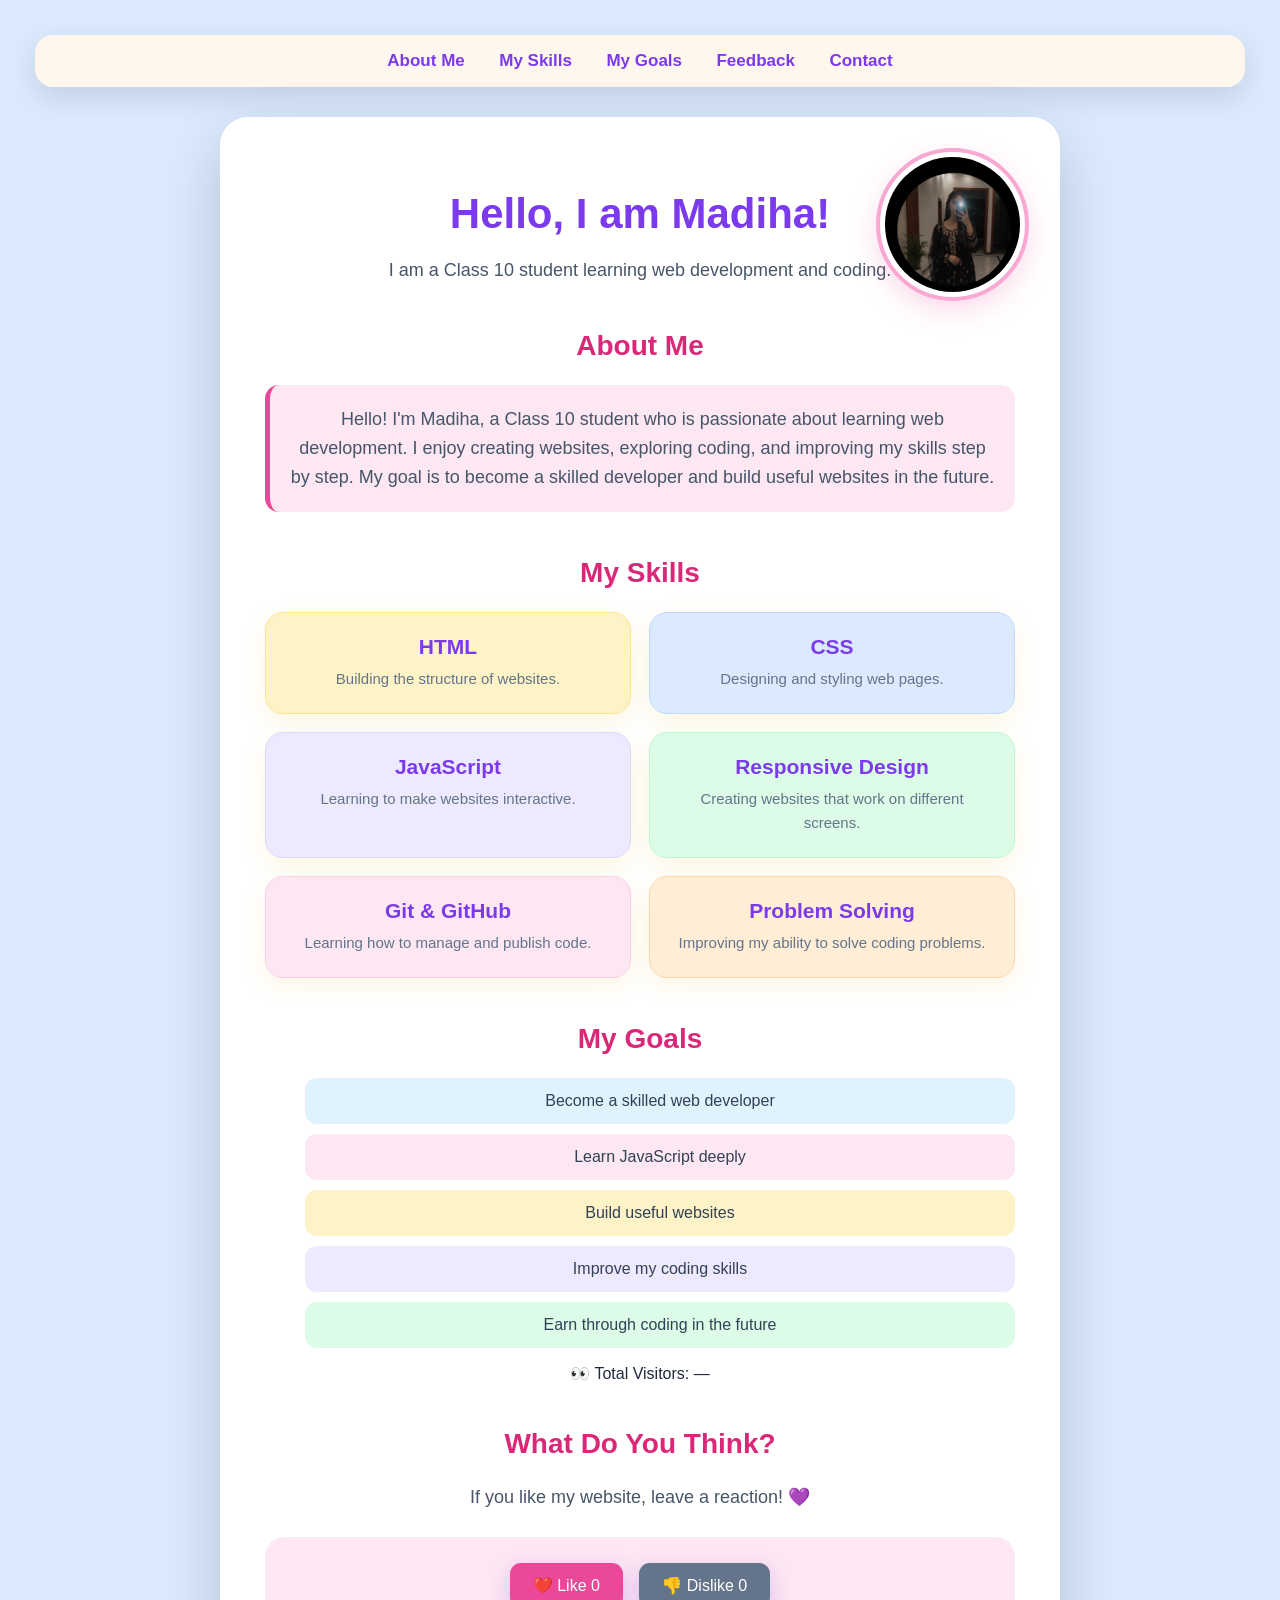
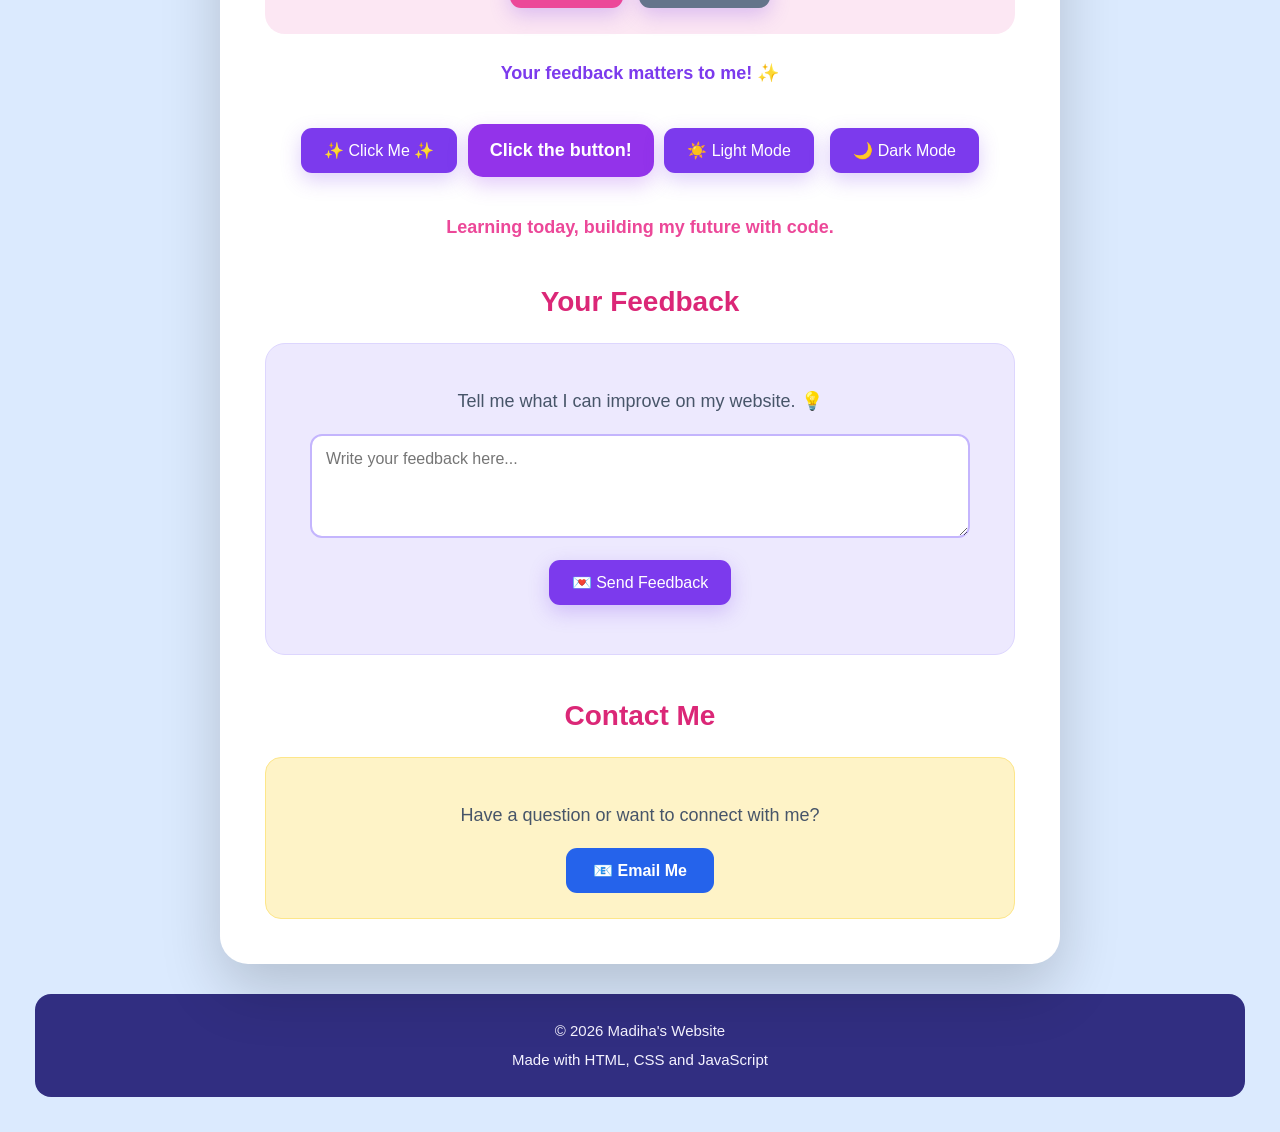
==== commit 64d3be58: "Update index.html" ====
--- a/index.html
+++ b/index.html
@@ -11,7 +11,6 @@
 
 <body>
 
-
     <!-- ===== NAVIGATION ===== -->
 
     <nav>
@@ -32,7 +31,6 @@
     <!-- ===== MAIN CARD ===== -->
 
     <div class="card">
-
 
         <h1>Hello, I am Madiha!</h1>
 
@@ -111,11 +109,17 @@
         </ul>
 
 
+        <!-- ===== VISITOR COUNTER ===== -->
+
+        <div class="visitor-counter">
+
+            👀 Total Visitors:
+            <span id="visitorCount">Loading...</span>
+
+        </div>
+
+
         <!-- ===== LIKE / DISLIKE ===== -->
-
-        <div class="visitor-counter">
-            👀 Total Visitors: <span id="visitorCount">Loading...</span>
-        </div>
 
         <h2>What Do You Think?</h2>
 
@@ -173,27 +177,34 @@
         </button>
 
         <p id="message">
+
             Click the button!
+
         </p>
 
 
         <!-- ===== LIGHT / DARK ===== -->
 
         <button onclick="lightMode()">
+
             ☀️ Light Mode
+
         </button>
 
         <button onclick="darkMode()">
+
             🌙 Dark Mode
+
         </button>
 
 
         <!-- ===== PROFILE PHOTO ===== -->
 
         <img
-            src="photo.jpg"
+            src="photo.jpg.png"
             alt="My Photo">
 
+
         <p class="profile-text">
 
             Learning today, building my future with code.
@@ -204,13 +215,17 @@
         <!-- ===== FEEDBACK ===== -->
 
         <h2 id="feedback">
+
             Your Feedback
+
         </h2>
 
         <div class="feedback-box">
 
             <p>
+
                 Tell me what I can improve on my website. 💡
+
             </p>
 
             <textarea
@@ -232,13 +247,17 @@
         <!-- ===== CONTACT ===== -->
 
         <h2 id="contact">
+
             Contact Me
+
         </h2>
 
         <div class="contact-box">
 
             <p>
+
                 Have a question or want to connect with me?
+
             </p>
 
             <a
@@ -258,10 +277,16 @@
 
     <footer>
 
-        <p>© 2026 Madiha's Website</p>
-
         <p>
+
+            © 2026 Madiha's Website
+
+        </p>
+
+        <p>
+
             Made with HTML, CSS and JavaScript
+
         </p>
 
     </footer>
@@ -304,6 +329,7 @@
                 "block";
 
             createConfetti();
+
         }
 
 
@@ -321,6 +347,7 @@
 
             document.getElementById("celebration").style.display =
                 "none";
+
         }
 
 
@@ -343,6 +370,7 @@
                     "scale(1)";
 
             }, 300);
+
         }
 
 
@@ -351,12 +379,14 @@
         function createConfetti() {
 
             let emojis = [
+
                 "🎉",
                 "✨",
                 "💜",
                 "💙",
                 "⭐",
                 "🎊"
+
             ];
 
             for (
@@ -411,6 +441,7 @@
                 }, 4000);
 
             }
+
         }
 
 
@@ -433,7 +464,9 @@
 
                 document.getElementById("feedbackText").value =
                     "";
+
             }
+
         }
 
 
@@ -460,12 +493,14 @@
         function createOpeningSparkles() {
 
             const sparkles = [
+
                 "✨",
                 "⭐",
                 "💫",
                 "💗",
                 "💛",
                 "💜"
+
             ];
 
             for (
@@ -517,6 +552,7 @@
                 }, 4500);
 
             }
+
         }
 
 
@@ -532,23 +568,27 @@
             "sb_publishable_9vDR8I_AxLzCZXSGpx6FeA_PQICTbda";
 
 
-        fetch(`${SUPABASE_URL}/rest/v1/rpc/increment_visitors`, {
-
-            method: "POST",
-
-            headers: {
-
-                "apikey":
-                    SUPABASE_PUBLISHABLE_KEY,
-
-                "Authorization":
-                    `Bearer ${SUPABASE_PUBLISHABLE_KEY}`,
-
-                "Content-Type":
-                    "application/json"
+        fetch(
+            `${SUPABASE_URL}/rest/v1/rpc/increment_visitors`,
+            {
+
+                method: "POST",
+
+                headers: {
+
+                    "apikey":
+                        SUPABASE_PUBLISHABLE_KEY,
+
+                    "Authorization":
+                        `Bearer ${SUPABASE_PUBLISHABLE_KEY}`,
+
+                    "Content-Type":
+                        "application/json"
+
+                }
+
             }
-
-        })
+        )
 
         .then(response => response.json())
 
@@ -566,6 +606,7 @@
 
         });
 
+
     </script>
 
 
